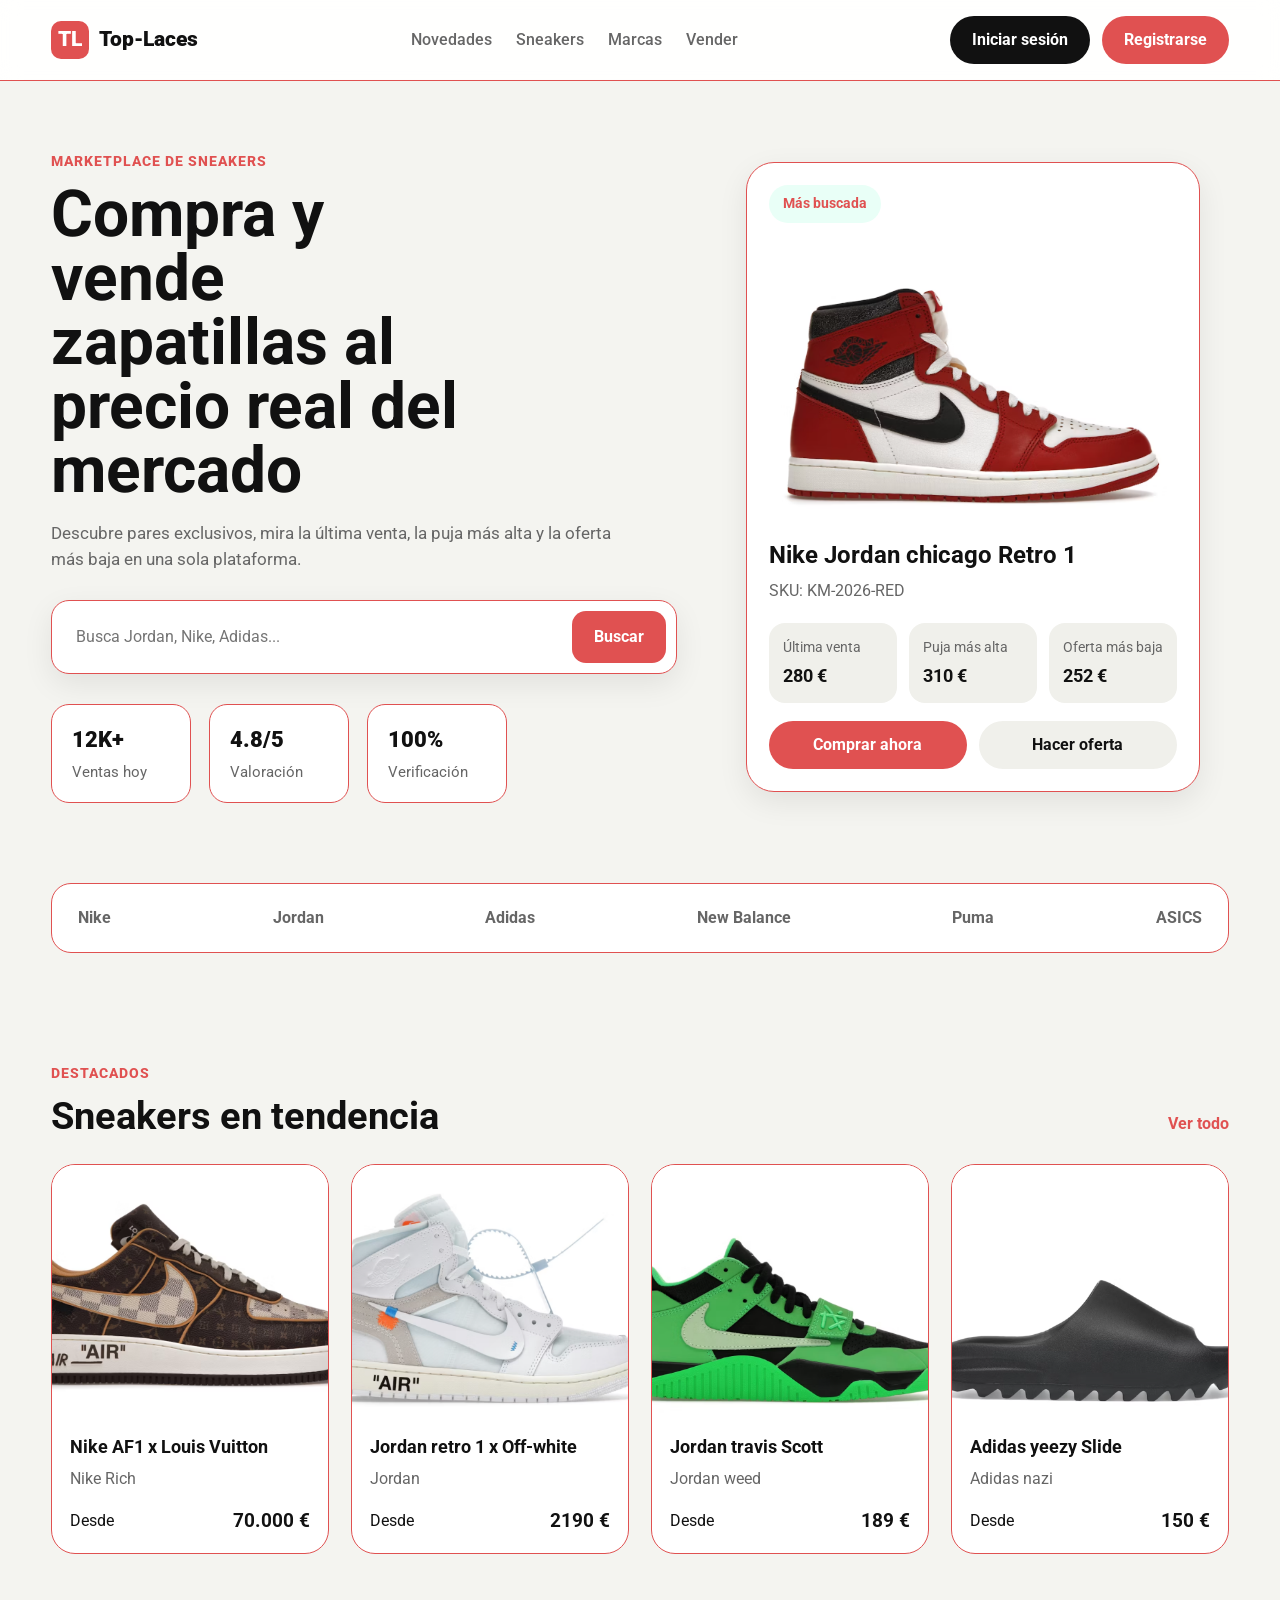
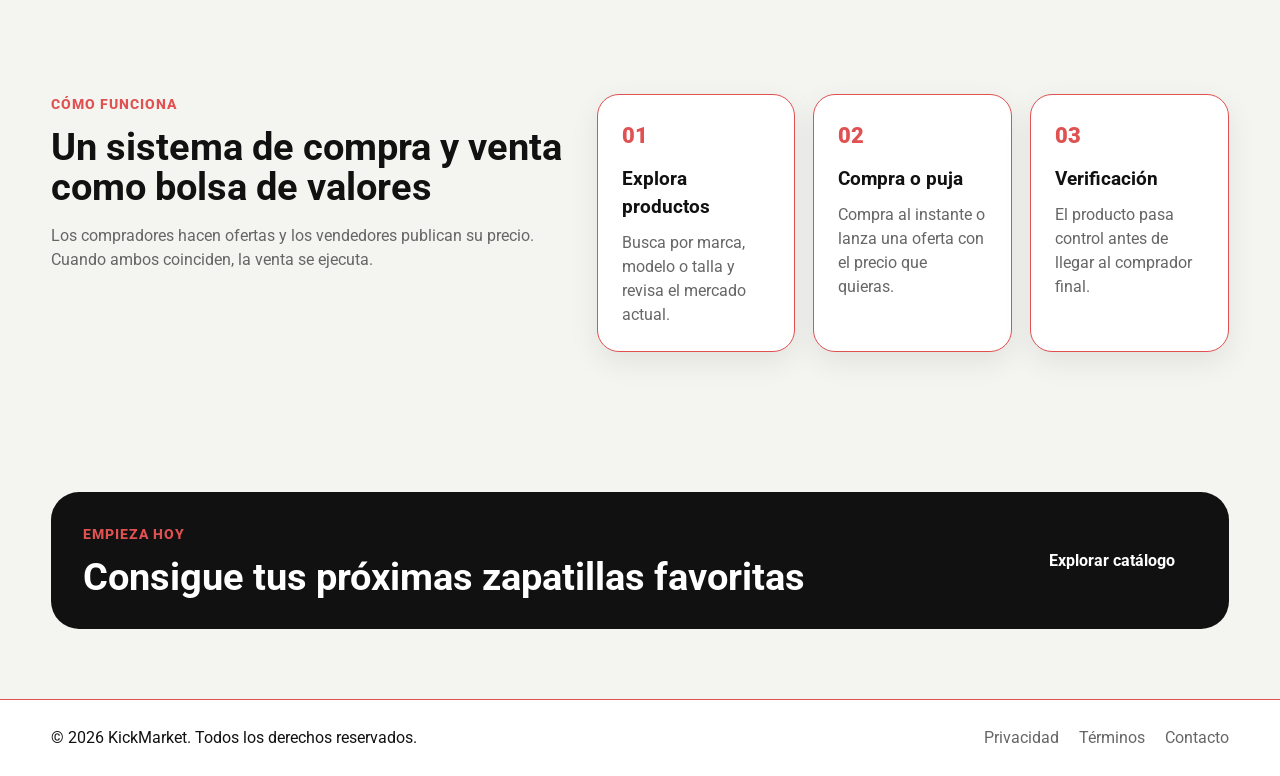
==== index.html @ 8fe0bd02 "Ajustes de página de inicio." ====
<!DOCTYPE html>
<html lang="es">
<head>
  <meta charset="UTF-8" />
  <meta name="viewport" content="width=device-width, initial-scale=1.0" />
  <title>KickMarket | Sneakers Marketplace</title>
  <link rel="preconnect" href="https://fonts.googleapis.com">
  <link rel="preconnect" href="https://fonts.gstatic.com" crossorigin>
  <link href="https://fonts.googleapis.com/css2?family=Roboto:wght@300;400;500;700;900&display=swap" rel="stylesheet">
  <link rel="stylesheet" href="./assets/css/styles.css" />
</head>
<body>

  <header class="topbar">
    <div class="container nav">
      <a href="#" class="logo">
        <span class="logo-box">TL</span>
        <span>Top-Laces</span>
      </a>

      <nav class="menu">
        <a href="#">Novedades</a>
        <a href="#">Sneakers</a>
        <a href="#">Marcas</a>
        <a href="#">Vender</a>
      </nav>

      <div class="nav-actions">
        <button class="btn btn-dark">Iniciar sesión</button>
        <button class="btn btn-green">Registrarse</button>
      </div>
    </div>
  </header>

  <main>
    <section class="hero">
      <div class="container hero-grid">
        <div class="hero-text">
          <p class="eyebrow">MARKETPLACE DE SNEAKERS</p>
          <h1>Compra y vende zapatillas al precio real del mercado</h1>
          <p class="hero-desc">
            Descubre pares exclusivos, mira la última venta, la puja más alta
            y la oferta más baja en una sola plataforma.
          </p>

          <div class="search-box">
            <input type="text" placeholder="Busca Jordan, Nike, Adidas..." />
            <button>Buscar</button>
          </div>

          <div class="hero-stats">
            <div class="stat">
              <span class="stat-number">12K+</span>
              <span class="stat-label">Ventas hoy</span>
            </div>
            <div class="stat">
              <span class="stat-number">4.8/5</span>
              <span class="stat-label">Valoración</span>
            </div>
            <div class="stat">
              <span class="stat-number">100%</span>
              <span class="stat-label">Verificación</span>
            </div>
          </div>
        </div>

        <div class="hero-card">
          <div class="shoe-card">
            <div class="badge">Más buscada</div>
            <img src="./assets/img/jordanChica.png" alt="Zapatilla destacada roja" />
            <h3>Nike Jordan chicago Retro 1</h3>
            <p class="sku">SKU: KM-2026-RED</p>

            <div class="market-grid">
              <div>
                <span>Última venta</span>
                <strong>280 €</strong>
              </div>
              <div>
                <span>Puja más alta</span>
                <strong>310 €</strong>
              </div>
              <div>
                <span>Oferta más baja</span>
                <strong>252 €</strong>
              </div>
            </div>

            <div class="card-actions">
              <button class="btn btn-green full">Comprar ahora</button>
              <button class="btn btn-light full">Hacer oferta</button>
            </div>
          </div>
        </div>
      </div>
    </section>

    <section class="brands">
      <div class="container brands-row">
        <span>Nike</span>
        <span>Jordan</span>
        <span>Adidas</span>
        <span>New Balance</span>
        <span>Puma</span>
        <span>ASICS</span>
      </div>
    </section>

    <section class="featured">
      <div class="container">
        <div class="section-head">
          <div>
            <p class="section-tag">DESTACADOS</p>
            <h2>Sneakers en tendencia</h2>
          </div>
          <a href="#" class="view-all">Ver todo</a>
        </div>

        <div class="product-grid">
          <article class="product-card">
            <img src="./assets/img/af1lv.png" alt="Sneaker blanca y roja" />
            <div class="product-info">
              <h3>Nike AF1 x Louis Vuitton</h3>
              <p>Nike Rich</p>
              <div class="price-row">
                <span>Desde</span>
                <strong>70.000 €</strong>
              </div>
            </div>
          </article>

          <article class="product-card">
            <img src="./assets/img/jordanOff.png" alt="Sneaker deportiva blanca" />
            <div class="product-info">
              <h3>Jordan retro 1 x Off-white</h3>
              <p>Jordan</p>
              <div class="price-row">
                <span>Desde</span>
                <strong>2190 €</strong>
              </div>
            </div>
          </article>

          <article class="product-card">
            <img src="./assets/img/jordantv.png" alt="Sneaker negra y blanca" />
            <div class="product-info">
              <h3>Jordan travis Scott</h3>
              <p>Jordan weed</p>
              <div class="price-row">
                <span>Desde</span>
                <strong>189 €</strong>
              </div>
            </div>
          </article>

          <article class="product-card">
            <img src="./assets/img/slideyeeze.png" alt="Sneaker amarilla llamativa" />
            <div class="product-info">
              <h3>Adidas yeezy Slide</h3>
              <p>Adidas nazi</p>
              <div class="price-row">
                <span>Desde</span>
                <strong>150 €</strong>
              </div>
            </div>
          </article>
        </div>
      </div>
    </section>

    <section class="market-info">
      <div class="container market-layout">
        <div class="info-text">
          <p class="section-tag">CÓMO FUNCIONA</p>
          <h2>Un sistema de compra y venta como bolsa de valores</h2>
          <p>
            Los compradores hacen ofertas y los vendedores publican su precio.
            Cuando ambos coinciden, la venta se ejecuta.
          </p>
        </div>

        <div class="steps">
          <div class="step-card">
            <span class="step-number">01</span>
            <h3>Explora productos</h3>
            <p>Busca por marca, modelo o talla y revisa el mercado actual.</p>
          </div>
          <div class="step-card">
            <span class="step-number">02</span>
            <h3>Compra o puja</h3>
            <p>Compra al instante o lanza una oferta con el precio que quieras.</p>
          </div>
          <div class="step-card">
            <span class="step-number">03</span>
            <h3>Verificación</h3>
            <p>El producto pasa control antes de llegar al comprador final.</p>
          </div>
        </div>
      </div>
    </section>

    <section class="cta">
      <div class="container cta-box">
        <div>
          <p class="section-tag">EMPIEZA HOY</p>
          <h2>Consigue tus próximas zapatillas favoritas</h2>
        </div>
        <button class="btn btn-dark">Explorar catálogo</button>
      </div>
    </section>
  </main>

  <footer class="footer">
    <div class="container footer-row">
      <p>© 2026 KickMarket. Todos los derechos reservados.</p>
      <div class="footer-links">
        <a href="#">Privacidad</a>
        <a href="#">Términos</a>
        <a href="#">Contacto</a>
      </div>
    </div>
  </footer>

</body>
</html>
---- assets/css/styles.css ----
* {
  margin: 0;
  padding: 0;
  box-sizing: border-box;
}

:root {
  --bg: #f4f4f0;
  --surface: #ffffff;
  --surface-2: #f0f0eb;
  --text: #111111;
  --muted: #666666;
  --border: #e05151;
  --green: #e05151;
  --green-dark: #e05151;
  --black: #111111;
  --white: #ffffff;
  --shadow: 0 10px 30px rgba(0, 0, 0, 0.08);
}

body {
  font-family: 'Roboto', sans-serif;
  background-color: var(--bg);
  color: var(--text);
  line-height: 1.5;
}

img {
  width: 100%;
  display: block;
  border-radius: 18px;
}

a {
  text-decoration: none;
  color: inherit;
}

button,
input {
  font: inherit;
}

.container {
  width: min(1200px, 92%);
  margin: 0 auto;
}

.topbar {
  background: rgba(255, 255, 255, 0.92);
  border-bottom: 1px solid var(--border);
  position: sticky;
  top: 0;
  z-index: 1000;
  backdrop-filter: blur(10px);
}

.nav {
  min-height: 80px;
  display: flex;
  align-items: center;
  justify-content: space-between;
  gap: 20px;
}

.logo {
  display: flex;
  align-items: center;
  gap: 10px;
  font-size: 1.3rem;
  font-weight: 900;
}

.logo-box {
  width: 38px;
  height: 38px;
  border-radius: 10px;
  display: grid;
  place-items: center;
  background: var(--green);
  color: var(--white);
  font-weight: 900;
}

.menu {
  display: flex;
  gap: 24px;
  font-weight: 500;
  color: var(--muted);
}

.menu a:hover {
  color: var(--text);
}

.nav-actions {
  display: flex;
  gap: 12px;
}

.btn {
  border: none;
  border-radius: 999px;
  padding: 12px 22px;
  cursor: pointer;
  font-weight: 700;
  transition: 0.25s ease;
}

.btn:hover {
  transform: translateY(-2px);
}

.btn-dark {
  background: var(--black);
  color: var(--white);
}

.btn-green {
  background: var(--green);
  color: var(--white);
}

.btn-green:hover {
  background: var(--green-dark);
}

.btn-light {
  background: var(--surface-2);
  color: var(--text);
}

.full {
  width: 100%;
}

.hero {
  padding: 70px 0;
}

.hero-grid {
  display: grid;
  grid-template-columns: 1.1fr 0.9fr;
  align-items: center;
  gap: 40px;
}

.eyebrow,
.section-tag {
  color: var(--green);
  font-weight: 800;
  letter-spacing: 1px;
  font-size: 0.85rem;
  margin-bottom: 12px;
}

.hero-text h1 {
  font-size: clamp(2.4rem, 5vw, 4.8rem);
  line-height: 1;
  margin-bottom: 18px;
  max-width: 11ch;
}

.hero-desc {
  font-size: 1.05rem;
  color: var(--muted);
  max-width: 58ch;
  margin-bottom: 28px;
}

.search-box {
  background: var(--surface);
  border: 1px solid var(--border);
  border-radius: 18px;
  padding: 10px;
  display: flex;
  gap: 10px;
  box-shadow: var(--shadow);
  margin-bottom: 30px;
}

.search-box input {
  border: none;
  outline: none;
  flex: 1;
  padding: 12px 14px;
  background: transparent;
}

.search-box button {
  border: none;
  background: var(--green);
  color: var(--white);
  padding: 14px 22px;
  border-radius: 14px;
  font-weight: 700;
  cursor: pointer;
}

.hero-stats {
  display: flex;
  gap: 18px;
  flex-wrap: wrap;
}

.stat {
  background: var(--surface);
  border: 1px solid var(--border);
  border-radius: 18px;
  padding: 18px 20px;
  min-width: 140px;
}

.stat-number {
  display: block;
  font-size: 1.4rem;
  font-weight: 900;
  margin-bottom: 4px;
}

.stat-label {
  color: var(--muted);
  font-size: 0.95rem;
}

.hero-card {
  display: flex;
  justify-content: center;
}

.shoe-card {
  background: var(--surface);
  border: 1px solid var(--border);
  border-radius: 28px;
  padding: 22px;
  box-shadow: var(--shadow);
  max-width: 480px;
}

.badge {
  display: inline-block;
  background: #e9fff7;
  color: var(--green-dark);
  font-weight: 700;
  padding: 8px 14px;
  border-radius: 999px;
  margin-bottom: 16px;
  font-size: 0.9rem;
}

.shoe-card img {
  height: 280px;
  object-fit: cover;
  margin-bottom: 18px;
}

.shoe-card h3 {
  font-size: 1.5rem;
  margin-bottom: 6px;
}

.sku {
  color: var(--muted);
  margin-bottom: 20px;
}

.market-grid {
  display: grid;
  grid-template-columns: repeat(3, 1fr);
  gap: 12px;
  margin-bottom: 18px;
}

.market-grid div {
  background: var(--surface-2);
  border-radius: 16px;
  padding: 14px;
}

.market-grid span {
  display: block;
  font-size: 0.85rem;
  color: var(--muted);
  margin-bottom: 6px;
}

.market-grid strong {
  font-size: 1.1rem;
}

.card-actions {
  display: grid;
  grid-template-columns: 1fr 1fr;
  gap: 12px;
}

.brands {
  padding: 10px 0 40px;
}

.brands-row {
  display: flex;
  justify-content: space-between;
  gap: 15px;
  flex-wrap: wrap;
  background: var(--surface);
  border: 1px solid var(--border);
  border-radius: 20px;
  padding: 22px 26px;
  font-weight: 700;
  color: var(--muted);
}

.featured,
.market-info,
.cta {
  padding: 70px 0;
}

.section-head {
  display: flex;
  justify-content: space-between;
  align-items: end;
  gap: 20px;
  margin-bottom: 28px;
}

.section-head h2,
.market-layout h2,
.cta-box h2 {
  font-size: clamp(1.9rem, 3vw, 3rem);
  line-height: 1.05;
}

.view-all {
  font-weight: 700;
  color: var(--green-dark);
}

.product-grid {
  display: grid;
  grid-template-columns: repeat(4, 1fr);
  gap: 22px;
}

.product-card {
  background: var(--surface);
  border: 1px solid var(--border);
  border-radius: 24px;
  overflow: hidden;
  transition: 0.25s ease;
}

.product-card:hover {
  transform: translateY(-6px);
  box-shadow: var(--shadow);
}

.product-card img {
  height: 250px;
  object-fit: cover;
  border-radius: 0;
}

.product-info {
  padding: 18px;
}

.product-info h3 {
  font-size: 1.15rem;
  margin-bottom: 6px;
}

.product-info p {
  color: var(--muted);
  margin-bottom: 16px;
}

.price-row {
  display: flex;
  justify-content: space-between;
  align-items: center;
}

.price-row strong {
  font-size: 1.2rem;
}

.market-layout {
  display: grid;
  grid-template-columns: 0.9fr 1.1fr;
  gap: 28px;
  align-items: start;
}

.info-text p:last-child {
  color: var(--muted);
  margin-top: 16px;
  max-width: 55ch;
}

.steps {
  display: grid;
  grid-template-columns: repeat(3, 1fr);
  gap: 18px;
}

.step-card {
  background: var(--surface);
  border: 1px solid var(--border);
  border-radius: 22px;
  padding: 24px;
  box-shadow: var(--shadow);
}

.step-number {
  display: inline-block;
  margin-bottom: 12px;
  color: var(--green);
  font-weight: 900;
  font-size: 1.4rem;
}

.step-card h3 {
  margin-bottom: 10px;
}

.step-card p {
  color: var(--muted);
}

.cta-box {
  background: var(--black);
  color: var(--white);
  border-radius: 28px;
  padding: 32px;
  display: flex;
  justify-content: space-between;
  align-items: center;
  gap: 20px;
}

.footer {
  background: var(--surface);
  border-top: 1px solid var(--border);
  padding: 26px 0;
}

.footer-row {
  display: flex;
  justify-content: space-between;
  align-items: center;
  gap: 20px;
  flex-wrap: wrap;
}

.footer-links {
  display: flex;
  gap: 20px;
  color: var(--muted);
}

@media (max-width: 1100px) {
  .product-grid {
    grid-template-columns: repeat(2, 1fr);
  }

  .hero-grid,
  .market-layout {
    grid-template-columns: 1fr;
  }

  .steps {
    grid-template-columns: 1fr;
  }
}

@media (max-width: 820px) {
  .menu {
    display: none;
  }

  .nav {
    flex-wrap: wrap;
    padding: 14px 0;
  }

  .nav-actions {
    width: 100%;
  }

  .nav-actions .btn {
    flex: 1;
  }

  .market-grid {
    grid-template-columns: 1fr;
  }

  .card-actions {
    grid-template-columns: 1fr;
  }

  .cta-box {
    flex-direction: column;
    align-items: flex-start;
  }
}

@media (max-width: 640px) {
  .hero {
    padding: 40px 0;
  }

  .search-box {
    flex-direction: column;
  }

  .product-grid {
    grid-template-columns: 1fr;
  }

  .brands-row {
    justify-content: center;
  }

  .hero-text h1 {
    max-width: 100%;
  }

  .section-head {
    flex-direction: column;
    align-items: flex-start;
  }
}
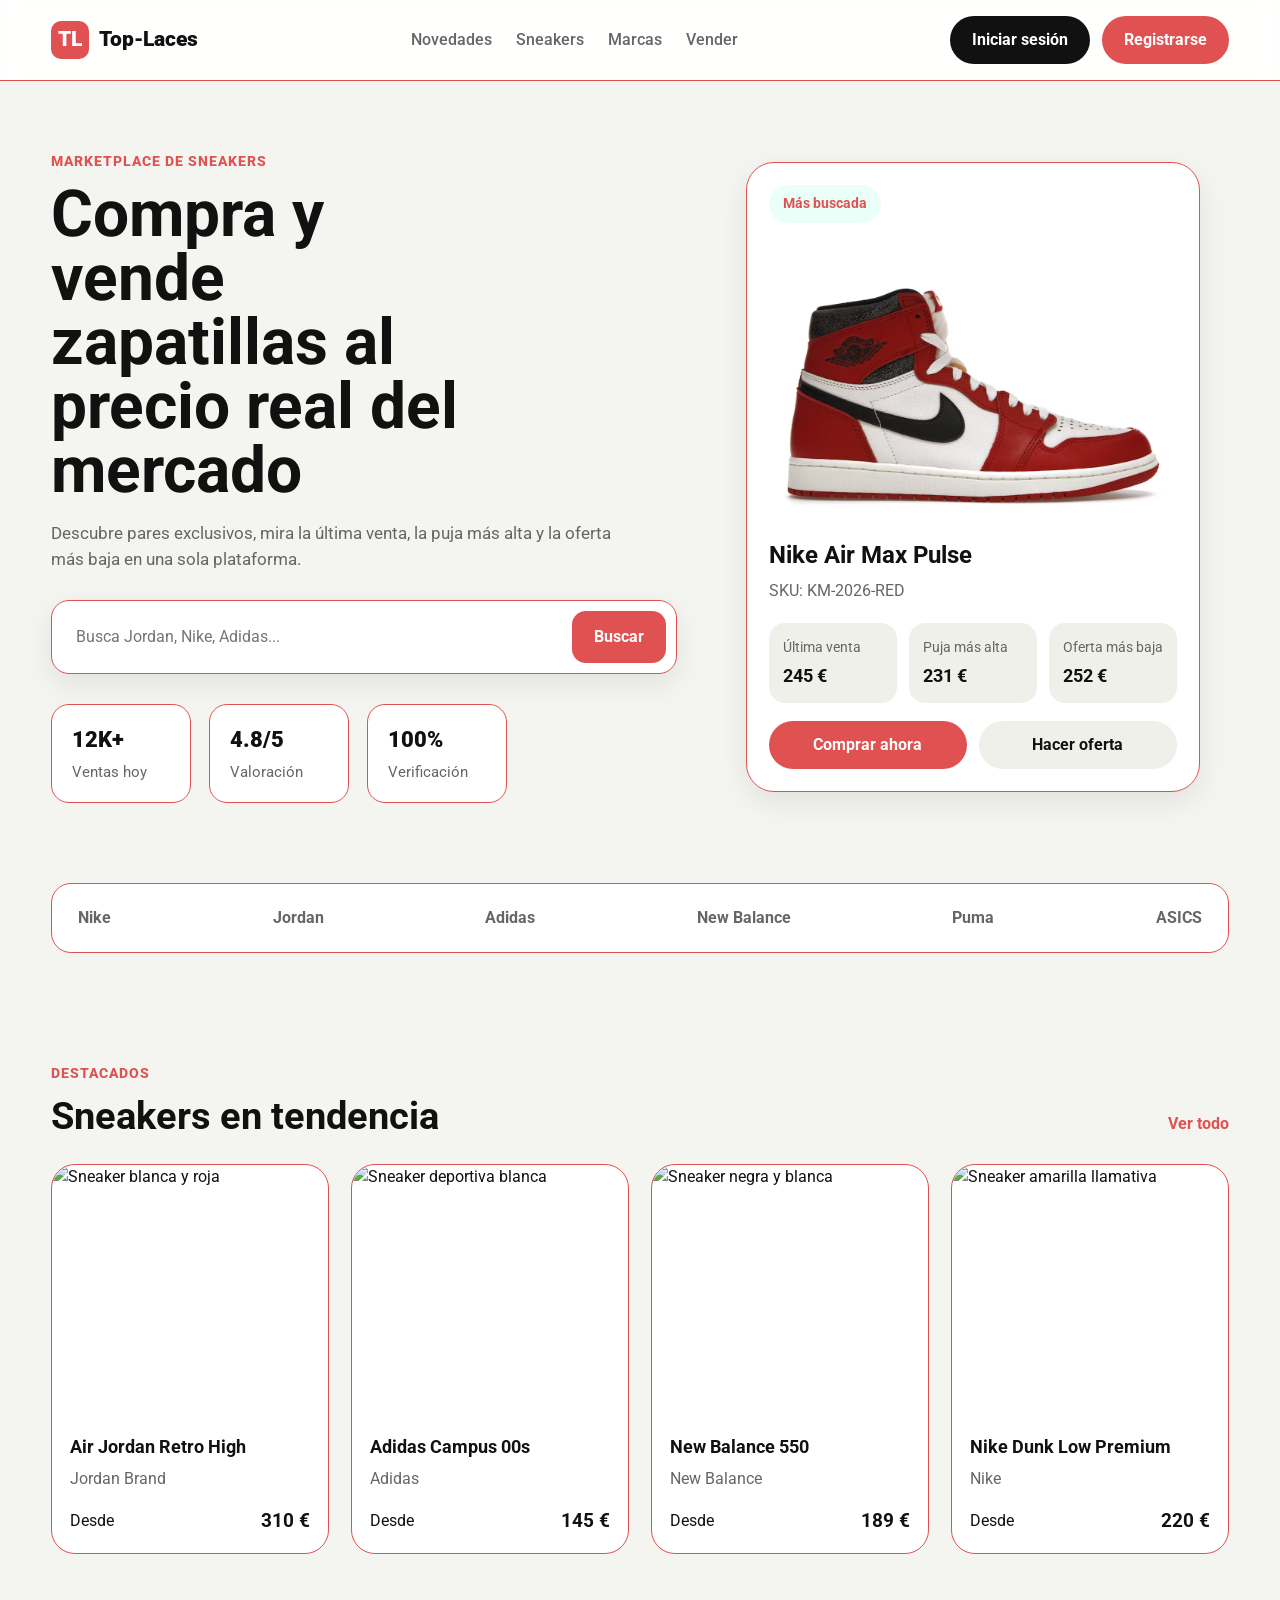
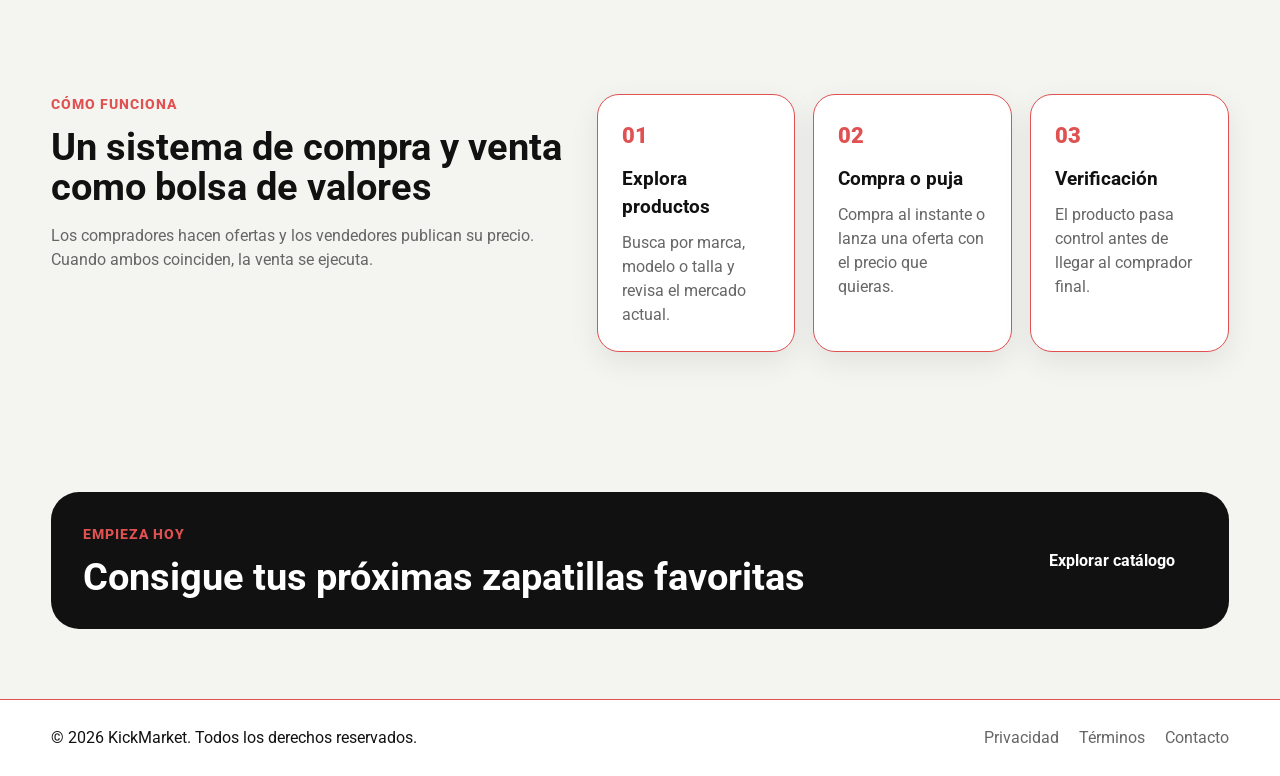
==== commit 52c98fa8: "Merge branch 'main' of https://github.com/JohansemscV2/TopLaces-Evaluativa7-" ====
--- a/index.html
+++ b/index.html
@@ -68,17 +68,17 @@
           <div class="shoe-card">
             <div class="badge">Más buscada</div>
             <img src="./assets/img/jordanChica.png" alt="Zapatilla destacada roja" />
-            <h3>Nike Jordan chicago Retro 1</h3>
+            <h3>Nike Air Max Pulse</h3>
             <p class="sku">SKU: KM-2026-RED</p>
 
             <div class="market-grid">
               <div>
                 <span>Última venta</span>
-                <strong>280 €</strong>
+                <strong>245 €</strong>
               </div>
               <div>
                 <span>Puja más alta</span>
-                <strong>310 €</strong>
+                <strong>231 €</strong>
               </div>
               <div>
                 <span>Oferta más baja</span>
@@ -118,34 +118,34 @@
 
         <div class="product-grid">
           <article class="product-card">
-            <img src="./assets/img/af1lv.png" alt="Sneaker blanca y roja" />
-            <div class="product-info">
-              <h3>Nike AF1 x Louis Vuitton</h3>
-              <p>Nike Rich</p>
-              <div class="price-row">
-                <span>Desde</span>
-                <strong>70.000 €</strong>
-              </div>
-            </div>
-          </article>
-
-          <article class="product-card">
-            <img src="./assets/img/jordanOff.png" alt="Sneaker deportiva blanca" />
-            <div class="product-info">
-              <h3>Jordan retro 1 x Off-white</h3>
-              <p>Jordan</p>
-              <div class="price-row">
-                <span>Desde</span>
-                <strong>2190 €</strong>
-              </div>
-            </div>
-          </article>
-
-          <article class="product-card">
-            <img src="./assets/img/jordantv.png" alt="Sneaker negra y blanca" />
-            <div class="product-info">
-              <h3>Jordan travis Scott</h3>
-              <p>Jordan weed</p>
+            <img src="https://images.unsplash.com/photo-1600185365483-26d7a4cc7519?auto=format&fit=crop&w=800&q=80" alt="Sneaker blanca y roja" />
+            <div class="product-info">
+              <h3>Air Jordan Retro High</h3>
+              <p>Jordan Brand</p>
+              <div class="price-row">
+                <span>Desde</span>
+                <strong>310 €</strong>
+              </div>
+            </div>
+          </article>
+
+          <article class="product-card">
+            <img src="https://images.unsplash.com/photo-1543508282-6319a3e2621f?auto=format&fit=crop&w=800&q=80" alt="Sneaker deportiva blanca" />
+            <div class="product-info">
+              <h3>Adidas Campus 00s</h3>
+              <p>Adidas</p>
+              <div class="price-row">
+                <span>Desde</span>
+                <strong>145 €</strong>
+              </div>
+            </div>
+          </article>
+
+          <article class="product-card">
+            <img src="https://images.unsplash.com/photo-1514989940723-e8e51635b782?auto=format&fit=crop&w=800&q=80" alt="Sneaker negra y blanca" />
+            <div class="product-info">
+              <h3>New Balance 550</h3>
+              <p>New Balance</p>
               <div class="price-row">
                 <span>Desde</span>
                 <strong>189 €</strong>
@@ -154,13 +154,13 @@
           </article>
 
           <article class="product-card">
-            <img src="./assets/img/slideyeeze.png" alt="Sneaker amarilla llamativa" />
-            <div class="product-info">
-              <h3>Adidas yeezy Slide</h3>
-              <p>Adidas nazi</p>
-              <div class="price-row">
-                <span>Desde</span>
-                <strong>150 €</strong>
+            <img src="https://images.unsplash.com/photo-1460353581641-37baddab0fa2?auto=format&fit=crop&w=800&q=80" alt="Sneaker amarilla llamativa" />
+            <div class="product-info">
+              <h3>Nike Dunk Low Premium</h3>
+              <p>Nike</p>
+              <div class="price-row">
+                <span>Desde</span>
+                <strong>220 €</strong>
               </div>
             </div>
           </article>
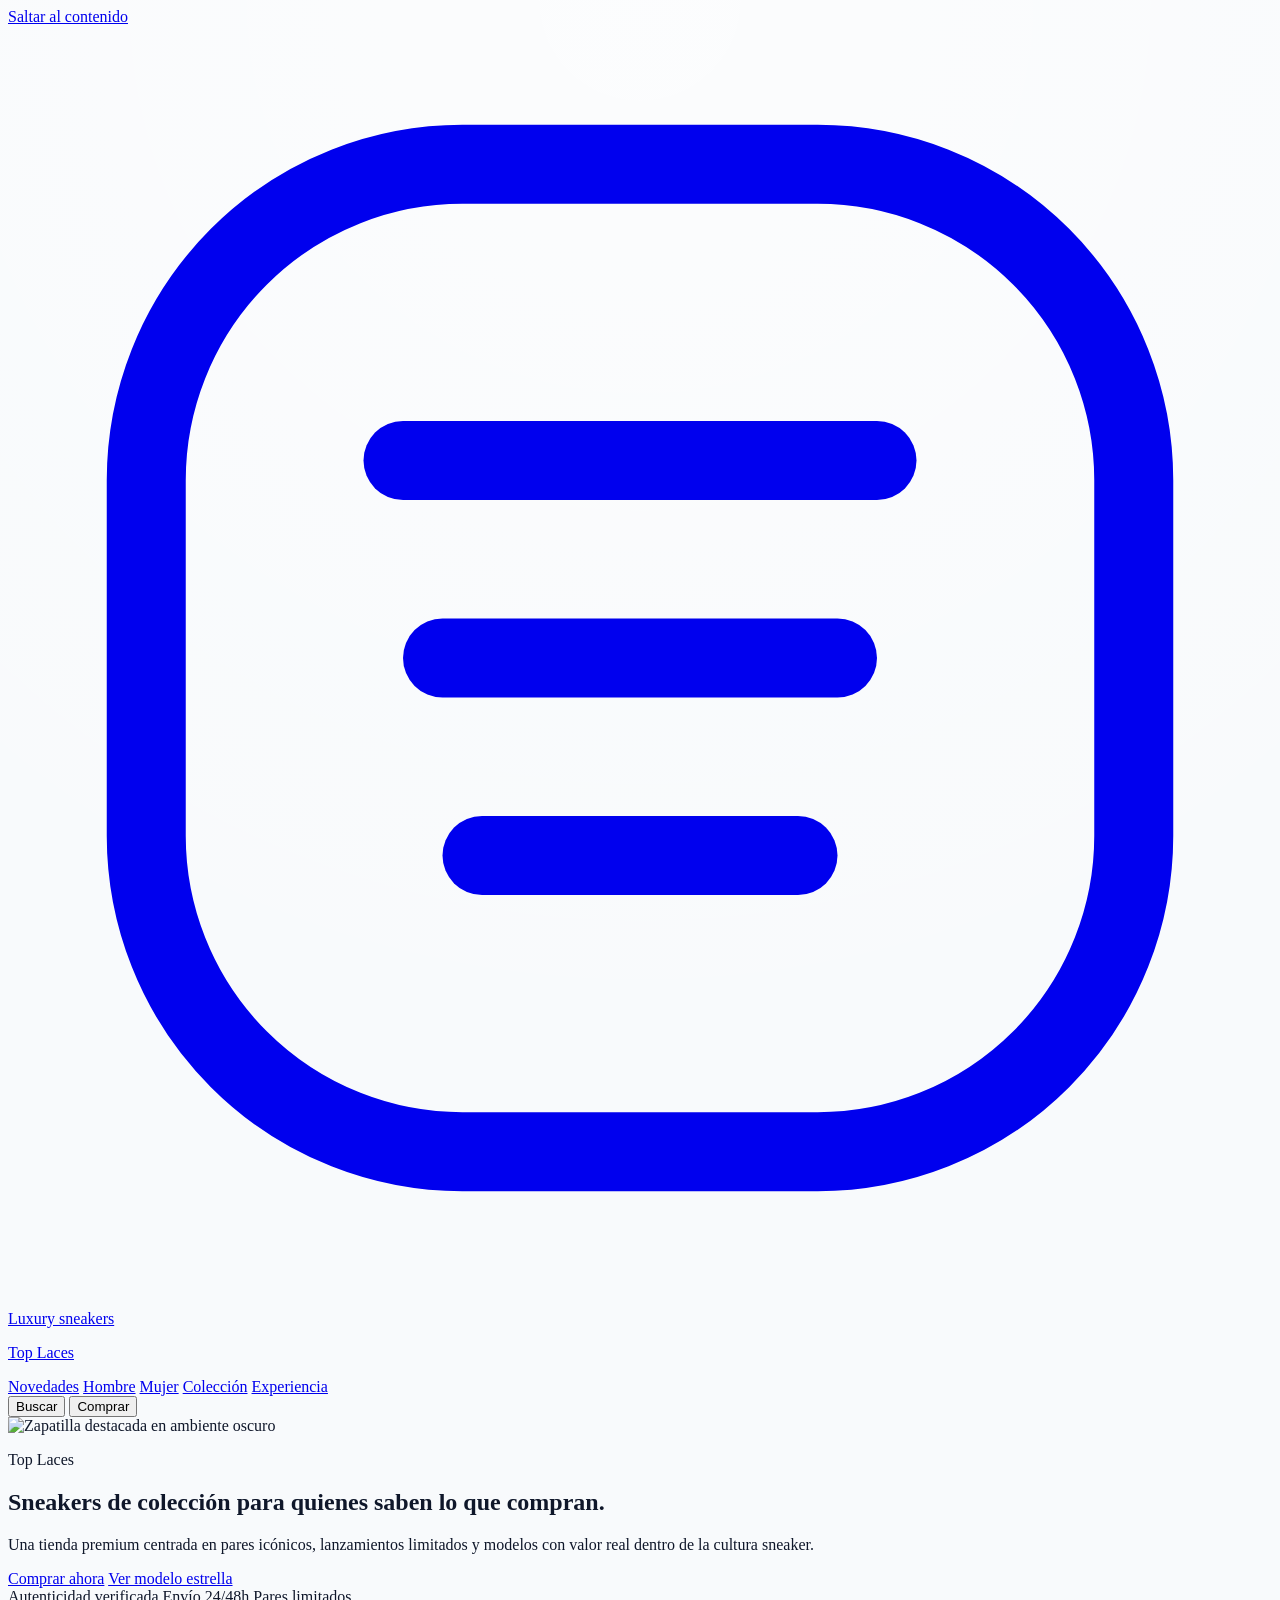
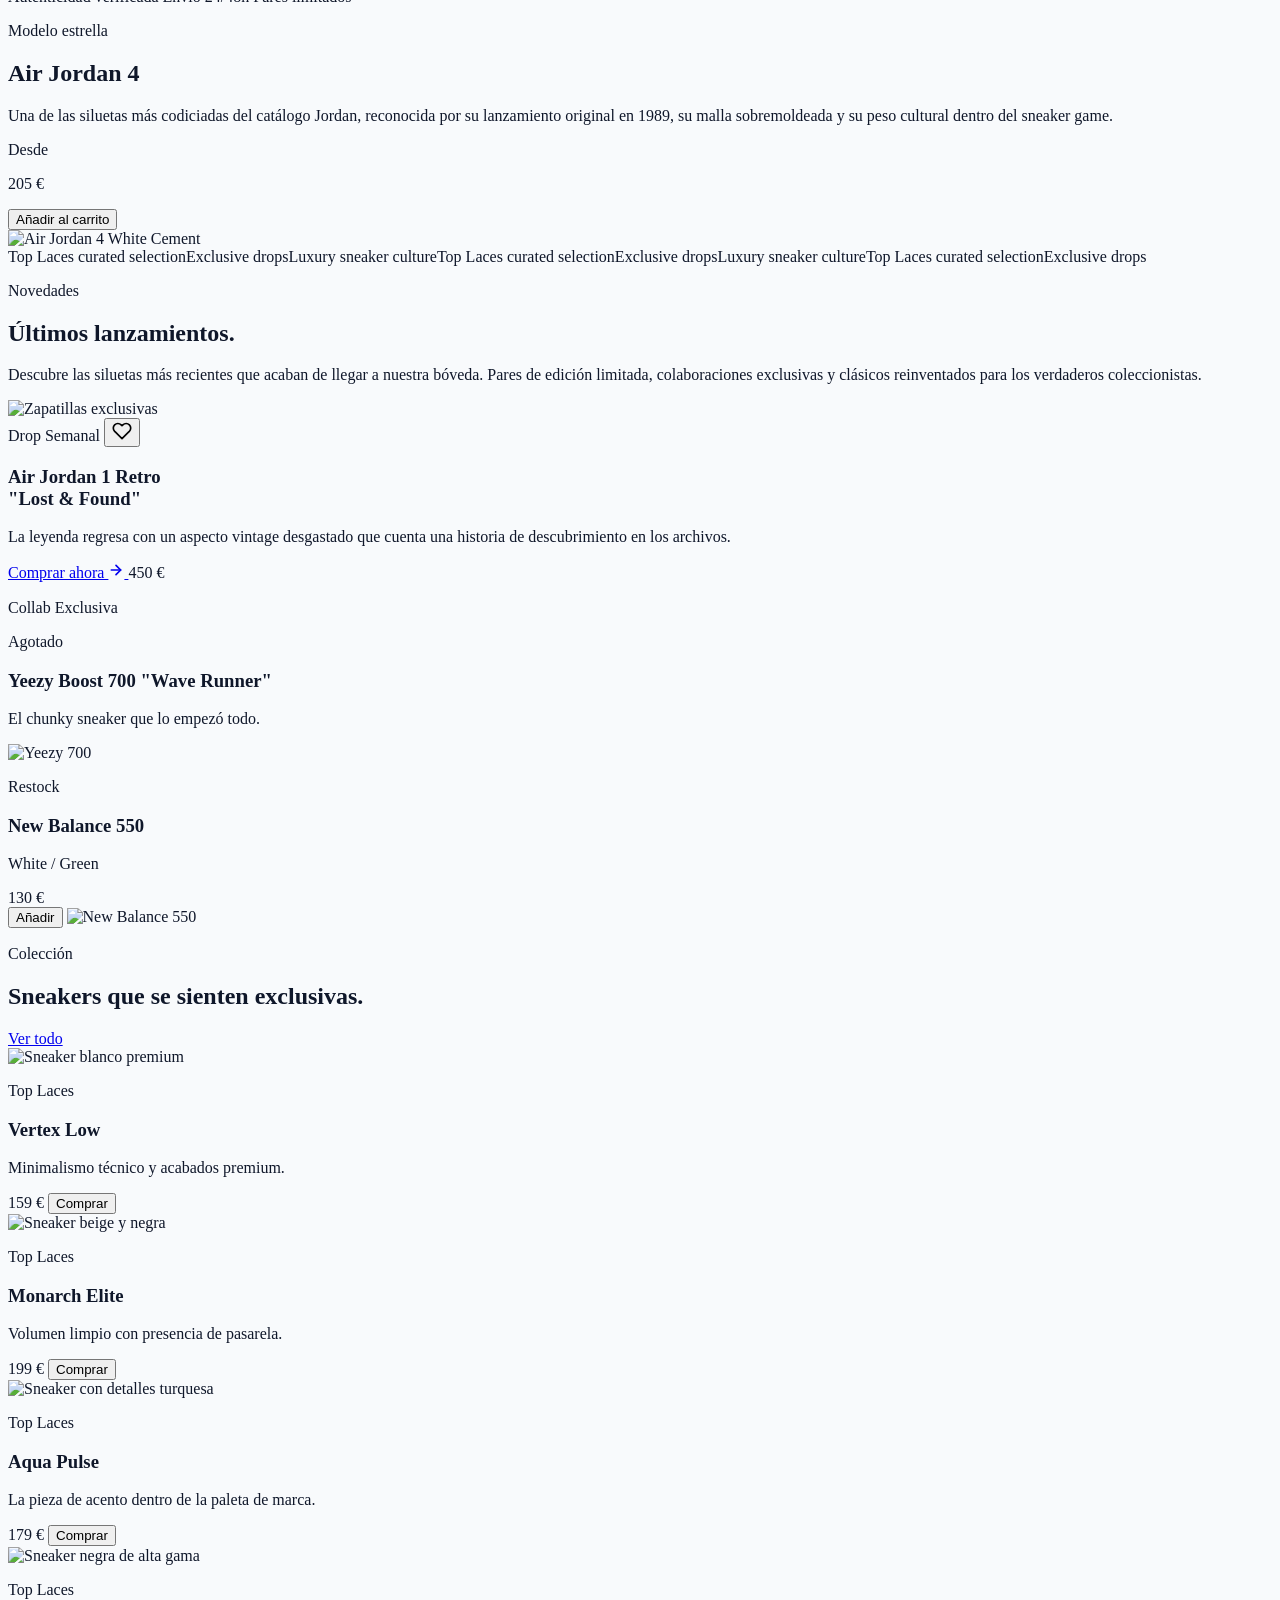
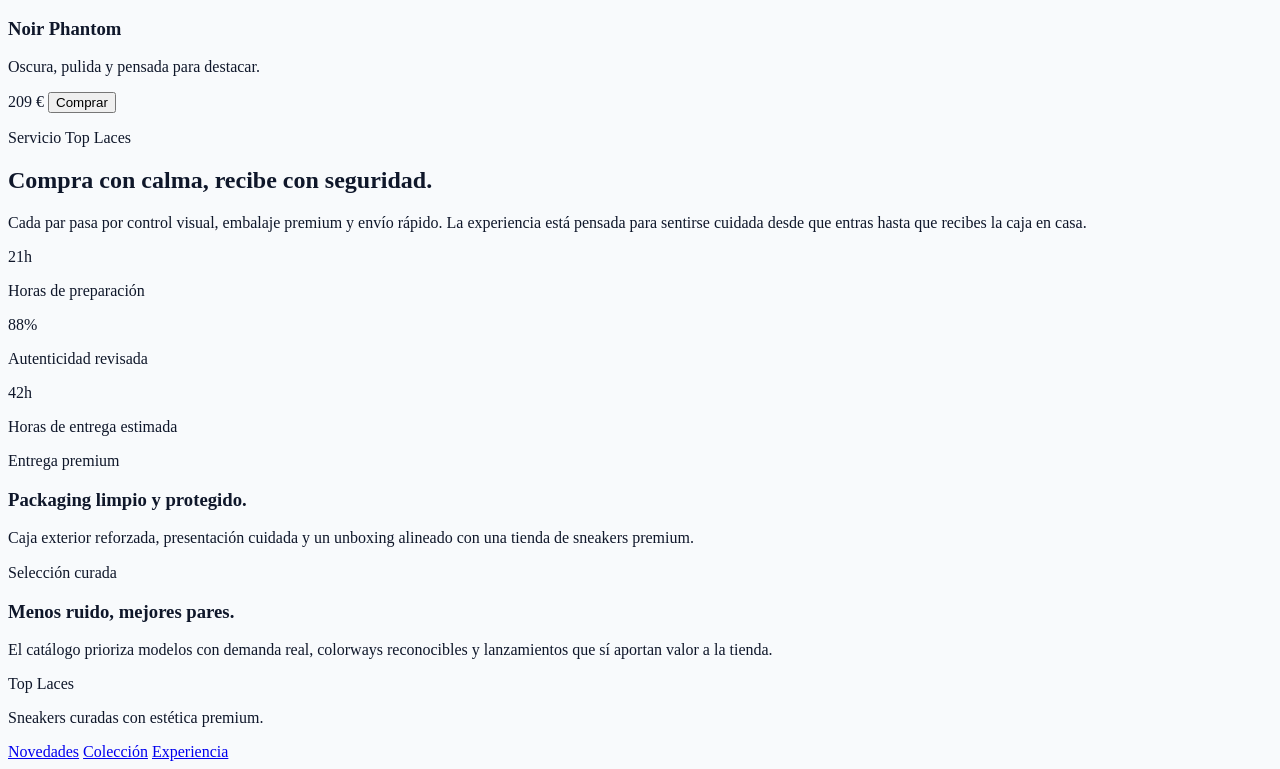
==== commit d0523b3d: "refactor: modernize index.html layout and styling with Tailwind CSS and custom design system" ====
--- a/index.html
+++ b/index.html
@@ -1,225 +1,583 @@
 <!DOCTYPE html>
-<html lang="es">
+<html lang="es" data-theme="light">
+
 <head>
   <meta charset="UTF-8" />
   <meta name="viewport" content="width=device-width, initial-scale=1.0" />
-  <title>KickMarket | Sneakers Marketplace</title>
+  <title>Top Laces - Sneakers de lujo</title>
+  <script src="https://cdn.tailwindcss.com"></script>
   <link rel="preconnect" href="https://fonts.googleapis.com">
   <link rel="preconnect" href="https://fonts.gstatic.com" crossorigin>
-  <link href="https://fonts.googleapis.com/css2?family=Roboto:wght@300;400;500;700;900&display=swap" rel="stylesheet">
-  <link rel="stylesheet" href="./assets/css/styles.css" />
+  <link
+    href="https://fonts.googleapis.com/css2?family=Manrope:wght@400;500;600;700;800&family=Cormorant+Garamond:wght@600;700&display=swap"
+    rel="stylesheet">
+  <script>
+    tailwind.config = {
+      theme: {
+        extend: {
+          colors: {
+            dark: '#0F172A',
+            accent: '#3B82F6',
+            muted: '#E2E8F0',
+            surface: '#F8FAFC',
+            paper: '#FFFFFF'
+          },
+          fontFamily: {
+            sans: ['Manrope', 'sans-serif'],
+            display: ['Cormorant Garamond', 'serif']
+          },
+          boxShadow: {
+            soft: '0 20px 60px rgba(15, 23, 42,0.12)',
+            luxe: '0 30px 90px rgba(15, 23, 42,0.18)'
+          },
+          letterSpacing: {
+            luxe: '0.18em'
+          }
+        }
+      }
+    }
+  </script>
+  <style>
+    :root {
+      --dark: #0F172A;
+      --accent: #3B82F6;
+      --muted: #E2E8F0;
+      --surface: #F8FAFC;
+      --paper: #FFFFFF;
+      --radius-soft: 2rem;
+      --radius-xl: 2.75rem;
+      --shadow-custom: 0 16px 40px rgba(15, 23, 42, 0.08);
+      --shadow-hover: 0 24px 60px rgba(15, 23, 42, 0.14);
+      --ease: cubic-bezier(0.22, 1, 0.36, 1);
+    }
+
+    html {
+      scroll-behavior: smooth;
+    }
+
+    body {
+      background: radial-gradient(circle at top, rgba(255, 255, 255, 0.55), transparent 28%), var(--surface);
+      color: var(--dark);
+    }
+
+    .glass {
+      backdrop-filter: blur(18px);
+      background: rgba(255, 255, 255, 0.7);
+    }
+
+    .soft-card {
+      border-radius: var(--radius-soft);
+      transition: transform 700ms var(--ease), box-shadow 700ms var(--ease), border-color 400ms ease, background-color 400ms ease;
+      will-change: transform;
+    }
+
+    .soft-card:hover {
+      transform: translateY(-8px);
+      box-shadow: var(--shadow-hover);
+    }
+
+    .marquee-track {
+      animation: marquee 24s linear infinite;
+    }
+
+    .fade-up {
+      opacity: 0;
+      transform: translateY(26px);
+      transition: opacity 800ms var(--ease), transform 800ms var(--ease);
+    }
+
+    .fade-up.in-view {
+      opacity: 1;
+      transform: translateY(0);
+    }
+
+    .tilt-card {
+      transform-style: preserve-3d;
+      transition: transform 220ms ease-out, box-shadow 500ms var(--ease);
+    }
+
+    .magnetic {
+      transition: transform 280ms var(--ease), background-color 280ms ease, color 280ms ease;
+    }
+
+    .nav-scrolled {
+      background: rgba(245, 241, 227, 0.78);
+      box-shadow: 0 10px 30px rgba(15, 23, 42, 0.06);
+      border-color: rgba(15, 23, 42, 0.08);
+    }
+
+    @keyframes marquee {
+      from {
+        transform: translateX(0);
+      }
+
+      to {
+        transform: translateX(-50%);
+      }
+    }
+
+    @media (prefers-reduced-motion: reduce) {
+
+      .marquee-track,
+      .fade-up,
+      .soft-card,
+      .tilt-card,
+      .magnetic {
+        animation: none !important;
+        transition: none !important;
+        transform: none !important;
+      }
+    }
+  </style>
 </head>
-<body>
-
-  <header class="topbar">
-    <div class="container nav">
-      <a href="#" class="logo">
-        <span class="logo-box">TL</span>
-        <span>Top-Laces</span>
-      </a>
-
-      <nav class="menu">
-        <a href="#">Novedades</a>
-        <a href="#">Sneakers</a>
-        <a href="#">Marcas</a>
-        <a href="#">Vender</a>
-      </nav>
-
-      <div class="nav-actions">
-        <button class="btn btn-dark">Iniciar sesión</button>
-        <button class="btn btn-green">Registrarse</button>
+
+<body class="font-sans antialiased">
+  <a href="#contenido"
+    class="sr-only focus:not-sr-only focus:fixed focus:left-4 focus:top-4 focus:z-50 focus:rounded-full focus:bg-dark focus:px-4 focus:py-2 focus:text-paper">Saltar
+    al contenido</a>
+
+  <header id="site-header"
+    class="sticky top-0 z-40 border-b border-dark/10 bg-surface/82 backdrop-blur-xl transition-all duration-500">
+    <div class="mx-auto flex max-w-7xl items-center justify-between px-4 py-3 md:px-8">
+      <div class="flex items-center gap-10">
+        <a href="#" class="flex items-center gap-3" aria-label="Top Laces inicio">
+          <svg viewBox="0 0 64 64" class="h-10 w-10 text-dark" fill="none" xmlns="http://www.w3.org/2000/svg"
+            aria-hidden="true">
+            <rect x="7" y="7" width="50" height="50" rx="16" stroke="currentColor" stroke-width="4" />
+            <path d="M20 22H44" stroke="currentColor" stroke-width="4" stroke-linecap="round" />
+            <path d="M22 32H42" stroke="currentColor" stroke-width="4" stroke-linecap="round" />
+            <path d="M24 42H40" stroke="currentColor" stroke-width="4" stroke-linecap="round" />
+          </svg>
+          <div>
+            <p class="text-[11px] font-semibold uppercase tracking-luxe text-accent">Luxury sneakers</p>
+            <p class="text-xl font-extrabold tracking-tight">Top Laces</p>
+          </div>
+        </a>
+        <nav class="hidden items-center gap-7 text-sm font-semibold lg:flex">
+          <a href="#novedades" class="transition hover:text-accent">Novedades</a>
+          <a href="#hombre" class="transition hover:text-accent">Hombre</a>
+          <a href="#mujer" class="transition hover:text-accent">Mujer</a>
+          <a href="#coleccion" class="transition hover:text-accent">Colección</a>
+          <a href="#experiencia" class="transition hover:text-accent">Experiencia</a>
+        </nav>
+      </div>
+      <div class="flex items-center gap-3">
+        <button
+          class="hidden rounded-full border border-dark/10 bg-paper px-4 py-2 text-sm font-semibold md:inline-flex">Buscar</button>
+        <button
+          class="magnetic rounded-full bg-dark px-5 py-2.5 text-sm font-semibold text-paper transition hover:bg-accent">Comprar</button>
       </div>
     </div>
   </header>
 
-  <main>
-    <section class="hero">
-      <div class="container hero-grid">
-        <div class="hero-text">
-          <p class="eyebrow">MARKETPLACE DE SNEAKERS</p>
-          <h1>Compra y vende zapatillas al precio real del mercado</h1>
-          <p class="hero-desc">
-            Descubre pares exclusivos, mira la última venta, la puja más alta
-            y la oferta más baja en una sola plataforma.
-          </p>
-
-          <div class="search-box">
-            <input type="text" placeholder="Busca Jordan, Nike, Adidas..." />
-            <button>Buscar</button>
+  <main id="contenido">
+    <section class="relative overflow-hidden bg-[#0F172A] text-paper">
+      <div class="absolute inset-0">
+        <img
+          src="https://static.nike.com/a/images/f_auto/dpr_3.0,cs_srgb/h_617,c_limit/0d2c887d-787f-4db3-800e-d3e953b7a80a/nike-just-do-it.jpg"
+          alt="Zapatilla destacada en ambiente oscuro" width="828" height="1240" loading="lazy"
+          class="h-full w-full object-cover opacity-25">
+      </div>
+      <div
+        class="absolute inset-0 bg-[linear-gradient(90deg,rgba(15, 23, 42,0.94)_0%,rgba(15, 23, 42,0.82)_46%,rgba(15, 23, 42,0.48)_100%)]">
+      </div>
+      <div class="absolute inset-0 bg-[radial-gradient(circle_at_right,rgba(59, 130, 246,0.18),transparent_26%)]">
+      </div>
+      <div
+        class="relative mx-auto grid min-h-[88vh] max-w-7xl items-center gap-10 px-4 py-16 md:px-8 lg:grid-cols-[0.9fr_1.1fr] lg:py-24">
+        <div class="max-w-xl">
+          <p class="mb-4 text-xs font-semibold uppercase tracking-[0.32em] text-muted/80">Top Laces</p>
+          <h1 class="text-4xl font-semibold leading-tight text-paper md:text-6xl">Sneakers de colección para
+            quienes saben lo que compran.</h1>
+          <p class="mt-5 text-base leading-7 text-paper/72 md:text-lg">Una tienda premium centrada en pares
+            icónicos, lanzamientos limitados y modelos con valor real dentro de la cultura sneaker.</p>
+          <div class="mt-8 flex flex-col gap-3 sm:flex-row">
+            <a href="#coleccion"
+              class="magnetic rounded-full bg-paper px-7 py-3 text-center text-sm font-semibold text-dark transition hover:bg-muted">Comprar
+              ahora</a>
+            <a href="#modelo-estrella"
+              class="magnetic rounded-full border border-paper/20 px-7 py-3 text-center text-sm font-semibold text-paper transition hover:bg-paper/10">Ver
+              modelo estrella</a>
           </div>
-
-          <div class="hero-stats">
-            <div class="stat">
-              <span class="stat-number">12K+</span>
-              <span class="stat-label">Ventas hoy</span>
-            </div>
-            <div class="stat">
-              <span class="stat-number">4.8/5</span>
-              <span class="stat-label">Valoración</span>
-            </div>
-            <div class="stat">
-              <span class="stat-number">100%</span>
-              <span class="stat-label">Verificación</span>
-            </div>
+          <div class="mt-10 flex flex-wrap gap-6 border-t border-paper/10 pt-6 text-sm text-paper/70">
+            <span>Autenticidad verificada</span>
+            <span>Envío 24/48h</span>
+            <span>Pares limitados</span>
           </div>
         </div>
 
-        <div class="hero-card">
-          <div class="shoe-card">
-            <div class="badge">Más buscada</div>
-            <img src="./assets/img/jordanChica.png" alt="Zapatilla destacada roja" />
-            <h3>Nike Air Max Pulse</h3>
-            <p class="sku">SKU: KM-2026-RED</p>
-
-            <div class="market-grid">
+        <div id="modelo-estrella" class="relative lg:pl-8">
+          <article
+            class="soft-card tilt-card overflow-hidden rounded-[2.75rem] border border-white/10 bg-white/5 shadow-luxe backdrop-blur-sm fade-up">
+            <div class="grid lg:grid-cols-[1.05fr_0.95fr]">
+              <div class="flex flex-col justify-between p-6 md:p-8">
+                <div>
+                  <p class="text-xs font-semibold uppercase tracking-[0.28em] text-accent">Modelo
+                    estrella</p>
+                  <h2 class="mt-4 text-3xl font-semibold text-paper md:text-4xl">Air Jordan 4</h2>
+                  <p class="mt-4 max-w-md text-sm leading-7 text-paper/68">Una de las siluetas más
+                    codiciadas del catálogo Jordan, reconocida por su lanzamiento original en 1989,
+                    su malla sobremoldeada y su peso cultural dentro del sneaker game.</p>
+                </div>
+                <div class="mt-8 flex items-end justify-between gap-4 border-t border-white/10 pt-5">
+                  <div>
+                    <p class="text-xs uppercase tracking-[0.22em] text-paper/45">Desde</p>
+                    <p class="mt-1 text-3xl font-bold text-paper">205 €</p>
+                  </div>
+                  <button
+                    class="magnetic rounded-full bg-accent px-5 py-3 text-sm font-semibold text-paper transition hover:bg-paper hover:text-dark">Añadir
+                    al carrito</button>
+                </div>
+              </div>
+              <div
+                class="flex items-center justify-center bg-[linear-gradient(180deg,rgba(255,255,255,0.04)_0%,rgba(221,216,203,0.09)_100%)] p-6 md:p-8">
+                <img
+                  src="https://images.stockx.com/images/Air-Jordan-4-Retro-White-Cement-2025.jpg?fit=fill&bg=FFFFFF&w=1200&h=857&fm=webp&auto=compress&q=90&dpr=2&trim=color&updated_at=1737726370"
+                  alt="Air Jordan 4 White Cement" width="1200" height="857" loading="lazy"
+                  class="w-full max-w-2xl drop-shadow-[0_30px_50px_rgba(0,0,0,0.55)]">
+              </div>
+            </div>
+          </article>
+        </div>
+      </div>
+    </section>
+
+    <section class="border-y border-dark/10 bg-paper py-4">
+      <div class="overflow-hidden">
+        <div
+          class="marquee-track flex min-w-max gap-16 px-4 text-xs font-extrabold uppercase tracking-[0.35em] text-dark/55">
+          <span>Top Laces curated selection</span><span>Exclusive drops</span><span>Luxury sneaker
+            culture</span><span>Top Laces curated selection</span><span>Exclusive drops</span><span>Luxury
+            sneaker culture</span><span>Top Laces curated selection</span><span>Exclusive drops</span>
+        </div>
+      </div>
+    </section>
+
+    <section id="novedades" class="mx-auto max-w-7xl px-4 py-16 md:px-8 md:py-24 fade-up">
+      <div class="flex flex-col gap-4 md:flex-row md:items-end md:justify-between">
+        <div>
+          <p class="text-xs font-bold uppercase tracking-[0.3em] text-accent">Novedades</p>
+          <h2 class="mt-3 text-3xl font-extrabold tracking-tight md:text-5xl">Últimos lanzamientos.</h2>
+        </div>
+        <p class="max-w-2xl text-dark/65 text-lg">Descubre las siluetas más recientes que acaban de llegar a nuestra
+          bóveda. Pares de edición limitada, colaboraciones exclusivas y clásicos reinventados para los verdaderos
+          coleccionistas.</p>
+      </div>
+
+      <div class="mt-10 grid gap-6 lg:grid-cols-[1.25fr_0.75fr]">
+        <article
+          class="group soft-card tilt-card relative overflow-hidden rounded-[2.75rem] bg-dark text-paper shadow-luxe">
+          <img src="https://images.unsplash.com/photo-1552346154-21d32810baa3?auto=format&fit=crop&w=1200&q=80"
+            alt="Zapatillas exclusivas" width="1200" height="900" loading="lazy"
+            class="absolute inset-0 h-full w-full object-cover opacity-60 transition-transform duration-[1.5s] ease-out group-hover:scale-105 group-hover:opacity-40">
+          <div
+            class="relative z-10 flex h-full min-h-[440px] flex-col justify-between bg-gradient-to-t from-dark via-dark/40 to-transparent p-8 md:p-10">
+            <div class="flex items-start justify-between">
+              <span
+                class="rounded-full bg-accent/90 px-4 py-1.5 text-xs font-bold uppercase tracking-widest text-paper shadow-lg backdrop-blur-md">Drop
+                Semanal</span>
+              <button
+                class="magnetic flex h-12 w-12 items-center justify-center rounded-full bg-paper/10 text-paper backdrop-blur-md transition hover:bg-paper hover:text-dark">
+                <svg xmlns="http://www.w3.org/2000/svg" width="20" height="20" viewBox="0 0 24 24" fill="none"
+                  stroke="currentColor" stroke-width="2" stroke-linecap="round" stroke-linejoin="round">
+                  <path
+                    d="M20.84 4.61a5.5 5.5 0 0 0-7.78 0L12 5.67l-1.06-1.06a5.5 5.5 0 0 0-7.78 7.78l1.06 1.06L12 21.23l7.78-7.78 1.06-1.06a5.5 5.5 0 0 0 0-7.78z">
+                  </path>
+                </svg>
+              </button>
+            </div>
+            <div class="mt-auto transform transition-all duration-500 group-hover:-translate-y-2">
+              <h3 class="font-display text-4xl font-bold leading-tight md:text-5xl">Air Jordan 1 Retro<br><span
+                  class="text-accent">"Lost & Found"</span></h3>
+              <p class="mt-4 max-w-md text-paper/80">La leyenda regresa con un aspecto vintage desgastado que cuenta una
+                historia de descubrimiento en los archivos.</p>
+              <div class="mt-8 flex items-center gap-6">
+                <a href="#comprar"
+                  class="inline-flex items-center gap-2 rounded-full bg-paper px-7 py-3.5 text-sm font-bold text-dark transition hover:bg-muted">
+                  Comprar ahora
+                  <svg xmlns="http://www.w3.org/2000/svg" width="16" height="16" viewBox="0 0 24 24" fill="none"
+                    stroke="currentColor" stroke-width="2.5" stroke-linecap="round" stroke-linejoin="round">
+                    <line x1="5" y1="12" x2="19" y2="12"></line>
+                    <polyline points="12 5 19 12 12 19"></polyline>
+                  </svg>
+                </a>
+                <span class="text-2xl font-extrabold tracking-tight">450 €</span>
+              </div>
+            </div>
+          </div>
+        </article>
+
+        <div class="grid gap-6">
+          <article
+            class="group soft-card relative overflow-hidden rounded-[2.5rem] bg-muted p-8 text-dark shadow-[0_18px_45px_rgba(15, 23, 42,0.08)]">
+            <div
+              class="absolute -right-12 -top-12 h-48 w-48 rounded-full bg-accent/15 blur-3xl transition-all duration-700 group-hover:bg-accent/30">
+            </div>
+            <div class="relative z-10 flex h-full flex-col justify-between">
               <div>
-                <span>Última venta</span>
-                <strong>245 €</strong>
-              </div>
-              <div>
-                <span>Puja más alta</span>
-                <strong>231 €</strong>
-              </div>
-              <div>
-                <span>Oferta más baja</span>
-                <strong>252 €</strong>
-              </div>
-            </div>
-
-            <div class="card-actions">
-              <button class="btn btn-green full">Comprar ahora</button>
-              <button class="btn btn-light full">Hacer oferta</button>
-            </div>
+                <div class="flex items-start justify-between">
+                  <p class="text-xs font-bold uppercase tracking-[0.3em] text-accent">Collab Exclusiva</p>
+                  <span class="rounded-full bg-dark px-3 py-1 text-xs font-bold text-paper">Agotado</span>
+                </div>
+                <h3 class="mt-4 text-2xl font-extrabold leading-tight">Yeezy Boost 700 "Wave Runner"</h3>
+                <p class="mt-2 text-sm text-dark/70">El chunky sneaker que lo empezó todo.</p>
+              </div>
+              <div
+                class="mt-6 flex items-center justify-center rounded-2xl bg-[radial-gradient(circle_at_center,rgba(255,255,255,0.7)_0%,transparent_80%)] p-4 transition-transform duration-500 group-hover:scale-105">
+                <img src="https://images.unsplash.com/photo-1514989940723-e8e51635b782?auto=format&fit=crop&w=600&q=80"
+                  alt="Yeezy 700" class="h-32 w-auto object-contain mix-blend-multiply drop-shadow-2xl" loading="lazy">
+              </div>
+            </div>
+          </article>
+
+          <article
+            class="group soft-card relative overflow-hidden rounded-[2.5rem] border border-dark/10 bg-paper p-8 shadow-[0_18px_45px_rgba(15, 23, 42,0.08)]">
+            <div
+              class="absolute -bottom-12 -left-12 h-48 w-48 rounded-full bg-dark/5 blur-3xl transition-all duration-700 group-hover:bg-dark/10">
+            </div>
+            <div class="relative z-10 flex h-full flex-col justify-between">
+              <div class="flex items-start justify-between">
+                <div>
+                  <p class="text-xs font-bold uppercase tracking-[0.3em] text-dark/40">Restock</p>
+                  <h3 class="mt-3 text-2xl font-extrabold leading-tight">New Balance 550</h3>
+                  <p class="mt-1 text-sm text-dark/65">White / Green</p>
+                </div>
+                <span class="text-xl font-extrabold">130 €</span>
+              </div>
+              <div class="mt-6 flex items-end justify-between">
+                <button
+                  class="magnetic rounded-full border border-dark/10 bg-paper px-5 py-2.5 text-sm font-bold transition hover:border-accent hover:text-accent">Añadir</button>
+                <img src="https://images.unsplash.com/photo-1606107557195-0e29a4b5b4aa?auto=format&fit=crop&w=400&q=80"
+                  alt="New Balance 550"
+                  class="h-28 w-auto origin-bottom-right object-contain drop-shadow-xl transition-transform duration-500 group-hover:-rotate-3 group-hover:scale-110"
+                  loading="lazy">
+              </div>
+            </div>
+          </article>
+        </div>
+      </div>
+    </section>
+
+    <section id="coleccion" class="bg-paper py-16 md:py-24 fade-up">
+      <div class="mx-auto max-w-7xl px-4 md:px-8">
+        <div class="mb-10 flex flex-col gap-4 md:flex-row md:items-end md:justify-between">
+          <div>
+            <p class="text-xs font-bold uppercase tracking-[0.3em] text-accent">Colección</p>
+            <h2 class="mt-3 text-3xl font-extrabold tracking-tight md:text-5xl">Sneakers que se sienten
+              exclusivas.</h2>
           </div>
+          <a href="#"
+            class="text-sm font-bold text-dark underline decoration-accent decoration-2 underline-offset-4">Ver
+            todo</a>
+        </div>
+
+        <div class="grid gap-6 md:grid-cols-2 xl:grid-cols-4">
+          <article
+            class="soft-card overflow-hidden rounded-[2.2rem] border border-dark/10 bg-surface shadow-[0_18px_45px_rgba(15, 23, 42,0.08)] fade-up">
+            <div class="bg-[linear-gradient(180deg,#ffffff_0%,#F8FAFC_100%)] p-6">
+              <img src="https://images.unsplash.com/photo-1600185365483-26d7a4cc7519?auto=format&fit=crop&w=900&q=80"
+                alt="Sneaker blanco premium" width="900" height="700" loading="lazy" class="h-52 w-full object-contain">
+            </div>
+            <div class="p-6">
+              <p class="text-xs font-bold uppercase tracking-[0.28em] text-accent">Top Laces</p>
+              <h3 class="mt-2 text-xl font-extrabold">Vertex Low</h3>
+              <p class="mt-2 text-sm text-dark/65">Minimalismo técnico y acabados premium.</p>
+              <div class="mt-5 flex items-center justify-between">
+                <span class="text-lg font-extrabold">159 €</span>
+                <button
+                  class="rounded-full border border-dark/10 bg-paper px-4 py-2 text-sm font-bold transition hover:border-accent hover:text-accent">Comprar</button>
+              </div>
+            </div>
+          </article>
+
+          <article
+            class="soft-card overflow-hidden rounded-[2.2rem] border border-dark/10 bg-surface shadow-[0_18px_45px_rgba(15, 23, 42,0.08)] fade-up">
+            <div class="bg-[linear-gradient(180deg,#E2E8F0_0%,#F8FAFC_100%)] p-6">
+              <img src="https://images.unsplash.com/photo-1608231387042-66d1773070a5?auto=format&fit=crop&w=900&q=80"
+                alt="Sneaker beige y negra" width="900" height="700" loading="lazy" class="h-52 w-full object-contain">
+            </div>
+            <div class="p-6">
+              <p class="text-xs font-bold uppercase tracking-[0.28em] text-accent">Top Laces</p>
+              <h3 class="mt-2 text-xl font-extrabold">Monarch Elite</h3>
+              <p class="mt-2 text-sm text-dark/65">Volumen limpio con presencia de pasarela.</p>
+              <div class="mt-5 flex items-center justify-between">
+                <span class="text-lg font-extrabold">199 €</span>
+                <button
+                  class="rounded-full border border-dark/10 bg-paper px-4 py-2 text-sm font-bold transition hover:border-accent hover:text-accent">Comprar</button>
+              </div>
+            </div>
+          </article>
+
+          <article
+            class="soft-card overflow-hidden rounded-[2.2rem] border border-dark/10 bg-surface shadow-[0_18px_45px_rgba(15, 23, 42,0.08)] fade-up">
+            <div class="bg-[linear-gradient(180deg,#3B82F6_0%,#bce4e9_100%)] p-6">
+              <img src="https://images.unsplash.com/photo-1543508282-6319a3e2621f?auto=format&fit=crop&w=900&q=80"
+                alt="Sneaker con detalles turquesa" width="900" height="700" loading="lazy"
+                class="h-52 w-full object-contain">
+            </div>
+            <div class="p-6">
+              <p class="text-xs font-bold uppercase tracking-[0.28em] text-accent">Top Laces</p>
+              <h3 class="mt-2 text-xl font-extrabold">Aqua Pulse</h3>
+              <p class="mt-2 text-sm text-dark/65">La pieza de acento dentro de la paleta de marca.</p>
+              <div class="mt-5 flex items-center justify-between">
+                <span class="text-lg font-extrabold">179 €</span>
+                <button
+                  class="rounded-full border border-dark/10 bg-paper px-4 py-2 text-sm font-bold transition hover:border-accent hover:text-accent">Comprar</button>
+              </div>
+            </div>
+          </article>
+
+          <article
+            class="soft-card overflow-hidden rounded-[2.2rem] border border-dark/10 bg-surface shadow-[0_18px_45px_rgba(15, 23, 42,0.08)] fade-up">
+            <div class="bg-[linear-gradient(180deg,#0F172A_0%,#5b5b5b_100%)] p-6">
+              <img src="https://images.unsplash.com/photo-1600269452121-4f2416e55c28?auto=format&fit=crop&w=900&q=80"
+                alt="Sneaker negra de alta gama" width="900" height="700" loading="lazy"
+                class="h-52 w-full object-contain">
+            </div>
+            <div class="p-6">
+              <p class="text-xs font-bold uppercase tracking-[0.28em] text-accent">Top Laces</p>
+              <h3 class="mt-2 text-xl font-extrabold">Noir Phantom</h3>
+              <p class="mt-2 text-sm text-dark/65">Oscura, pulida y pensada para destacar.</p>
+              <div class="mt-5 flex items-center justify-between">
+                <span class="text-lg font-extrabold">209 €</span>
+                <button
+                  class="rounded-full border border-dark/10 bg-paper px-4 py-2 text-sm font-bold transition hover:border-accent hover:text-accent">Comprar</button>
+              </div>
+            </div>
+          </article>
         </div>
       </div>
     </section>
 
-    <section class="brands">
-      <div class="container brands-row">
-        <span>Nike</span>
-        <span>Jordan</span>
-        <span>Adidas</span>
-        <span>New Balance</span>
-        <span>Puma</span>
-        <span>ASICS</span>
-      </div>
-    </section>
-
-    <section class="featured">
-      <div class="container">
-        <div class="section-head">
-          <div>
-            <p class="section-tag">DESTACADOS</p>
-            <h2>Sneakers en tendencia</h2>
+    <section id="experiencia" class="mx-auto max-w-7xl px-4 py-16 md:px-8 md:py-24 fade-up">
+      <div class="grid gap-6 lg:grid-cols-[1.1fr_0.9fr]">
+        <article
+          class="soft-card rounded-[2.75rem] bg-[linear-gradient(145deg,#111111_0%,#1a1a1a_55%,#101314_100%)] p-8 text-paper shadow-luxe md:p-10">
+          <p class="text-xs font-semibold uppercase tracking-[0.3em] text-muted/75">Servicio Top Laces</p>
+          <h2 class="mt-4 text-3xl font-semibold text-paper md:text-5xl">Compra con calma, recibe con
+            seguridad.</h2>
+          <p class="mt-5 max-w-xl text-base leading-8 text-paper/70">Cada par pasa por control visual,
+            embalaje premium y envío rápido. La experiencia está pensada para sentirse cuidada desde que
+            entras hasta que recibes la caja en casa.</p>
+          <div class="mt-8 grid gap-4 sm:grid-cols-3">
+            <div class="rounded-[1.75rem] border border-white/10 bg-white/5 p-5">
+              <p class="text-2xl font-semibold" data-count="24">0</p>
+              <p class="mt-2 text-sm text-paper/62">Horas de preparación</p>
+            </div>
+            <div class="rounded-[1.75rem] border border-white/10 bg-white/5 p-5">
+              <p class="text-2xl font-semibold" data-count="100">0</p>
+              <p class="mt-2 text-sm text-paper/62">Autenticidad revisada</p>
+            </div>
+            <div class="rounded-[1.75rem] border border-white/10 bg-white/5 p-5">
+              <p class="text-2xl font-semibold" data-count="48">0</p>
+              <p class="mt-2 text-sm text-paper/62">Horas de entrega estimada</p>
+            </div>
           </div>
-          <a href="#" class="view-all">Ver todo</a>
-        </div>
-
-        <div class="product-grid">
-          <article class="product-card">
-            <img src="https://images.unsplash.com/photo-1600185365483-26d7a4cc7519?auto=format&fit=crop&w=800&q=80" alt="Sneaker blanca y roja" />
-            <div class="product-info">
-              <h3>Air Jordan Retro High</h3>
-              <p>Jordan Brand</p>
-              <div class="price-row">
-                <span>Desde</span>
-                <strong>310 €</strong>
-              </div>
-            </div>
-          </article>
-
-          <article class="product-card">
-            <img src="https://images.unsplash.com/photo-1543508282-6319a3e2621f?auto=format&fit=crop&w=800&q=80" alt="Sneaker deportiva blanca" />
-            <div class="product-info">
-              <h3>Adidas Campus 00s</h3>
-              <p>Adidas</p>
-              <div class="price-row">
-                <span>Desde</span>
-                <strong>145 €</strong>
-              </div>
-            </div>
-          </article>
-
-          <article class="product-card">
-            <img src="https://images.unsplash.com/photo-1514989940723-e8e51635b782?auto=format&fit=crop&w=800&q=80" alt="Sneaker negra y blanca" />
-            <div class="product-info">
-              <h3>New Balance 550</h3>
-              <p>New Balance</p>
-              <div class="price-row">
-                <span>Desde</span>
-                <strong>189 €</strong>
-              </div>
-            </div>
-          </article>
-
-          <article class="product-card">
-            <img src="https://images.unsplash.com/photo-1460353581641-37baddab0fa2?auto=format&fit=crop&w=800&q=80" alt="Sneaker amarilla llamativa" />
-            <div class="product-info">
-              <h3>Nike Dunk Low Premium</h3>
-              <p>Nike</p>
-              <div class="price-row">
-                <span>Desde</span>
-                <strong>220 €</strong>
-              </div>
-            </div>
-          </article>
-        </div>
-      </div>
-    </section>
-
-    <section class="market-info">
-      <div class="container market-layout">
-        <div class="info-text">
-          <p class="section-tag">CÓMO FUNCIONA</p>
-          <h2>Un sistema de compra y venta como bolsa de valores</h2>
-          <p>
-            Los compradores hacen ofertas y los vendedores publican su precio.
-            Cuando ambos coinciden, la venta se ejecuta.
-          </p>
-        </div>
-
-        <div class="steps">
-          <div class="step-card">
-            <span class="step-number">01</span>
-            <h3>Explora productos</h3>
-            <p>Busca por marca, modelo o talla y revisa el mercado actual.</p>
-          </div>
-          <div class="step-card">
-            <span class="step-number">02</span>
-            <h3>Compra o puja</h3>
-            <p>Compra al instante o lanza una oferta con el precio que quieras.</p>
-          </div>
-          <div class="step-card">
-            <span class="step-number">03</span>
-            <h3>Verificación</h3>
-            <p>El producto pasa control antes de llegar al comprador final.</p>
-          </div>
-        </div>
-      </div>
-    </section>
-
-    <section class="cta">
-      <div class="container cta-box">
-        <div>
-          <p class="section-tag">EMPIEZA HOY</p>
-          <h2>Consigue tus próximas zapatillas favoritas</h2>
-        </div>
-        <button class="btn btn-dark">Explorar catálogo</button>
+        </article>
+
+        <div class="grid gap-6">
+          <article
+            class="soft-card rounded-[2.5rem] border border-dark/10 bg-paper p-8 shadow-[0_18px_45px_rgba(15, 23, 42,0.08)]">
+            <p class="text-xs font-semibold uppercase tracking-[0.28em] text-accent">Entrega premium</p>
+            <h3 class="mt-3 text-2xl font-semibold">Packaging limpio y protegido.</h3>
+            <p class="mt-3 text-dark/65">Caja exterior reforzada, presentación cuidada y un unboxing alineado
+              con una tienda de sneakers premium.</p>
+          </article>
+          <article
+            class="soft-card rounded-[2.5rem] border border-dark/10 bg-paper p-8 shadow-[0_18px_45px_rgba(15, 23, 42,0.08)]">
+            <p class="text-xs font-semibold uppercase tracking-[0.28em] text-accent">Selección curada</p>
+            <h3 class="mt-3 text-2xl font-semibold">Menos ruido, mejores pares.</h3>
+            <p class="mt-3 text-dark/65">El catálogo prioriza modelos con demanda real, colorways
+              reconocibles y lanzamientos que sí aportan valor a la tienda.</p>
+          </article>
+        </div>
       </div>
     </section>
   </main>
 
-  <footer class="footer">
-    <div class="container footer-row">
-      <p>© 2026 KickMarket. Todos los derechos reservados.</p>
-      <div class="footer-links">
-        <a href="#">Privacidad</a>
-        <a href="#">Términos</a>
-        <a href="#">Contacto</a>
-      </div>
+  <footer class="border-t border-dark/10 bg-paper">
+    <div
+      class="mx-auto flex max-w-7xl flex-col gap-6 px-4 py-10 md:flex-row md:items-center md:justify-between md:px-8">
+      <div>
+        <p class="text-xs font-bold uppercase tracking-[0.3em] text-accent">Top Laces</p>
+        <p class="mt-2 text-sm text-dark/65">Sneakers curadas con estética premium.</p>
+      </div>
+      <nav class="flex flex-wrap gap-5 text-sm font-semibold text-dark/75">
+        <a href="#novedades" class="hover:text-accent">Novedades</a>
+        <a href="#coleccion" class="hover:text-accent">Colección</a>
+        <a href="#experiencia" class="hover:text-accent">Experiencia</a>
+      </nav>
     </div>
   </footer>
 
+  <script>
+    const header = document.getElementById('site-header');
+    const onScroll = () => {
+      if (window.scrollY > 20) header.classList.add('nav-scrolled');
+      else header.classList.remove('nav-scrolled');
+    };
+    onScroll();
+    window.addEventListener('scroll', onScroll, { passive: true });
+
+    const observer = new IntersectionObserver((entries) => {
+      entries.forEach((entry) => {
+        if (entry.isIntersecting) entry.target.classList.add('in-view');
+      });
+    }, { threshold: 0.16 });
+    document.querySelectorAll('.fade-up').forEach((el) => observer.observe(el));
+
+    document.querySelectorAll('[data-count]').forEach((el) => {
+      let done = false;
+      const target = Number(el.dataset.count);
+      const run = () => {
+        if (done) return;
+        done = true;
+        let start = 0;
+        const duration = 1200;
+        const startTime = performance.now();
+        const animate = (now) => {
+          const progress = Math.min((now - startTime) / duration, 1);
+          const eased = 1 - Math.pow(1 - progress, 3);
+          el.textContent = Math.floor(start + (target - start) * eased) + (target === 100 ? '%' : 'h');
+          if (progress < 1) requestAnimationFrame(animate);
+        };
+        requestAnimationFrame(animate);
+      };
+      const countObserver = new IntersectionObserver((entries) => {
+        entries.forEach((entry) => {
+          if (entry.isIntersecting) run();
+        });
+      }, { threshold: 0.5 });
+      countObserver.observe(el);
+    });
+
+    document.querySelectorAll('.tilt-card').forEach((card) => {
+      card.addEventListener('mousemove', (e) => {
+        if (window.innerWidth < 1024) return;
+        const rect = card.getBoundingClientRect();
+        const x = e.clientX - rect.left;
+        const y = e.clientY - rect.top;
+        const rotateY = ((x / rect.width) - 0.5) * 6;
+        const rotateX = ((y / rect.height) - 0.5) * -6;
+        card.style.transform = `perspective(1200px) rotateX(${rotateX}deg) rotateY(${rotateY}deg) translateY(-4px)`;
+      });
+      card.addEventListener('mouseleave', () => {
+        card.style.transform = 'perspective(1200px) rotateX(0deg) rotateY(0deg) translateY(0px)';
+      });
+    });
+
+    document.querySelectorAll('.magnetic').forEach((button) => {
+      button.addEventListener('mousemove', (e) => {
+        const rect = button.getBoundingClientRect();
+        const x = e.clientX - rect.left - rect.width / 2;
+        const y = e.clientY - rect.top - rect.height / 2;
+        button.style.transform = `translate(${x * 0.08}px, ${y * 0.08}px)`;
+      });
+      button.addEventListener('mouseleave', () => {
+        button.style.transform = 'translate(0,0)';
+      });
+    });
+  </script>
 </body>
-</html>
+
+</html>
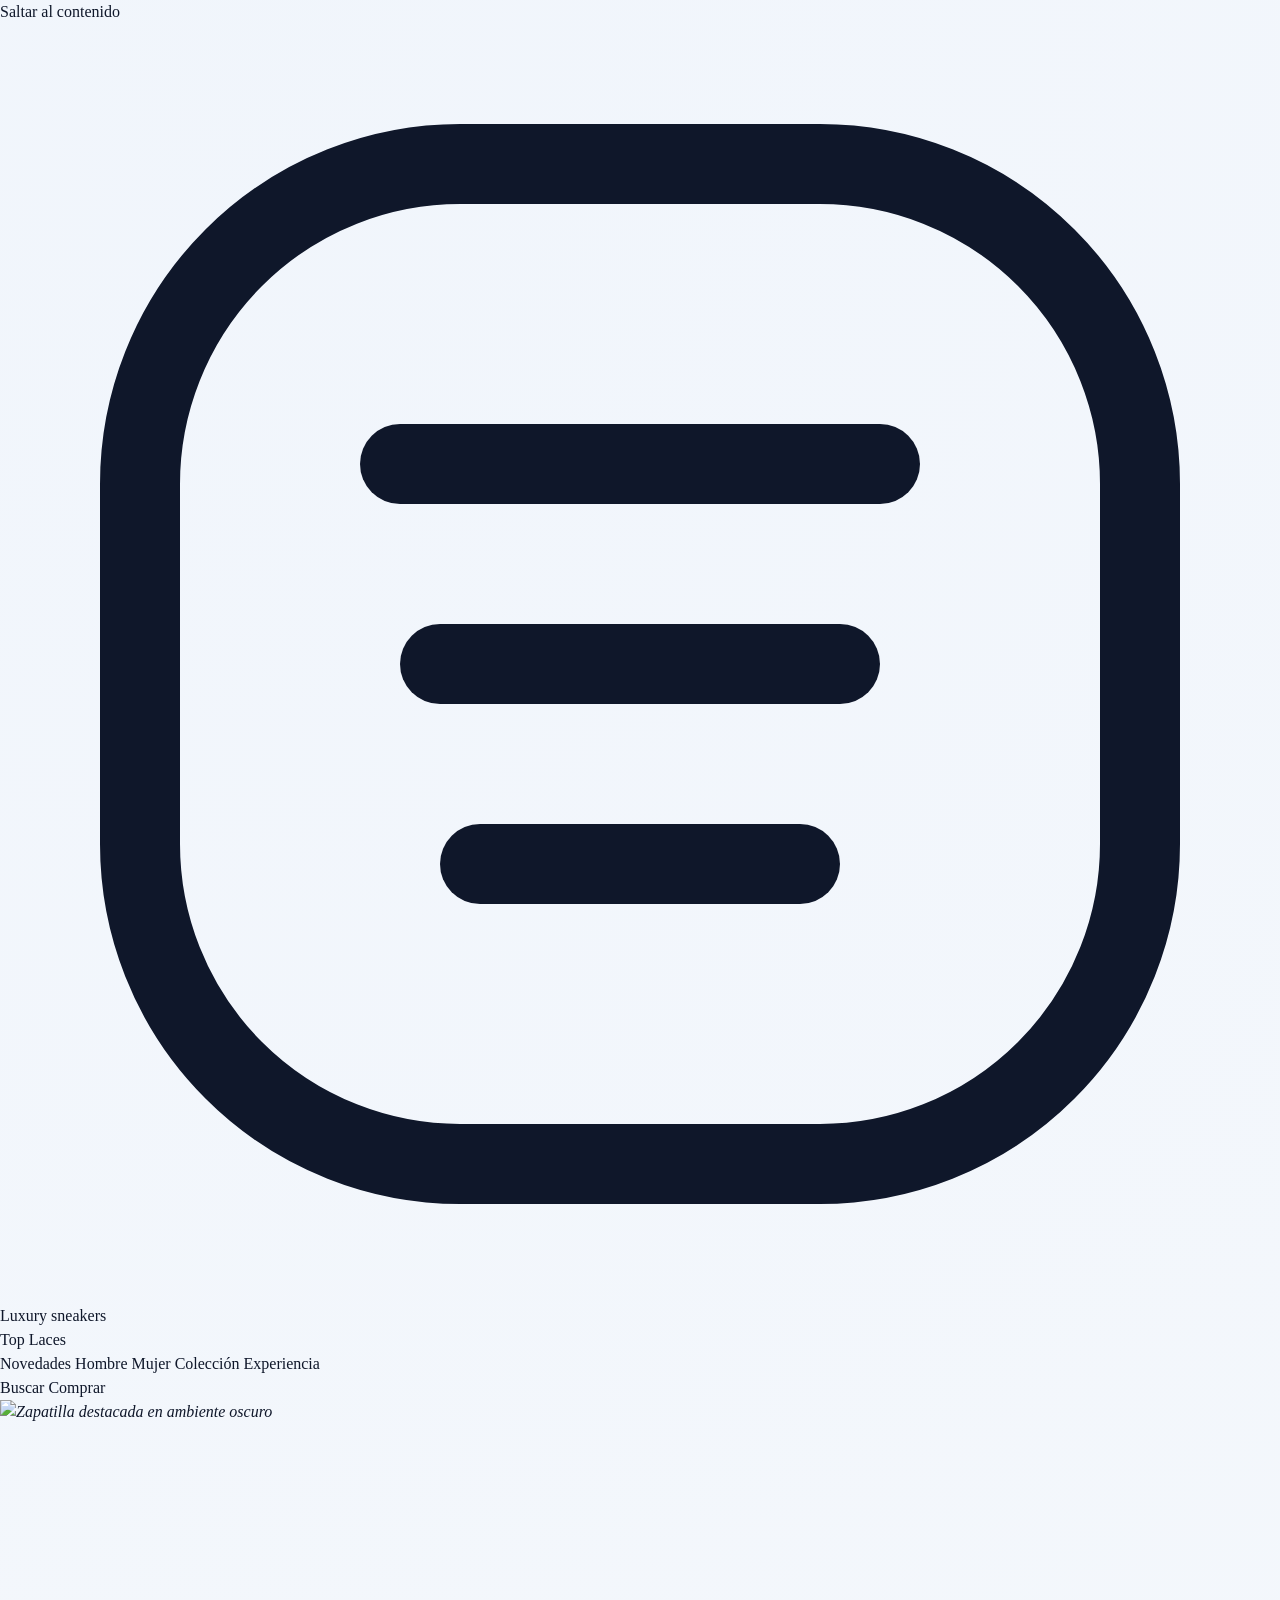
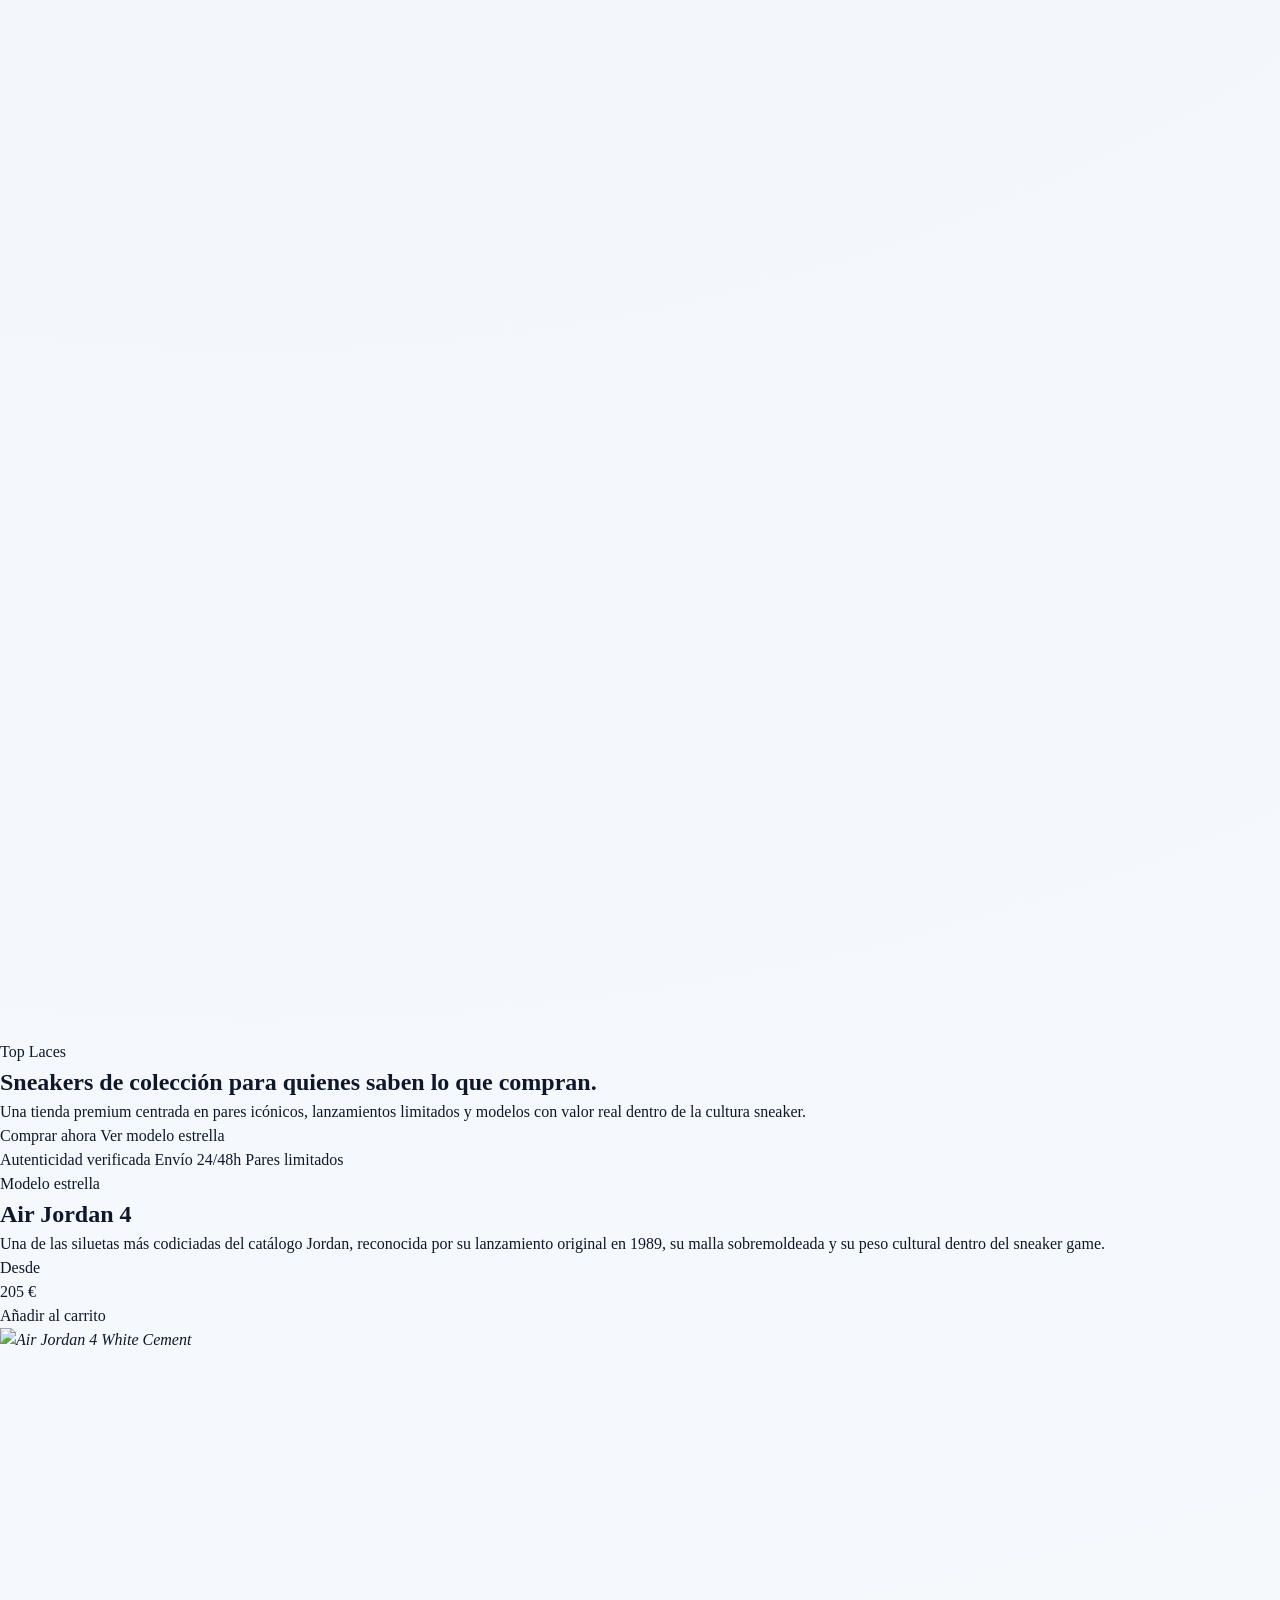
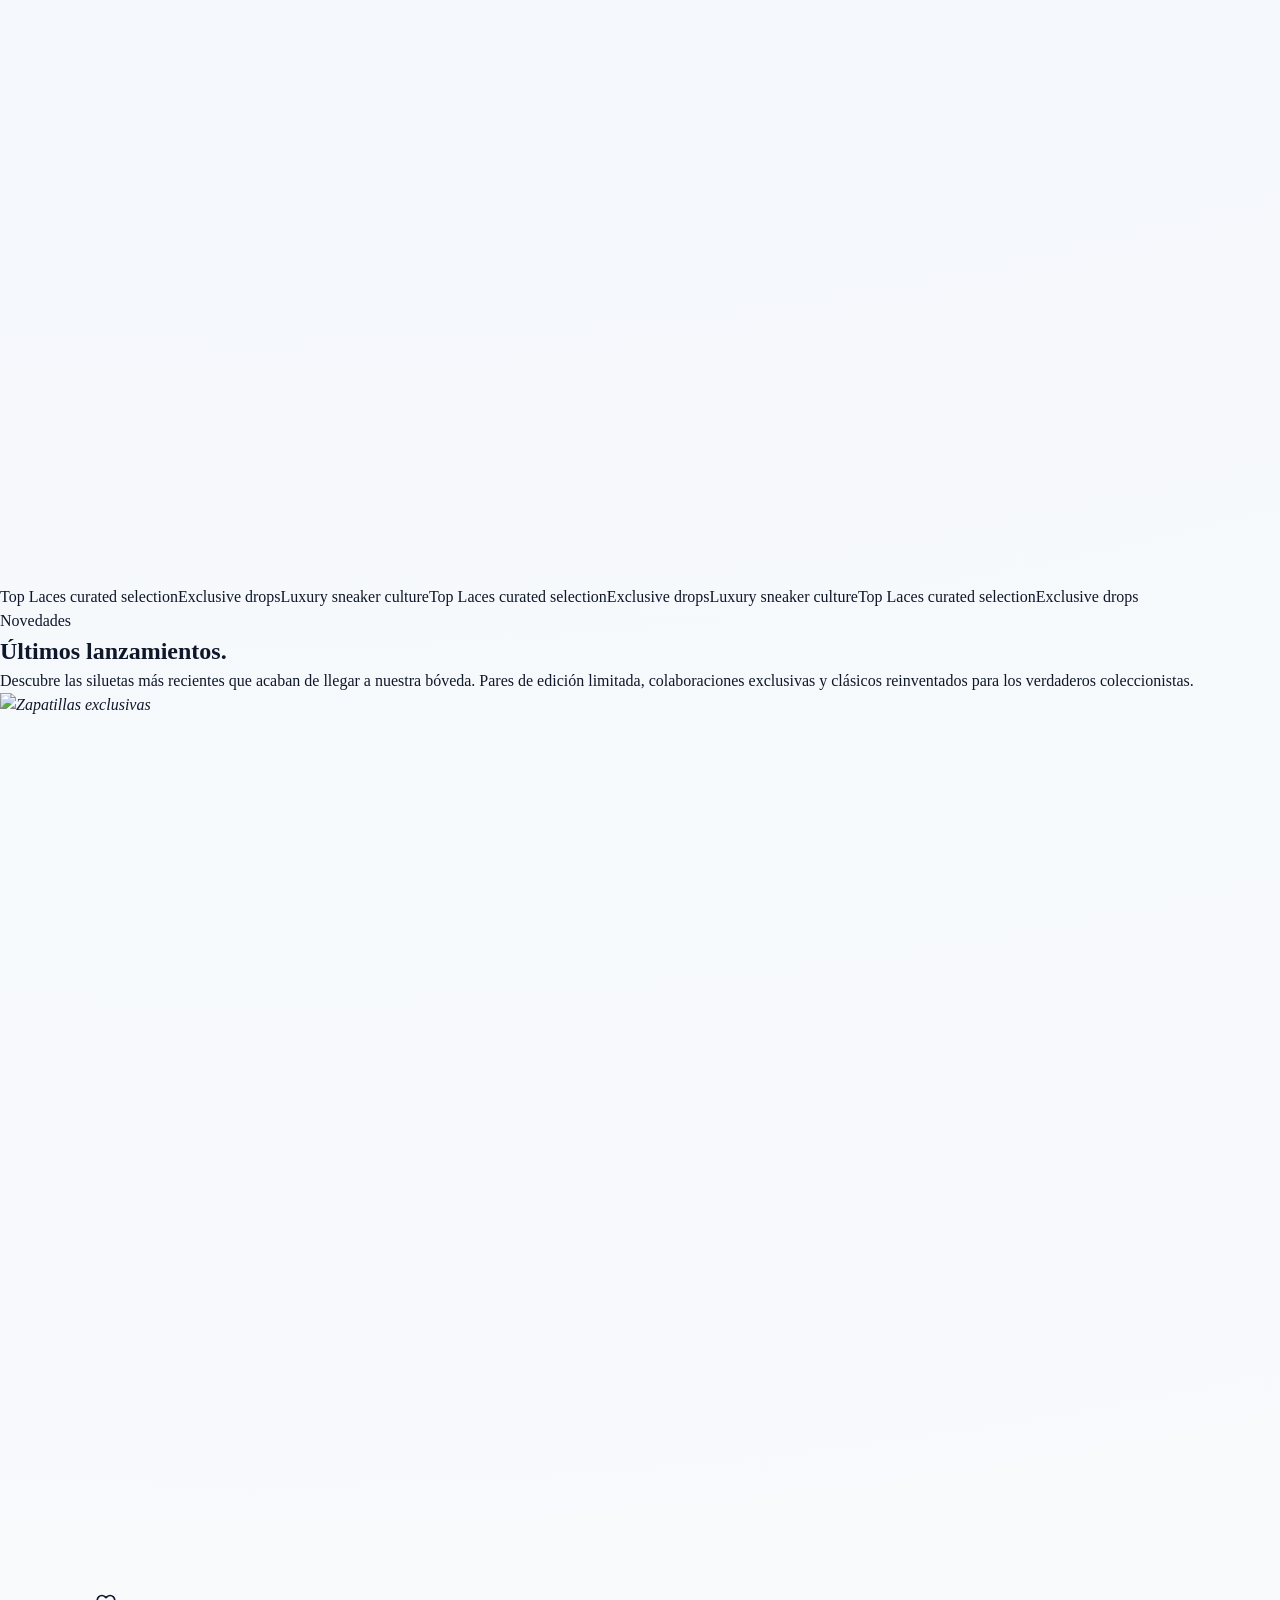
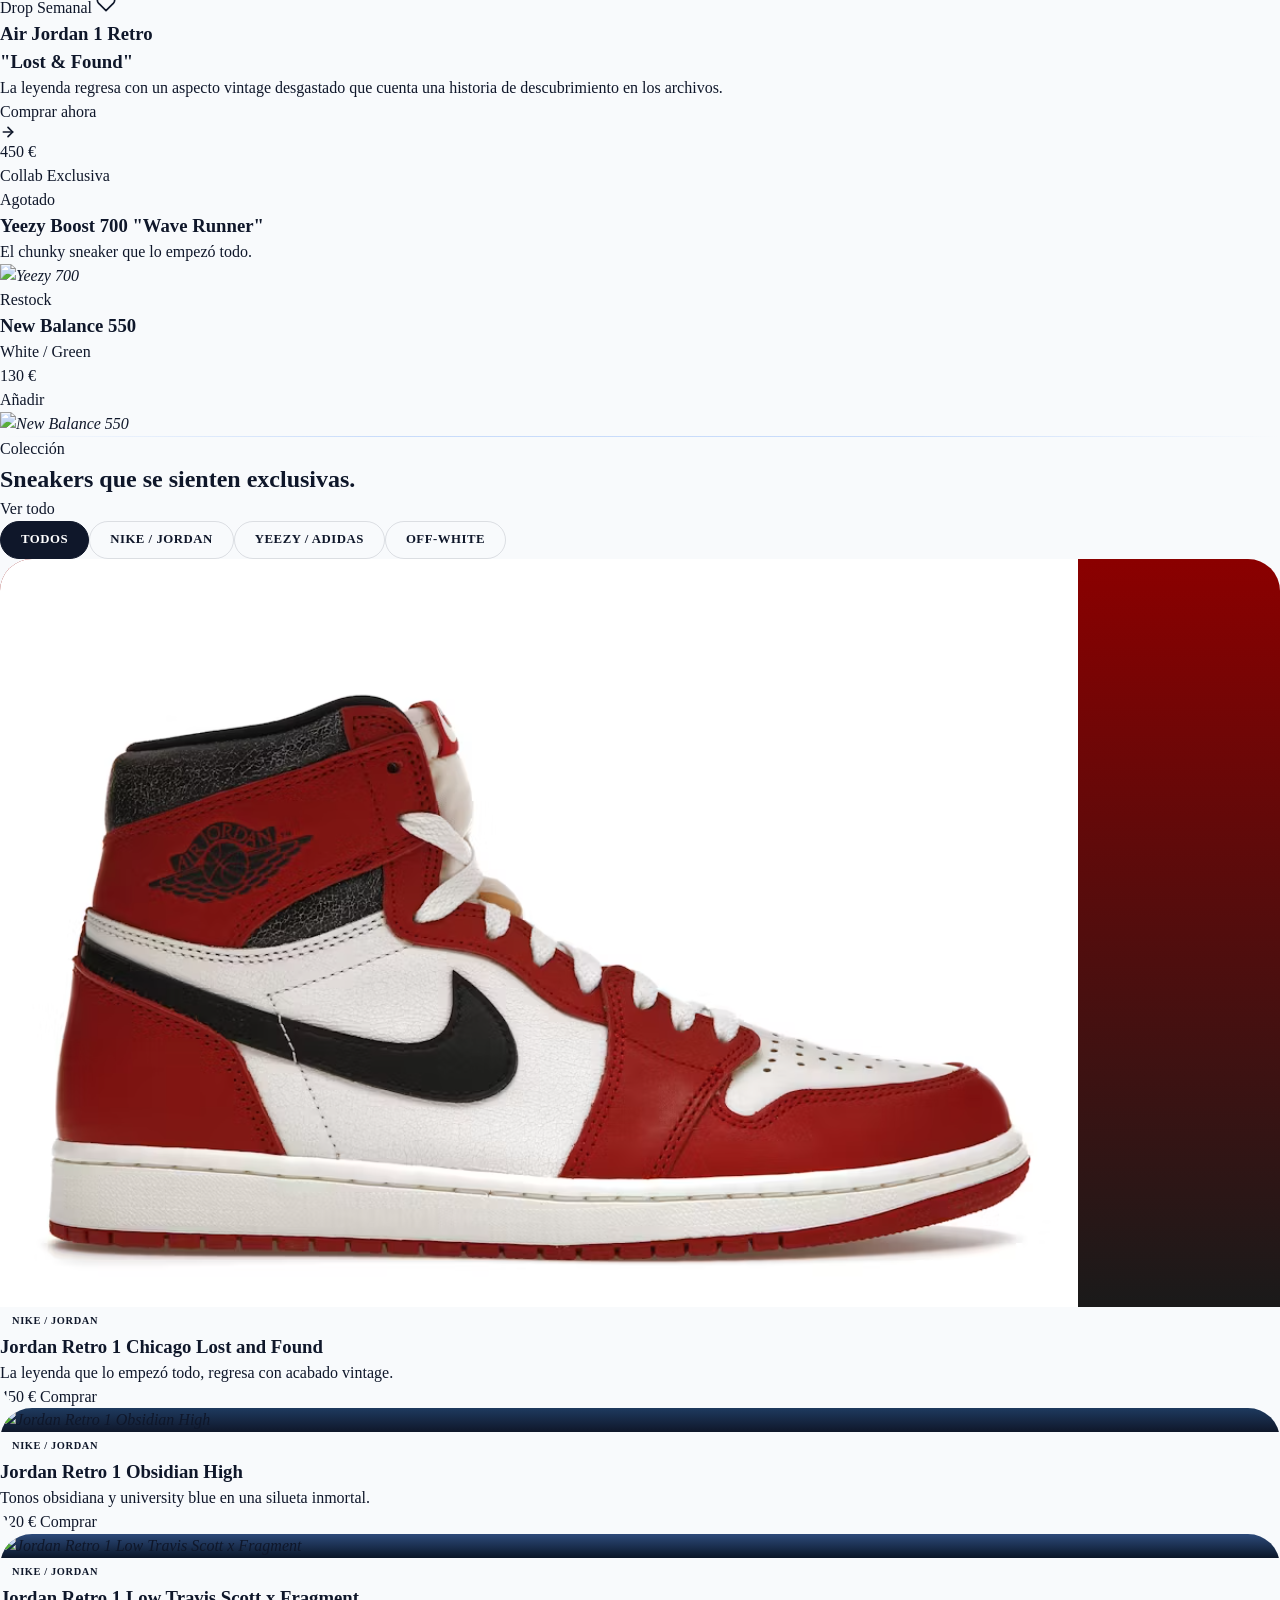
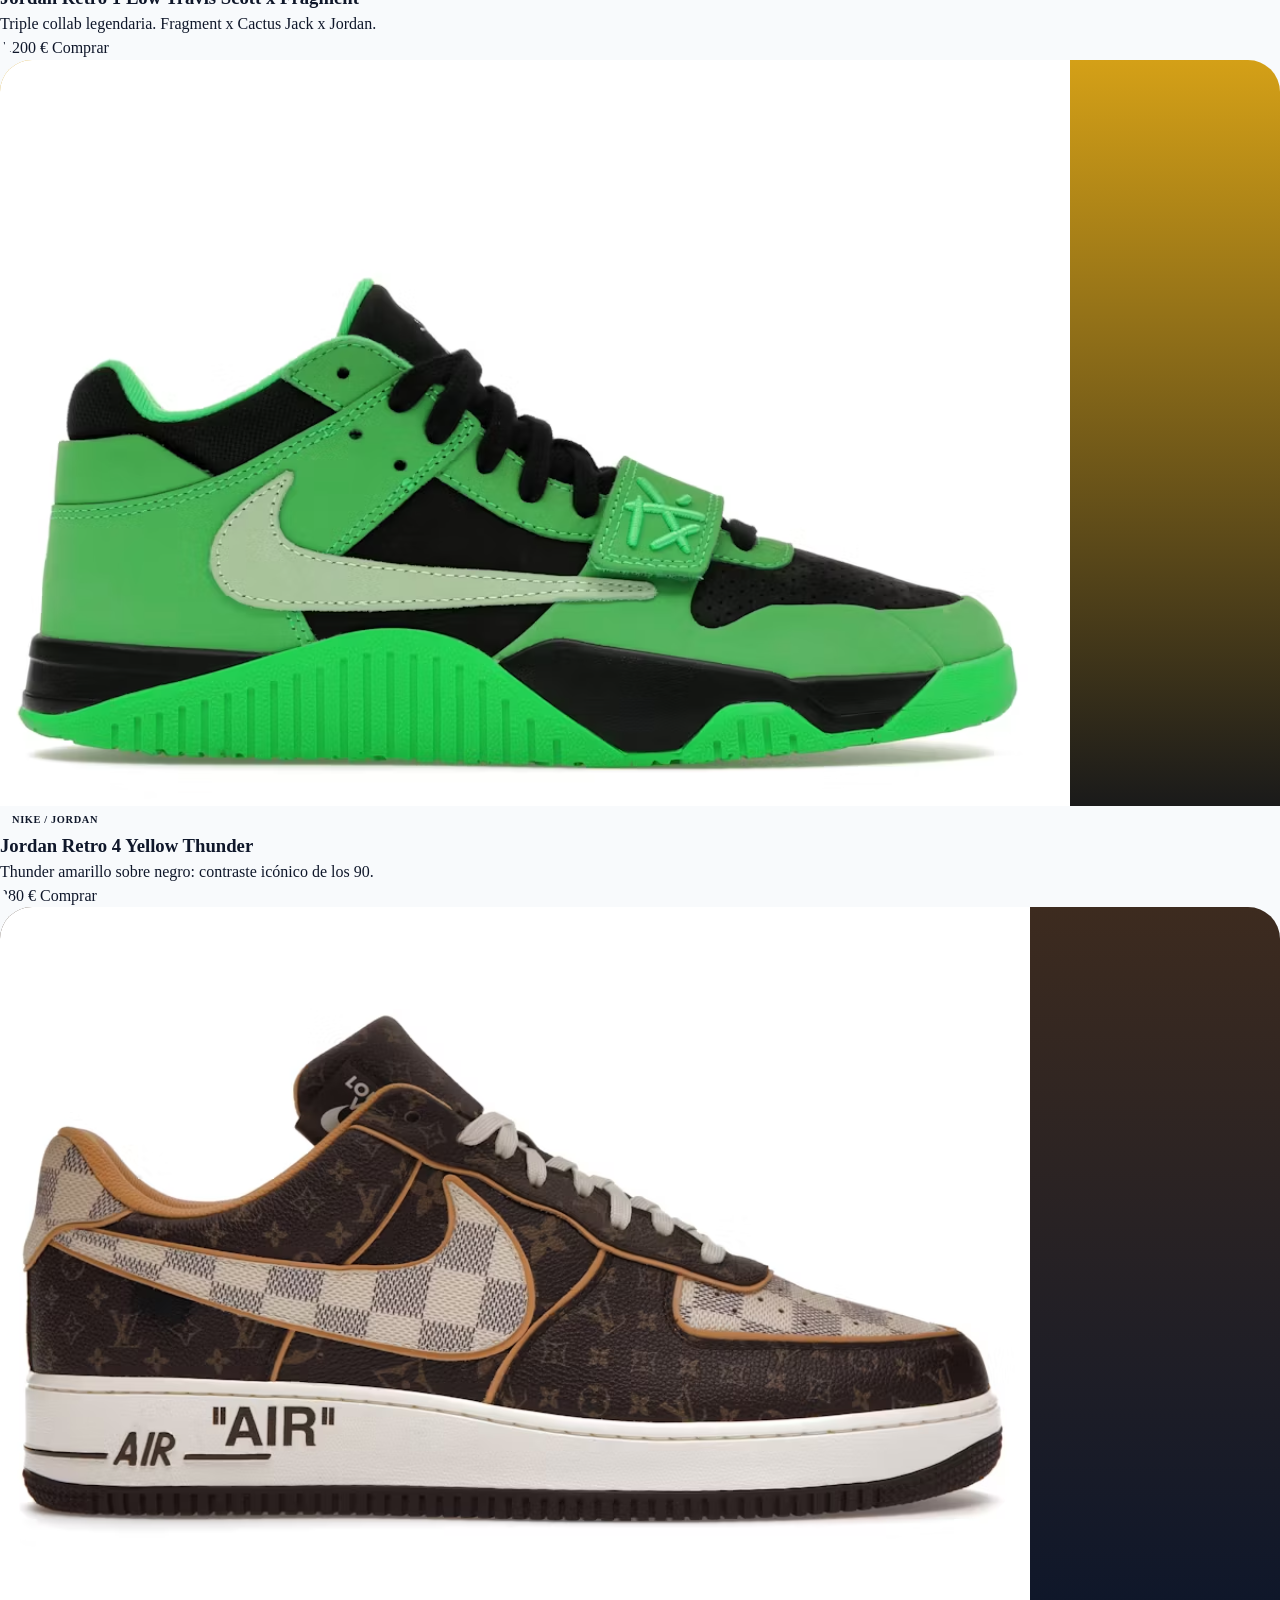
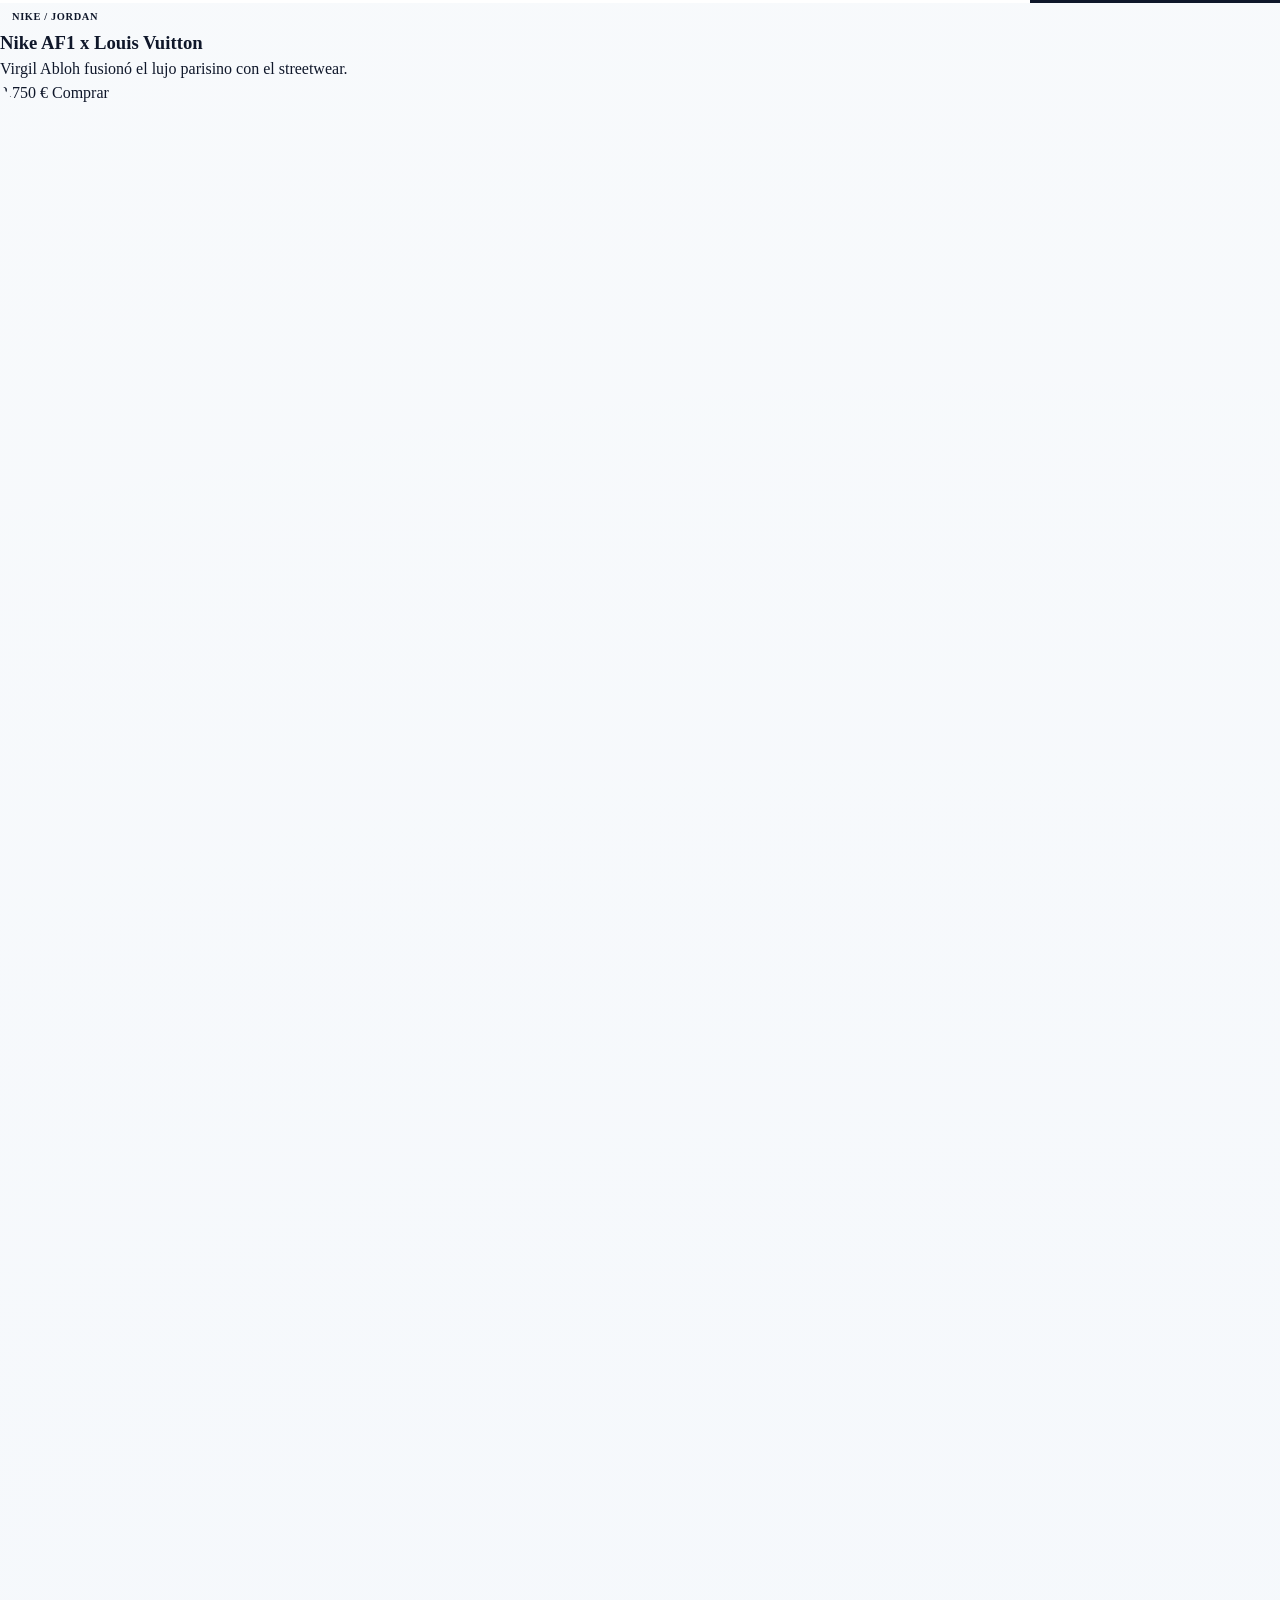
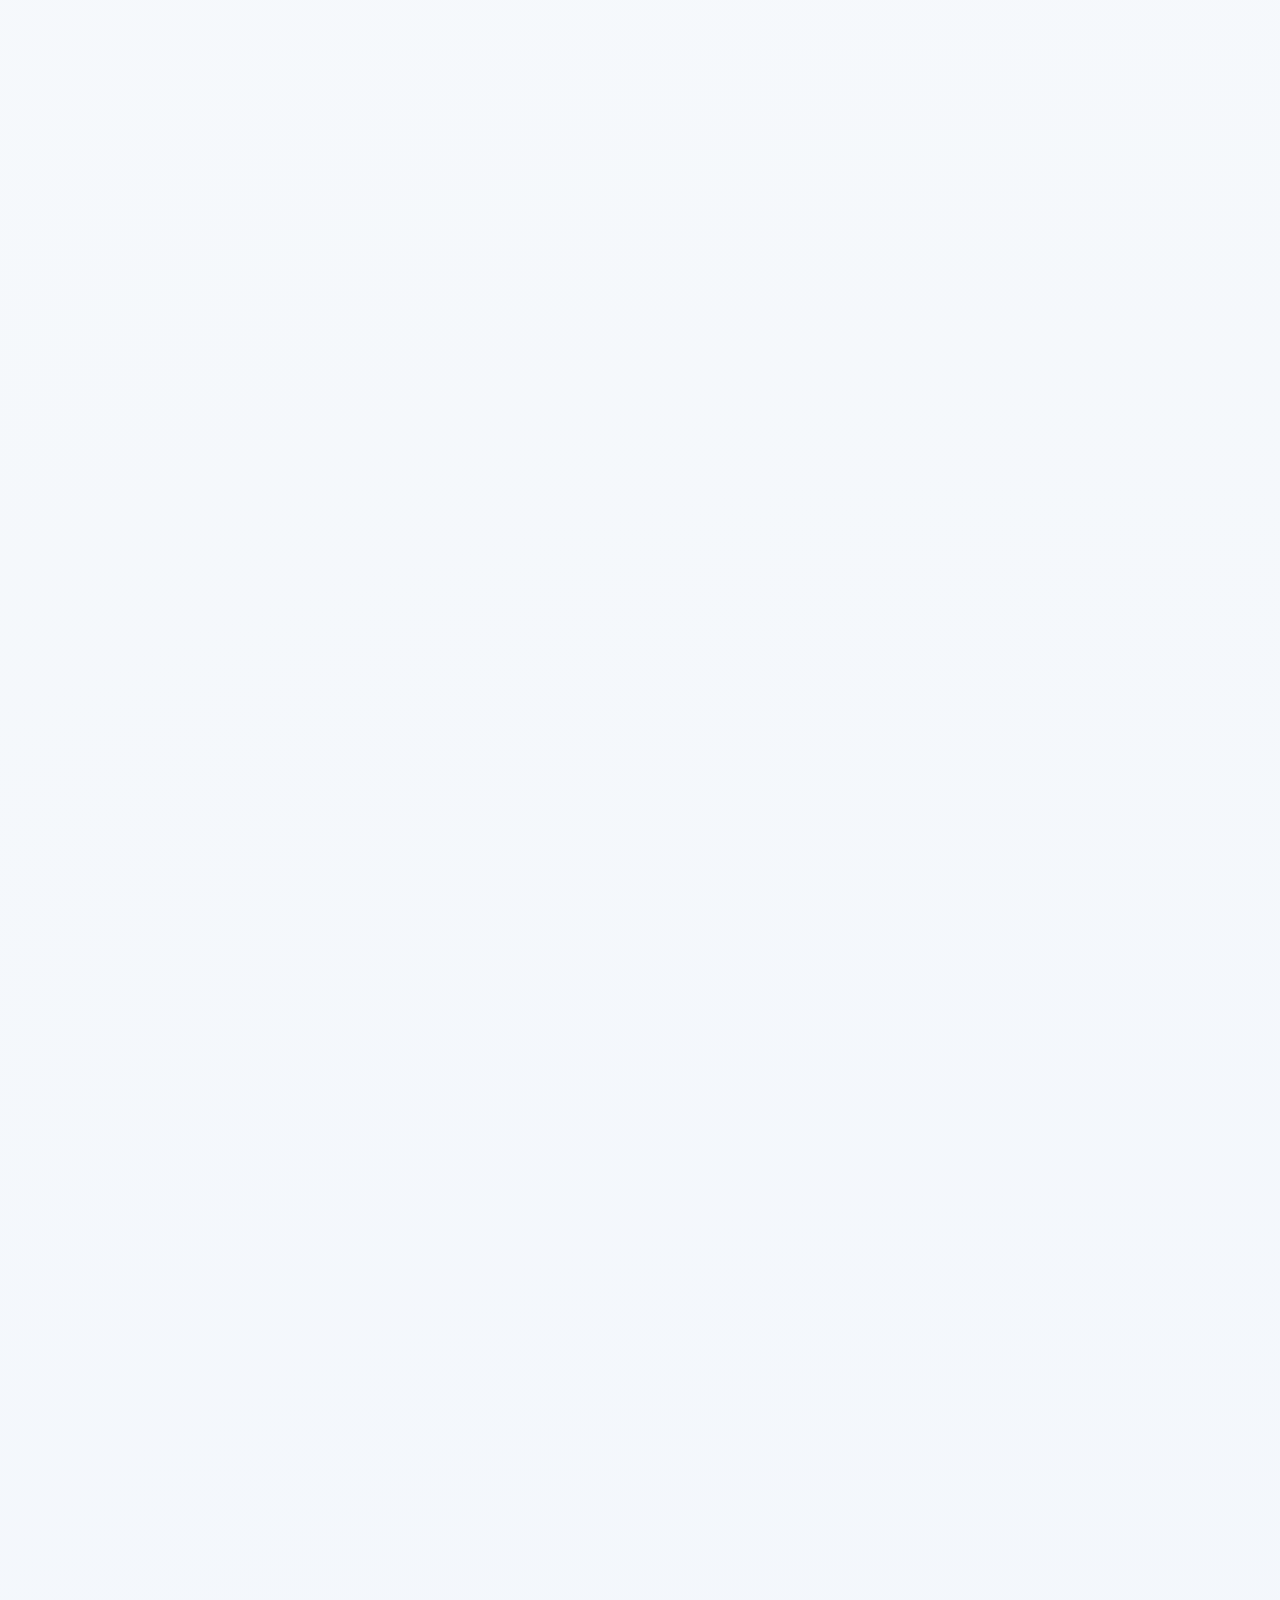
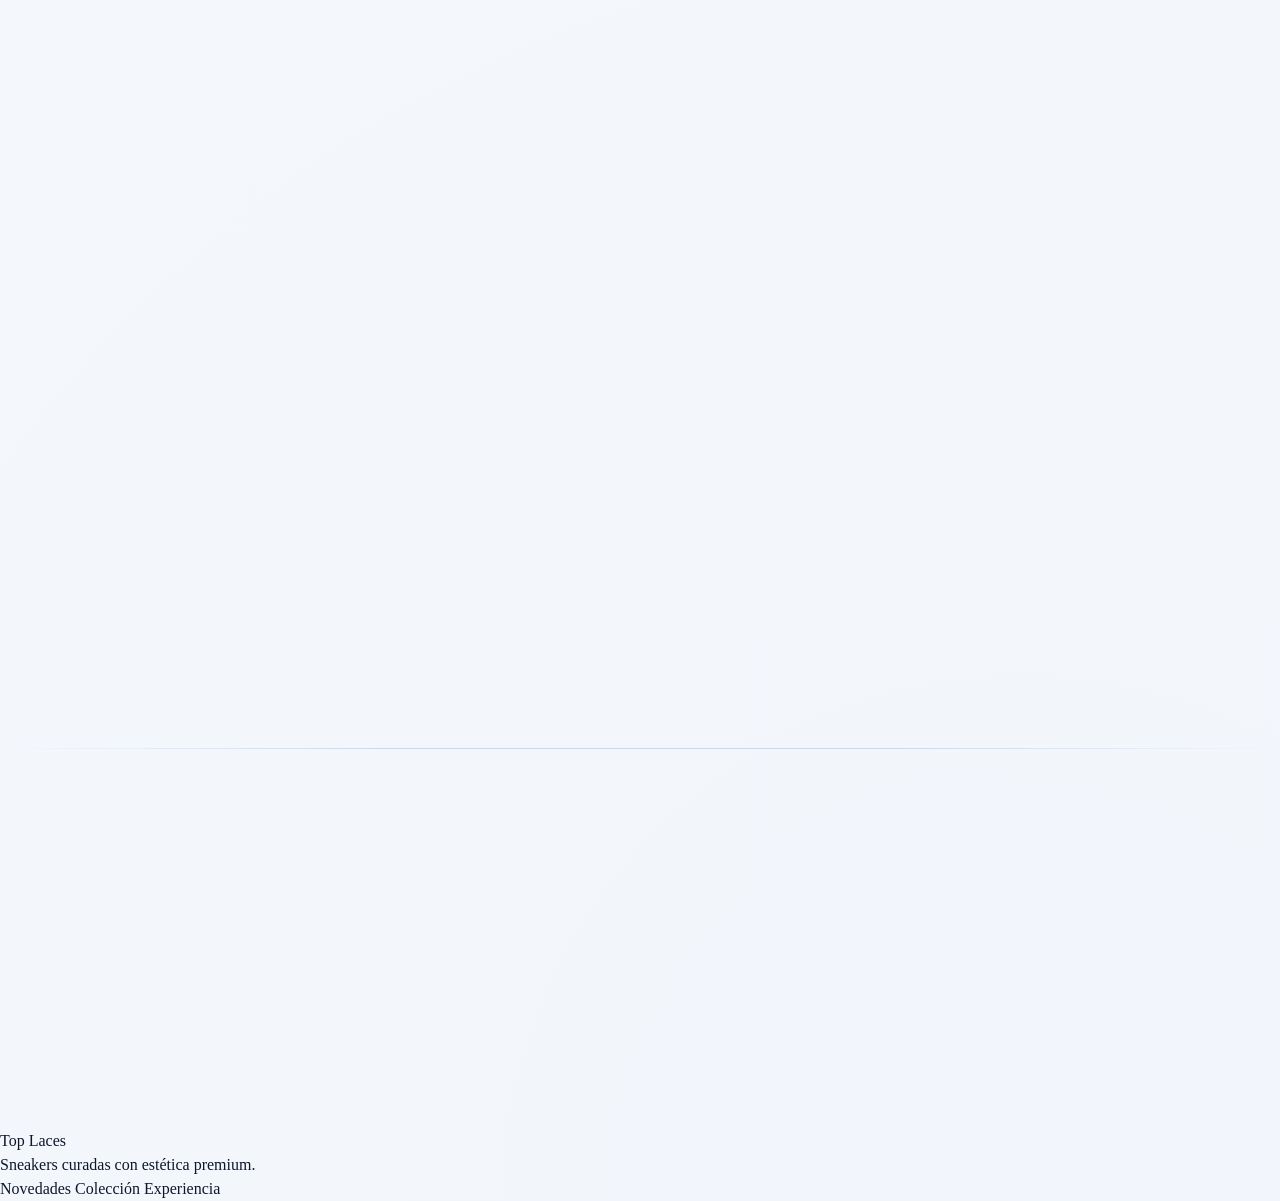
==== commit 9d1eac04: "refactor: modularize CSS structure by replacing styles.css with animations, reset, global, and compo" ====
--- a/index.html
+++ b/index.html
@@ -11,6 +11,11 @@
   <link
     href="https://fonts.googleapis.com/css2?family=Manrope:wght@400;500;600;700;800&family=Cormorant+Garamond:wght@600;700&display=swap"
     rel="stylesheet">
+  <!-- CSS Modular -->
+  <link rel="stylesheet" href="assets/styles/reset.css">
+  <link rel="stylesheet" href="assets/styles/global.css">
+  <link rel="stylesheet" href="assets/styles/components.css">
+  <link rel="stylesheet" href="assets/styles/animations.css">
   <script>
     tailwind.config = {
       theme: {
@@ -37,98 +42,6 @@
       }
     }
   </script>
-  <style>
-    :root {
-      --dark: #0F172A;
-      --accent: #3B82F6;
-      --muted: #E2E8F0;
-      --surface: #F8FAFC;
-      --paper: #FFFFFF;
-      --radius-soft: 2rem;
-      --radius-xl: 2.75rem;
-      --shadow-custom: 0 16px 40px rgba(15, 23, 42, 0.08);
-      --shadow-hover: 0 24px 60px rgba(15, 23, 42, 0.14);
-      --ease: cubic-bezier(0.22, 1, 0.36, 1);
-    }
-
-    html {
-      scroll-behavior: smooth;
-    }
-
-    body {
-      background: radial-gradient(circle at top, rgba(255, 255, 255, 0.55), transparent 28%), var(--surface);
-      color: var(--dark);
-    }
-
-    .glass {
-      backdrop-filter: blur(18px);
-      background: rgba(255, 255, 255, 0.7);
-    }
-
-    .soft-card {
-      border-radius: var(--radius-soft);
-      transition: transform 700ms var(--ease), box-shadow 700ms var(--ease), border-color 400ms ease, background-color 400ms ease;
-      will-change: transform;
-    }
-
-    .soft-card:hover {
-      transform: translateY(-8px);
-      box-shadow: var(--shadow-hover);
-    }
-
-    .marquee-track {
-      animation: marquee 24s linear infinite;
-    }
-
-    .fade-up {
-      opacity: 0;
-      transform: translateY(26px);
-      transition: opacity 800ms var(--ease), transform 800ms var(--ease);
-    }
-
-    .fade-up.in-view {
-      opacity: 1;
-      transform: translateY(0);
-    }
-
-    .tilt-card {
-      transform-style: preserve-3d;
-      transition: transform 220ms ease-out, box-shadow 500ms var(--ease);
-    }
-
-    .magnetic {
-      transition: transform 280ms var(--ease), background-color 280ms ease, color 280ms ease;
-    }
-
-    .nav-scrolled {
-      background: rgba(245, 241, 227, 0.78);
-      box-shadow: 0 10px 30px rgba(15, 23, 42, 0.06);
-      border-color: rgba(15, 23, 42, 0.08);
-    }
-
-    @keyframes marquee {
-      from {
-        transform: translateX(0);
-      }
-
-      to {
-        transform: translateX(-50%);
-      }
-    }
-
-    @media (prefers-reduced-motion: reduce) {
-
-      .marquee-track,
-      .fade-up,
-      .soft-card,
-      .tilt-card,
-      .magnetic {
-        animation: none !important;
-        transition: none !important;
-        transform: none !important;
-      }
-    }
-  </style>
 </head>
 
 <body class="font-sans antialiased">
@@ -358,96 +271,23 @@
       </div>
     </section>
 
+    <hr class="section-divider">
+
     <section id="coleccion" class="bg-paper py-16 md:py-24 fade-up">
       <div class="mx-auto max-w-7xl px-4 md:px-8">
-        <div class="mb-10 flex flex-col gap-4 md:flex-row md:items-end md:justify-between">
+        <div class="mb-8 flex flex-col gap-4 md:flex-row md:items-end md:justify-between">
           <div>
             <p class="text-xs font-bold uppercase tracking-[0.3em] text-accent">Colección</p>
-            <h2 class="mt-3 text-3xl font-extrabold tracking-tight md:text-5xl">Sneakers que se sienten
-              exclusivas.</h2>
-          </div>
-          <a href="#"
-            class="text-sm font-bold text-dark underline decoration-accent decoration-2 underline-offset-4">Ver
-            todo</a>
-        </div>
-
-        <div class="grid gap-6 md:grid-cols-2 xl:grid-cols-4">
-          <article
-            class="soft-card overflow-hidden rounded-[2.2rem] border border-dark/10 bg-surface shadow-[0_18px_45px_rgba(15, 23, 42,0.08)] fade-up">
-            <div class="bg-[linear-gradient(180deg,#ffffff_0%,#F8FAFC_100%)] p-6">
-              <img src="https://images.unsplash.com/photo-1600185365483-26d7a4cc7519?auto=format&fit=crop&w=900&q=80"
-                alt="Sneaker blanco premium" width="900" height="700" loading="lazy" class="h-52 w-full object-contain">
-            </div>
-            <div class="p-6">
-              <p class="text-xs font-bold uppercase tracking-[0.28em] text-accent">Top Laces</p>
-              <h3 class="mt-2 text-xl font-extrabold">Vertex Low</h3>
-              <p class="mt-2 text-sm text-dark/65">Minimalismo técnico y acabados premium.</p>
-              <div class="mt-5 flex items-center justify-between">
-                <span class="text-lg font-extrabold">159 €</span>
-                <button
-                  class="rounded-full border border-dark/10 bg-paper px-4 py-2 text-sm font-bold transition hover:border-accent hover:text-accent">Comprar</button>
-              </div>
-            </div>
-          </article>
-
-          <article
-            class="soft-card overflow-hidden rounded-[2.2rem] border border-dark/10 bg-surface shadow-[0_18px_45px_rgba(15, 23, 42,0.08)] fade-up">
-            <div class="bg-[linear-gradient(180deg,#E2E8F0_0%,#F8FAFC_100%)] p-6">
-              <img src="https://images.unsplash.com/photo-1608231387042-66d1773070a5?auto=format&fit=crop&w=900&q=80"
-                alt="Sneaker beige y negra" width="900" height="700" loading="lazy" class="h-52 w-full object-contain">
-            </div>
-            <div class="p-6">
-              <p class="text-xs font-bold uppercase tracking-[0.28em] text-accent">Top Laces</p>
-              <h3 class="mt-2 text-xl font-extrabold">Monarch Elite</h3>
-              <p class="mt-2 text-sm text-dark/65">Volumen limpio con presencia de pasarela.</p>
-              <div class="mt-5 flex items-center justify-between">
-                <span class="text-lg font-extrabold">199 €</span>
-                <button
-                  class="rounded-full border border-dark/10 bg-paper px-4 py-2 text-sm font-bold transition hover:border-accent hover:text-accent">Comprar</button>
-              </div>
-            </div>
-          </article>
-
-          <article
-            class="soft-card overflow-hidden rounded-[2.2rem] border border-dark/10 bg-surface shadow-[0_18px_45px_rgba(15, 23, 42,0.08)] fade-up">
-            <div class="bg-[linear-gradient(180deg,#3B82F6_0%,#bce4e9_100%)] p-6">
-              <img src="https://images.unsplash.com/photo-1543508282-6319a3e2621f?auto=format&fit=crop&w=900&q=80"
-                alt="Sneaker con detalles turquesa" width="900" height="700" loading="lazy"
-                class="h-52 w-full object-contain">
-            </div>
-            <div class="p-6">
-              <p class="text-xs font-bold uppercase tracking-[0.28em] text-accent">Top Laces</p>
-              <h3 class="mt-2 text-xl font-extrabold">Aqua Pulse</h3>
-              <p class="mt-2 text-sm text-dark/65">La pieza de acento dentro de la paleta de marca.</p>
-              <div class="mt-5 flex items-center justify-between">
-                <span class="text-lg font-extrabold">179 €</span>
-                <button
-                  class="rounded-full border border-dark/10 bg-paper px-4 py-2 text-sm font-bold transition hover:border-accent hover:text-accent">Comprar</button>
-              </div>
-            </div>
-          </article>
-
-          <article
-            class="soft-card overflow-hidden rounded-[2.2rem] border border-dark/10 bg-surface shadow-[0_18px_45px_rgba(15, 23, 42,0.08)] fade-up">
-            <div class="bg-[linear-gradient(180deg,#0F172A_0%,#5b5b5b_100%)] p-6">
-              <img src="https://images.unsplash.com/photo-1600269452121-4f2416e55c28?auto=format&fit=crop&w=900&q=80"
-                alt="Sneaker negra de alta gama" width="900" height="700" loading="lazy"
-                class="h-52 w-full object-contain">
-            </div>
-            <div class="p-6">
-              <p class="text-xs font-bold uppercase tracking-[0.28em] text-accent">Top Laces</p>
-              <h3 class="mt-2 text-xl font-extrabold">Noir Phantom</h3>
-              <p class="mt-2 text-sm text-dark/65">Oscura, pulida y pensada para destacar.</p>
-              <div class="mt-5 flex items-center justify-between">
-                <span class="text-lg font-extrabold">209 €</span>
-                <button
-                  class="rounded-full border border-dark/10 bg-paper px-4 py-2 text-sm font-bold transition hover:border-accent hover:text-accent">Comprar</button>
-              </div>
-            </div>
-          </article>
-        </div>
+            <h2 class="mt-3 text-3xl font-extrabold tracking-tight md:text-5xl">Sneakers que se sienten exclusivas.</h2>
+          </div>
+          <a href="#" class="text-sm font-bold text-dark underline decoration-accent decoration-2 underline-offset-4">Ver todo</a>
+        </div>
+        <div id="collection-tabs" class="mb-10 flex flex-wrap gap-2"></div>
+        <div id="collection-grid" class="grid gap-6 md:grid-cols-2 xl:grid-cols-4"></div>
       </div>
     </section>
+
+    <hr class="section-divider">
 
     <section id="experiencia" class="mx-auto max-w-7xl px-4 py-16 md:px-8 md:py-24 fade-up">
       <div class="grid gap-6 lg:grid-cols-[1.1fr_0.9fr]">
@@ -577,6 +417,93 @@
         button.style.transform = 'translate(0,0)';
       });
     });
+
+    /* ---- Collection: Dynamic cards from nombres.txt ---- */
+    const sneakers = [
+      { name:'Jordan Retro 1 Chicago Lost and Found', brand:'Nike / Jordan', cat:'nike', price:'450 €', img:'assets/img/jordanChica.png', gradient:'#8B0000,#1a1a1a', desc:'La leyenda que lo empezó todo, regresa con acabado vintage.' },
+      { name:'Jordan Retro 1 Obsidian High', brand:'Nike / Jordan', cat:'nike', price:'320 €', img:'https://images.stockx.com/images/Air-Jordan-1-Retro-High-Obsidian-UNC.jpg?fit=fill&bg=FFFFFF&w=700&h=500&fm=webp&auto=compress&q=90', gradient:'#1e3a5f,#0F172A', desc:'Tonos obsidiana y university blue en una silueta inmortal.' },
+      { name:'Jordan Retro 1 Low Travis Scott x Fragment', brand:'Nike / Jordan', cat:'nike', price:'1.200 €', img:'https://images.stockx.com/images/Air-Jordan-1-Retro-Low-OG-SP-Fragment-x-Travis-Scott.jpg?fit=fill&bg=FFFFFF&w=700&h=500&fm=webp&auto=compress&q=90', gradient:'#2d4a7a,#0a1628', desc:'Triple collab legendaria. Fragment x Cactus Jack x Jordan.' },
+      { name:'Jordan Retro 4 Yellow Thunder', brand:'Nike / Jordan', cat:'nike', price:'380 €', img:'assets/img/jordantv.png', gradient:'#d4a017,#1a1a1a', desc:'Thunder amarillo sobre negro: contraste icónico de los 90.' },
+      { name:'Nike AF1 x Louis Vuitton', brand:'Nike / Jordan', cat:'nike', price:'2.750 €', img:'assets/img/af1lv.png', gradient:'#3d2b1f,#0F172A', desc:'Virgil Abloh fusionó el lujo parisino con el streetwear.' },
+      { name:'Yeezy 350 Zebra', brand:'Yeezy / Adidas', cat:'yeezy', price:'280 €', img:'assets/img/yeezy350.png', gradient:'#e0e0e0,#1a1a1a', desc:'El patrón zebra que definió una era del sneaker game.' },
+      { name:'Adidas Forum Bad Bunny Rosas', brand:'Yeezy / Adidas', cat:'yeezy', price:'350 €', img:'https://images.stockx.com/images/adidas-Forum-Low-Bad-Bunny-Pink-Easter-Egg.jpg?fit=fill&bg=FFFFFF&w=700&h=500&fm=webp&auto=compress&q=90', gradient:'#e8a0bf,#f5d5e0', desc:'Bad Bunny x Adidas: rosa pastel con actitud latina.' },
+      { name:'Adidas x Pharrell Williams', brand:'Yeezy / Adidas', cat:'yeezy', price:'220 €', img:'https://images.stockx.com/images/adidas-NMD-HU-Pharrell-Human-Race-Yellow.jpg?fit=fill&bg=FFFFFF&w=700&h=500&fm=webp&auto=compress&q=90', gradient:'#f5c518,#ff8c00', desc:'Human Race: color vibrante y mensaje positivo.' },
+      { name:'Yeezy Slide Bone', brand:'Yeezy / Adidas', cat:'yeezy', price:'160 €', img:'assets/img/slideyeeze.png', gradient:'#d4c9a8,#f0ead6', desc:'Minimalismo total. La slide que conquistó el streetwear.' },
+      { name:'Yeezy Foam Runner Onyx', brand:'Yeezy / Adidas', cat:'yeezy', price:'190 €', img:'https://images.stockx.com/images/adidas-Yeezy-Foam-RNNR-Onyx.jpg?fit=fill&bg=FFFFFF&w=700&h=500&fm=webp&auto=compress&q=90', gradient:'#1a1a1a,#333333', desc:'Forma alienígena, comodidad terrestre. Foam futurista.' },
+      { name:'Air Jordan 1 x Off-White', brand:'Off-White', cat:'offwhite', price:'5.500 €', img:'assets/img/jordanOff.png', gradient:'#e8e8e8,#b0b0b0', desc:'La deconstrucción que cambió la industria para siempre.' },
+      { name:'Air Max 90 x Off-White', brand:'Off-White', cat:'offwhite', price:'1.800 €', img:'https://images.stockx.com/images/Nike-Air-Max-90-Off-White.jpg?fit=fill&bg=FFFFFF&w=700&h=500&fm=webp&auto=compress&q=90', gradient:'#f5f0e1,#d4c9a8', desc:'Virgil reimaginó el clásico runner con su visión única.' },
+      { name:'Air Presto x Off-White', brand:'Off-White', cat:'offwhite', price:'2.200 €', img:'https://images.stockx.com/images/Nike-Air-Presto-Off-White.jpg?fit=fill&bg=FFFFFF&w=700&h=500&fm=webp&auto=compress&q=90', gradient:'#1a1a1a,#444', desc:'Presto deconstruido: transparencia y etiquetas icónicas.' },
+      { name:'Air Vapormax x Off-White', brand:'Off-White', cat:'offwhite', price:'1.600 €', img:'https://images.stockx.com/images/Nike-Air-VaporMax-Off-White.jpg?fit=fill&bg=FFFFFF&w=700&h=500&fm=webp&auto=compress&q=90', gradient:'#c8d6e5,#dfe6ed', desc:'Cámara de aire expuesta, diseño transparente radical.' },
+      { name:'Blazer Mid x Off-White', brand:'Off-White', cat:'offwhite', price:'1.400 €', img:'https://images.stockx.com/images/Nike-Blazer-Mid-Off-White.jpg?fit=fill&bg=FFFFFF&w=700&h=500&fm=webp&auto=compress&q=90', gradient:'#f5f5f5,#e0e0e0', desc:'El Blazer vintage llevado al arte contemporáneo.' },
+      { name:'Converse Chuck Taylor x Off-White', brand:'Off-White', cat:'offwhite', price:'1.100 €', img:'https://images.stockx.com/images/Converse-Chuck-Taylor-All-Star-Vulcanized-Hi-Off-White.jpg?fit=fill&bg=FFFFFF&w=700&h=500&fm=webp&auto=compress&q=90', gradient:'#f8f4e3,#e8dcc8', desc:'Chuck Taylor deconstruido: lona cruda y costuras vistas.' },
+      { name:'Zoom Fly SP x Off-White', brand:'Off-White', cat:'offwhite', price:'900 €', img:'https://images.stockx.com/images/Nike-Zoom-Fly-Off-White-Pink.jpg?fit=fill&bg=FFFFFF&w=700&h=500&fm=webp&auto=compress&q=90', gradient:'#f8c8d4,#f0a0b8', desc:'Rendimiento running con estética de pasarela.' },
+      { name:'Air Force 1 Low x Off-White', brand:'Off-White', cat:'offwhite', price:'2.000 €', img:'https://images.stockx.com/images/Nike-Air-Force-1-Low-Off-White.jpg?fit=fill&bg=FFFFFF&w=700&h=500&fm=webp&auto=compress&q=90', gradient:'#f0ead6,#d4c9a8', desc:'El AF1 reimaginado con la marca registrada de Virgil.' },
+      { name:'React Hyperdunk x Off-White', brand:'Off-White', cat:'offwhite', price:'750 €', img:'https://images.stockx.com/images/Nike-React-Hyperdunk-2017-Flyknit-Off-White.jpg?fit=fill&bg=FFFFFF&w=700&h=500&fm=webp&auto=compress&q=90', gradient:'#1a1a1a,#2d2d2d', desc:'Performance basketball con el ADN de Off-White.' },
+      { name:'Air Max 97 x Off-White', brand:'Off-White', cat:'offwhite', price:'1.500 €', img:'https://images.stockx.com/images/Nike-Air-Max-97-Off-White.jpg?fit=fill&bg=FFFFFF&w=700&h=500&fm=webp&auto=compress&q=90', gradient:'#c0c0c0,#e8e8e8', desc:'Silver bullet deconstruida con suela traslúcida.' }
+    ];
+
+    const categories = [
+      { id:'all', label:'Todos' },
+      { id:'nike', label:'Nike / Jordan' },
+      { id:'yeezy', label:'Yeezy / Adidas' },
+      { id:'offwhite', label:'Off-White' }
+    ];
+
+    const tabsEl = document.getElementById('collection-tabs');
+    const gridEl = document.getElementById('collection-grid');
+
+    categories.forEach((c, i) => {
+      const btn = document.createElement('button');
+      btn.className = 'tab-btn' + (i === 0 ? ' active' : '');
+      btn.textContent = c.label;
+      btn.dataset.cat = c.id;
+      btn.addEventListener('click', () => filterCollection(c.id, btn));
+      tabsEl.appendChild(btn);
+    });
+
+    function renderCards(list) {
+      gridEl.innerHTML = '';
+      list.forEach((s, i) => {
+        const [g1, g2] = s.gradient.split(',');
+        const isDark = isColorDark(g1);
+        const card = document.createElement('article');
+        card.className = `soft-card shimmer-card overflow-hidden rounded-[2.2rem] border border-dark/10 bg-surface shadow-[0_18px_45px_rgba(15,23,42,0.08)] fade-up fade-up-d${Math.min(i + 1, 10)}`;
+        card.innerHTML = `
+          <div class="relative overflow-hidden p-6" style="background:linear-gradient(180deg,${g1} 0%,${g2} 100%)">
+            <img src="${s.img}" alt="${s.name}" loading="lazy" class="product-card-img h-52 w-full object-contain drop-shadow-xl">
+          </div>
+          <div class="p-6">
+            <div class="flex items-center justify-between">
+              <span class="brand-pill bg-accent/10 text-accent">${s.brand}</span>
+            </div>
+            <h3 class="mt-3 text-lg font-extrabold leading-tight">${s.name}</h3>
+            <p class="mt-2 text-sm text-dark/60 leading-relaxed">${s.desc}</p>
+            <div class="mt-5 flex items-center justify-between border-t border-dark/5 pt-4">
+              <span class="text-lg font-extrabold">${s.price}</span>
+              <button class="magnetic rounded-full border border-dark/10 bg-paper px-4 py-2 text-sm font-bold transition hover:border-accent hover:text-accent">Comprar</button>
+            </div>
+          </div>`;
+        gridEl.appendChild(card);
+      });
+      document.querySelectorAll('#collection-grid .fade-up').forEach(el => observer.observe(el));
+    }
+
+    function filterCollection(cat, activeBtn) {
+      tabsEl.querySelectorAll('.tab-btn').forEach(b => b.classList.remove('active'));
+      activeBtn.classList.add('active');
+      const filtered = cat === 'all' ? sneakers : sneakers.filter(s => s.cat === cat);
+      renderCards(filtered);
+    }
+
+    function isColorDark(hex) {
+      const c = hex.replace('#','');
+      const r = parseInt(c.substring(0,2),16);
+      const g = parseInt(c.substring(2,4),16);
+      const b = parseInt(c.substring(4,6),16);
+      return (r * 299 + g * 587 + b * 114) / 1000 < 128;
+    }
+
+    renderCards(sneakers);
   </script>
 </body>
 
--- a/assets/styles/global.css
+++ b/assets/styles/global.css
@@ -0,0 +1,96 @@
+/* ============================================
+   GLOBAL.CSS — Variables, tipografía y base
+   Top Laces · 2026
+   ============================================ */
+
+/* ---------- Design Tokens ---------- */
+:root {
+  /* Colores principales */
+  --dark: #0F172A;
+  --accent: #3B82F6;
+  --accent-hover: #2563EB;
+  --muted: #E2E8F0;
+  --surface: #F8FAFC;
+  --paper: #FFFFFF;
+
+  /* Colores de soporte */
+  --text-secondary: rgba(15, 23, 42, 0.65);
+  --border-light: rgba(15, 23, 42, 0.08);
+  --border-medium: rgba(15, 23, 42, 0.12);
+
+  /* Radii */
+  --radius-sm: 0.75rem;
+  --radius-md: 1.25rem;
+  --radius-lg: 1.75rem;
+  --radius-soft: 2rem;
+  --radius-xl: 2.2rem;
+  --radius-2xl: 2.5rem;
+  --radius-3xl: 2.75rem;
+  --radius-full: 999px;
+
+  /* Sombras */
+  --shadow-subtle: 0 4px 16px rgba(15, 23, 42, 0.04);
+  --shadow-soft: 0 16px 40px rgba(15, 23, 42, 0.08);
+  --shadow-hover: 0 24px 60px rgba(15, 23, 42, 0.14);
+  --shadow-luxe: 0 30px 90px rgba(15, 23, 42, 0.18);
+
+  /* Easing */
+  --ease: cubic-bezier(0.22, 1, 0.36, 1);
+  --ease-out: cubic-bezier(0.16, 1, 0.3, 1);
+
+  /* Spacing (extra, para CSS custom) */
+  --section-gap: clamp(4rem, 8vw, 7rem);
+}
+
+/* ---------- Base ---------- */
+body {
+  background:
+    radial-gradient(circle at 20% 0%, rgba(59, 130, 246, 0.04), transparent 40%),
+    radial-gradient(circle at 80% 100%, rgba(59, 130, 246, 0.03), transparent 40%),
+    var(--surface);
+  color: var(--dark);
+}
+
+/* ---------- Utilidades ---------- */
+.container {
+  width: min(1200px, 92%);
+  margin: 0 auto;
+}
+
+/* Separador decorativo entre secciones */
+.section-divider {
+  height: 1px;
+  background: linear-gradient(
+    90deg,
+    transparent,
+    rgba(59, 130, 246, 0.25) 30%,
+    rgba(59, 130, 246, 0.25) 70%,
+    transparent
+  );
+  border: none;
+  margin: 0;
+}
+
+/* ---------- Selection ---------- */
+::selection {
+  background: rgba(59, 130, 246, 0.18);
+  color: var(--dark);
+}
+
+/* ---------- Scrollbar (WebKit) ---------- */
+::-webkit-scrollbar {
+  width: 8px;
+}
+
+::-webkit-scrollbar-track {
+  background: var(--surface);
+}
+
+::-webkit-scrollbar-thumb {
+  background: var(--muted);
+  border-radius: var(--radius-full);
+}
+
+::-webkit-scrollbar-thumb:hover {
+  background: #cbd5e1;
+}
--- a/assets/styles/components.css
+++ b/assets/styles/components.css
@@ -0,0 +1,127 @@
+/* ============================================
+   COMPONENTS.CSS — Tarjetas, nav, botones custom
+   Top Laces · 2026
+   ============================================ */
+
+/* ---------- Glass ---------- */
+.glass {
+  backdrop-filter: blur(18px);
+  -webkit-backdrop-filter: blur(18px);
+  background: rgba(255, 255, 255, 0.7);
+}
+
+/* ---------- Nav scroll state ---------- */
+.nav-scrolled {
+  background: rgba(248, 250, 252, 0.82) !important;
+  box-shadow: 0 10px 30px rgba(15, 23, 42, 0.06);
+  border-color: rgba(15, 23, 42, 0.08);
+}
+
+/* ---------- Soft Card ---------- */
+.soft-card {
+  border-radius: var(--radius-soft);
+  transition:
+    transform 700ms var(--ease),
+    box-shadow 700ms var(--ease),
+    border-color 400ms ease,
+    background-color 400ms ease;
+  will-change: transform;
+}
+
+.soft-card:hover {
+  transform: translateY(-8px);
+  box-shadow: var(--shadow-hover);
+}
+
+/* ---------- Tilt Card (3D) ---------- */
+.tilt-card {
+  transform-style: preserve-3d;
+  transition:
+    transform 220ms ease-out,
+    box-shadow 500ms var(--ease);
+}
+
+/* ---------- Magnetic Button ---------- */
+.magnetic {
+  transition:
+    transform 280ms var(--ease),
+    background-color 280ms ease,
+    color 280ms ease;
+}
+
+/* ---------- Shimmer Glow (hover overlay) ---------- */
+.shimmer-card {
+  position: relative;
+  overflow: hidden;
+}
+
+.shimmer-card::after {
+  content: '';
+  position: absolute;
+  inset: 0;
+  background: linear-gradient(
+    105deg,
+    transparent 40%,
+    rgba(255, 255, 255, 0.12) 45%,
+    rgba(255, 255, 255, 0.25) 50%,
+    rgba(255, 255, 255, 0.12) 55%,
+    transparent 60%
+  );
+  transform: translateX(-100%);
+  transition: transform 800ms var(--ease);
+  pointer-events: none;
+  z-index: 5;
+  border-radius: inherit;
+}
+
+.shimmer-card:hover::after {
+  transform: translateX(100%);
+}
+
+/* ---------- Tab Filters ---------- */
+.tab-btn {
+  padding: 0.5rem 1.25rem;
+  border-radius: var(--radius-full);
+  font-weight: 700;
+  font-size: 0.8rem;
+  letter-spacing: 0.04em;
+  text-transform: uppercase;
+  border: 1.5px solid var(--border-medium);
+  background: transparent;
+  color: var(--dark);
+  transition: all 300ms var(--ease);
+  cursor: pointer;
+}
+
+.tab-btn:hover {
+  border-color: var(--accent);
+  color: var(--accent);
+}
+
+.tab-btn.active {
+  background: var(--dark);
+  color: var(--paper);
+  border-color: var(--dark);
+}
+
+/* ---------- Product Card (colección) ---------- */
+.product-card-img {
+  transition: transform 600ms var(--ease);
+}
+
+.soft-card:hover .product-card-img {
+  transform: scale(1.05) rotate(-2deg);
+}
+
+/* ---------- Brand pill ---------- */
+.brand-pill {
+  display: inline-flex;
+  align-items: center;
+  gap: 0.375rem;
+  padding: 0.25rem 0.75rem;
+  border-radius: var(--radius-full);
+  font-size: 0.65rem;
+  font-weight: 700;
+  text-transform: uppercase;
+  letter-spacing: 0.06em;
+}
--- a/assets/styles/animations.css
+++ b/assets/styles/animations.css
@@ -0,0 +1,95 @@
+/* ============================================
+   ANIMATIONS.CSS — Keyframes y clases animadas
+   Top Laces · 2026
+   ============================================ */
+
+/* ---------- Fade-up on scroll ---------- */
+.fade-up {
+  opacity: 0;
+  transform: translateY(26px);
+  transition: opacity 800ms var(--ease), transform 800ms var(--ease);
+}
+
+.fade-up.in-view {
+  opacity: 1;
+  transform: translateY(0);
+}
+
+/* Stagger delay helpers */
+.fade-up-d1 { transition-delay: 80ms; }
+.fade-up-d2 { transition-delay: 160ms; }
+.fade-up-d3 { transition-delay: 240ms; }
+.fade-up-d4 { transition-delay: 320ms; }
+.fade-up-d5 { transition-delay: 400ms; }
+.fade-up-d6 { transition-delay: 480ms; }
+.fade-up-d7 { transition-delay: 560ms; }
+.fade-up-d8 { transition-delay: 640ms; }
+.fade-up-d9 { transition-delay: 720ms; }
+.fade-up-d10 { transition-delay: 800ms; }
+
+/* ---------- Marquee ---------- */
+.marquee-track {
+  animation: marquee 24s linear infinite;
+}
+
+@keyframes marquee {
+  from { transform: translateX(0); }
+  to   { transform: translateX(-50%); }
+}
+
+/* ---------- Parallax hero subtle float ---------- */
+@keyframes heroFloat {
+  0%, 100% { transform: translateY(0); }
+  50%      { transform: translateY(-12px); }
+}
+
+.hero-float {
+  animation: heroFloat 6s var(--ease) infinite;
+}
+
+/* ---------- Pulse glow ---------- */
+@keyframes pulseGlow {
+  0%, 100% { box-shadow: 0 0 0 0 rgba(59, 130, 246, 0.3); }
+  50%      { box-shadow: 0 0 24px 8px rgba(59, 130, 246, 0.12); }
+}
+
+.pulse-glow {
+  animation: pulseGlow 3s ease-in-out infinite;
+}
+
+/* ---------- Slide in from left ---------- */
+@keyframes slideInLeft {
+  from {
+    opacity: 0;
+    transform: translateX(-40px);
+  }
+  to {
+    opacity: 1;
+    transform: translateX(0);
+  }
+}
+
+.slide-in-left {
+  animation: slideInLeft 600ms var(--ease) both;
+}
+
+/* ---------- Reduced Motion ---------- */
+@media (prefers-reduced-motion: reduce) {
+  .marquee-track,
+  .fade-up,
+  .soft-card,
+  .tilt-card,
+  .magnetic,
+  .hero-float,
+  .pulse-glow,
+  .shimmer-card::after,
+  .slide-in-left {
+    animation: none !important;
+    transition: none !important;
+    transform: none !important;
+  }
+
+  .fade-up {
+    opacity: 1 !important;
+  }
+}
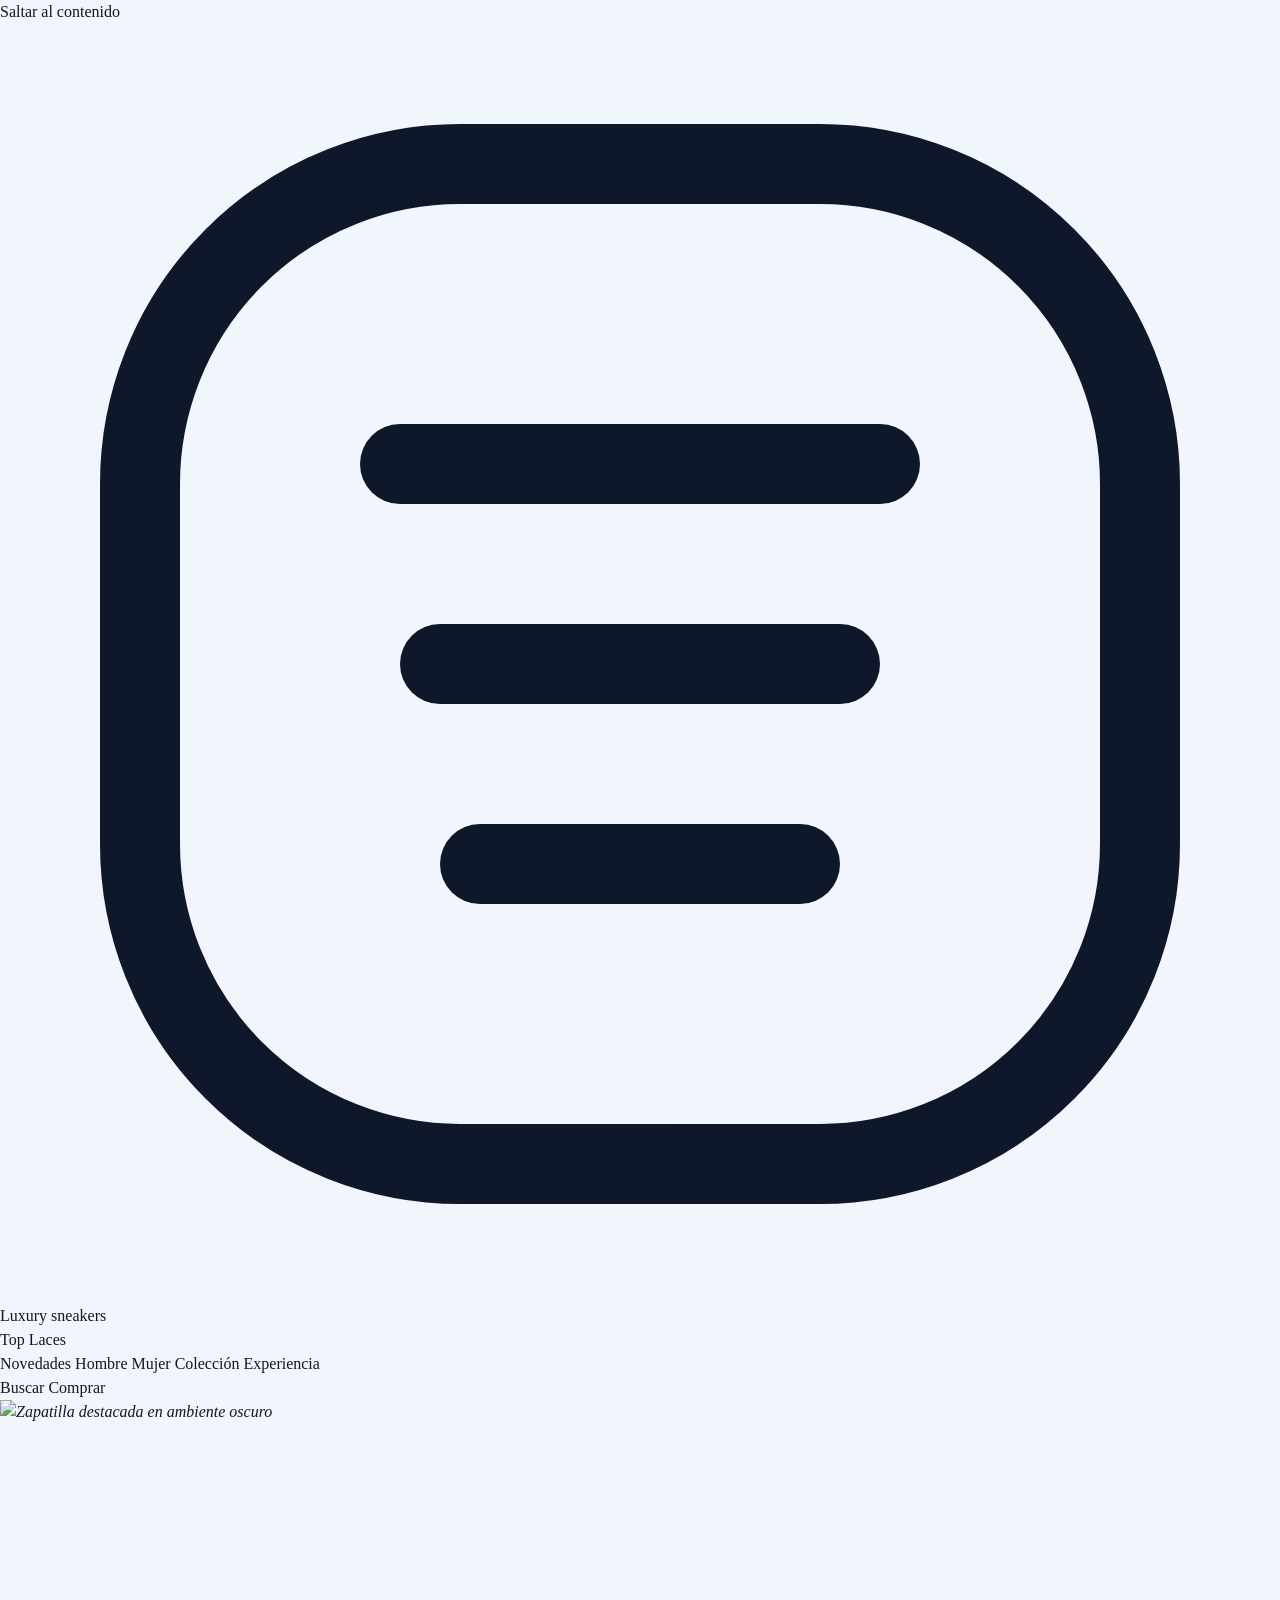
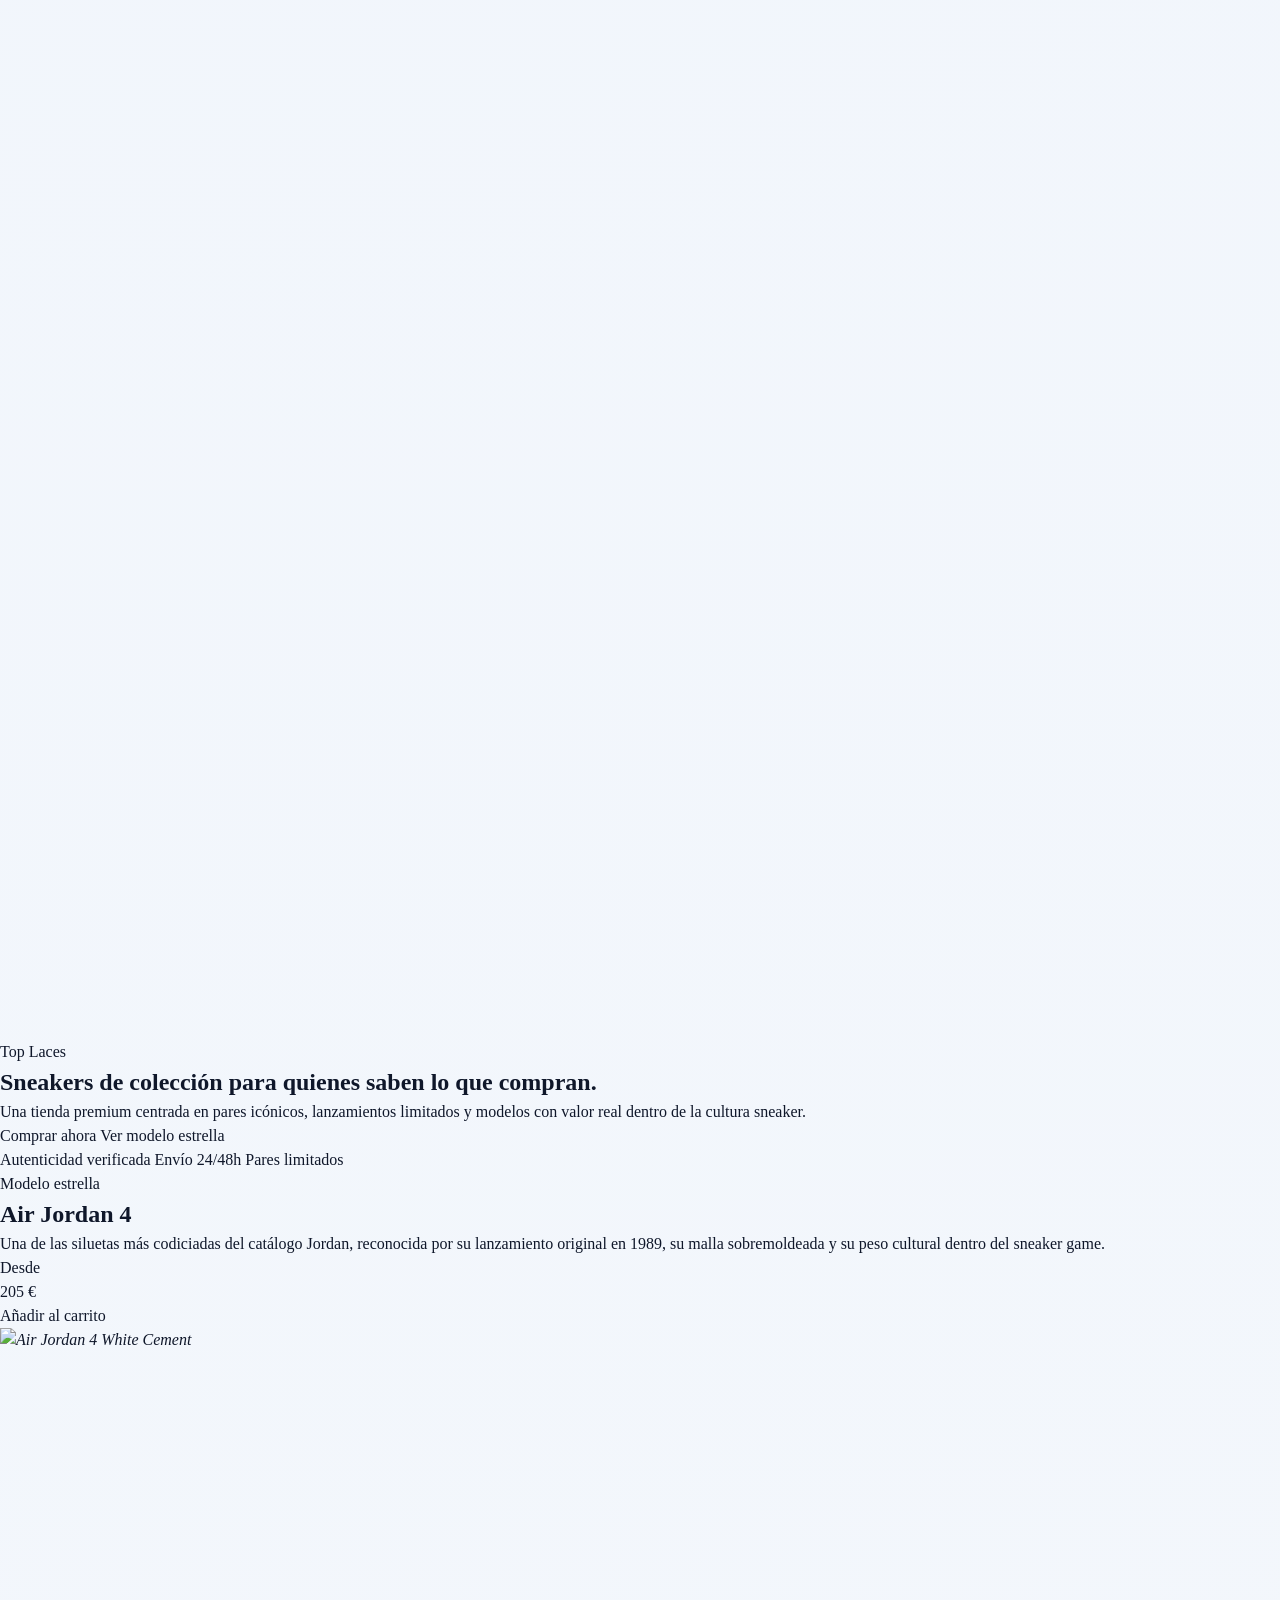
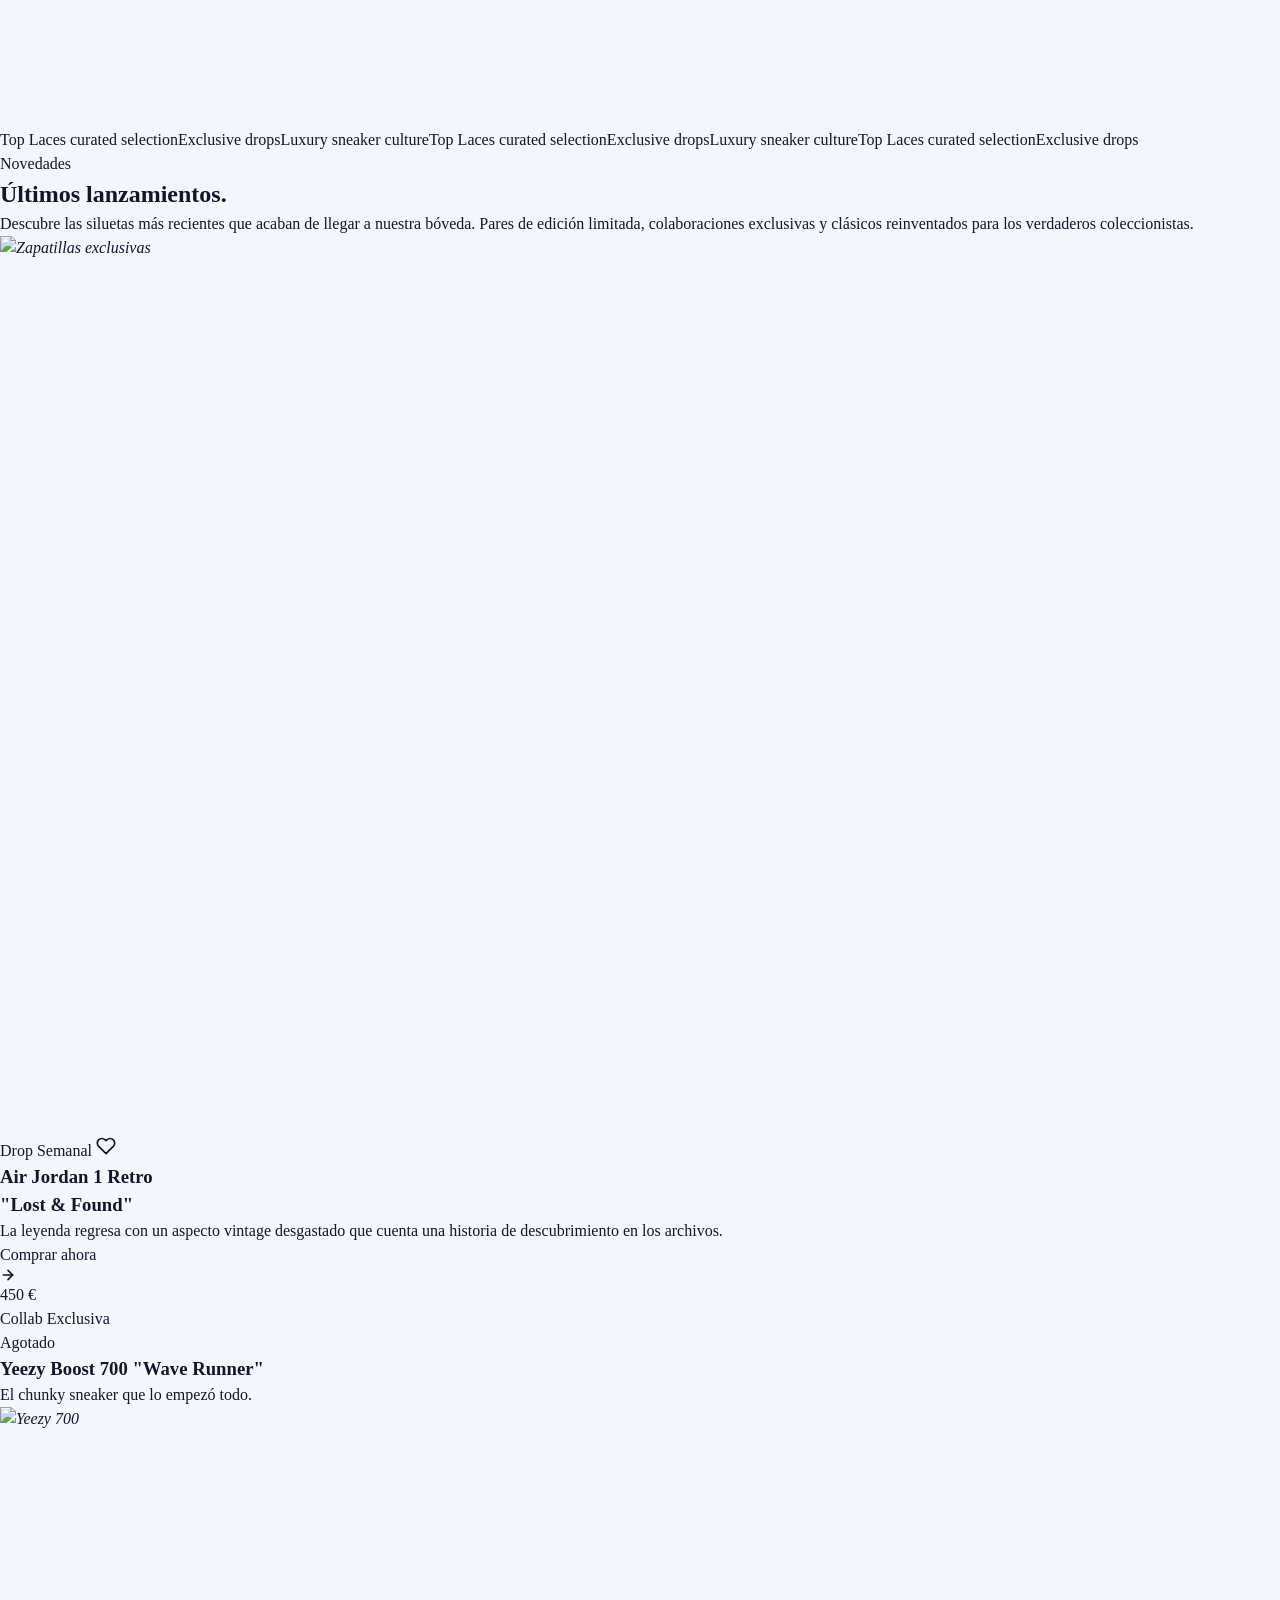
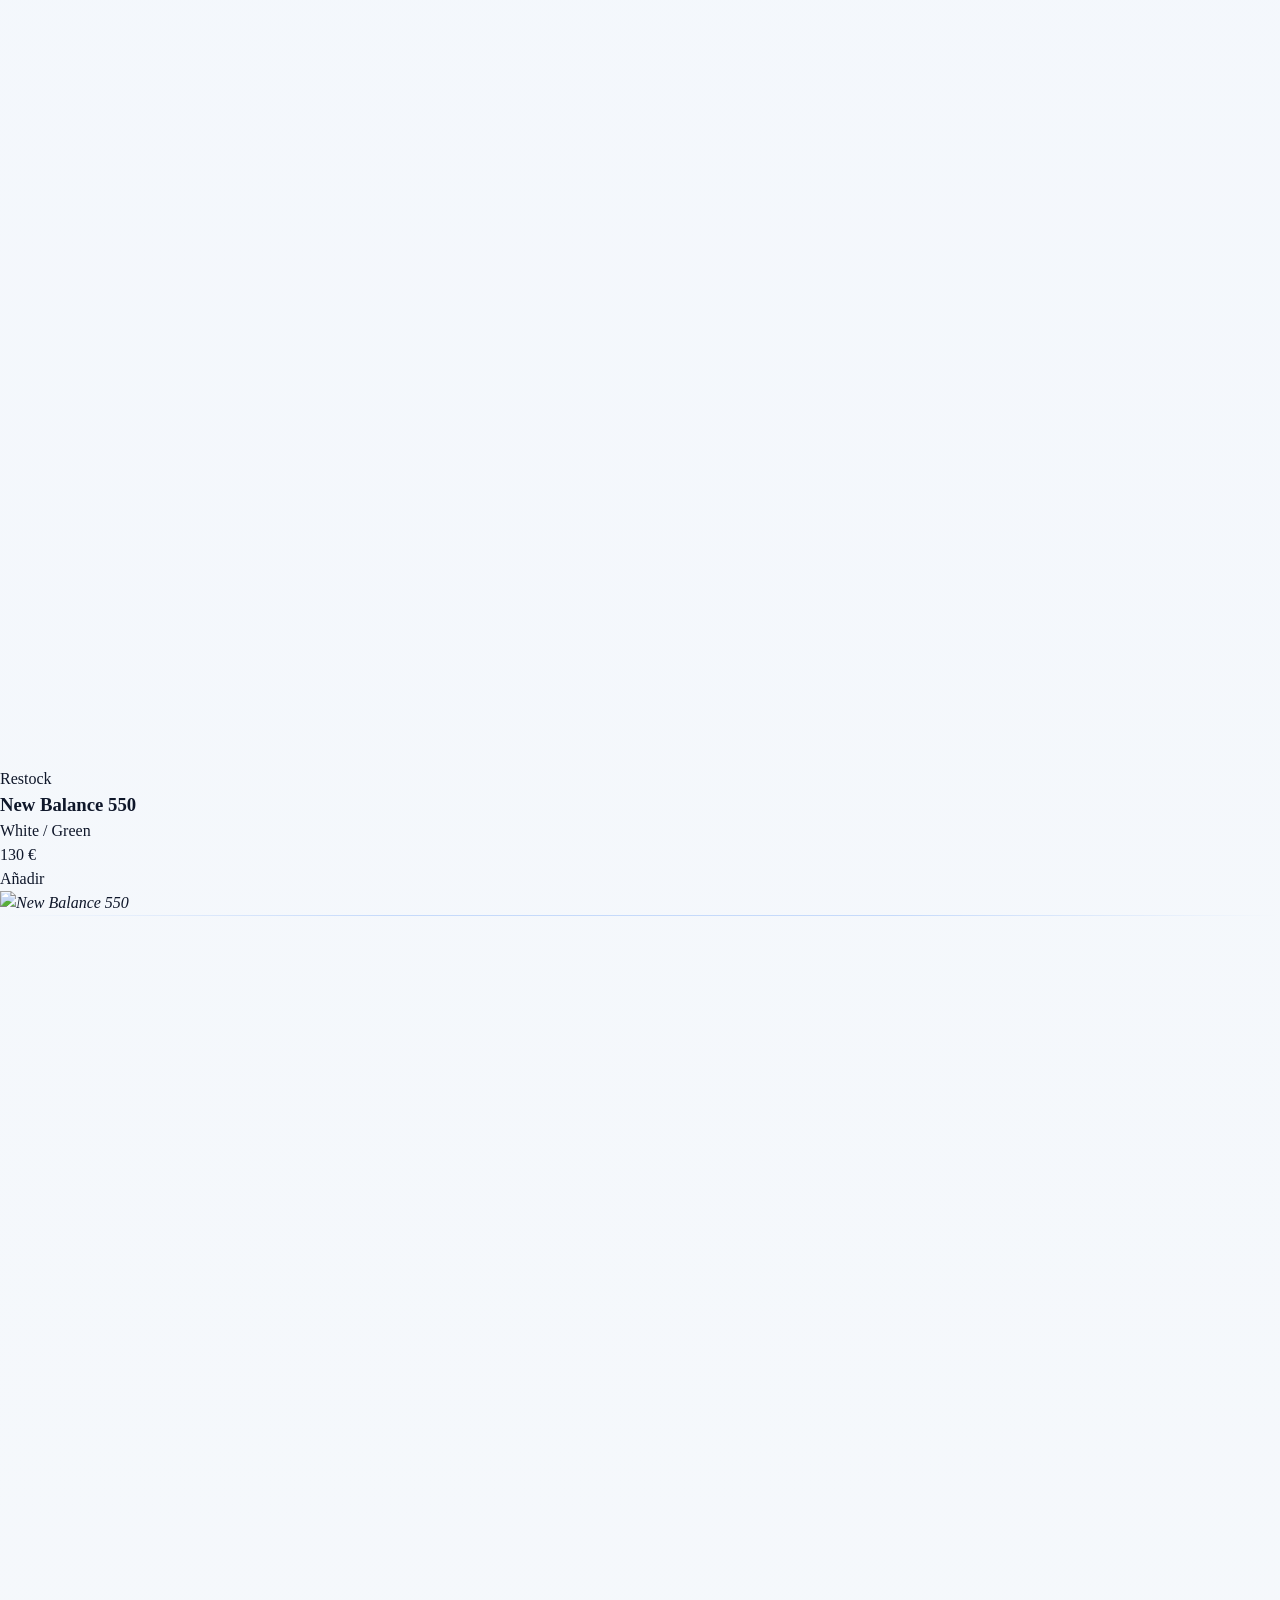
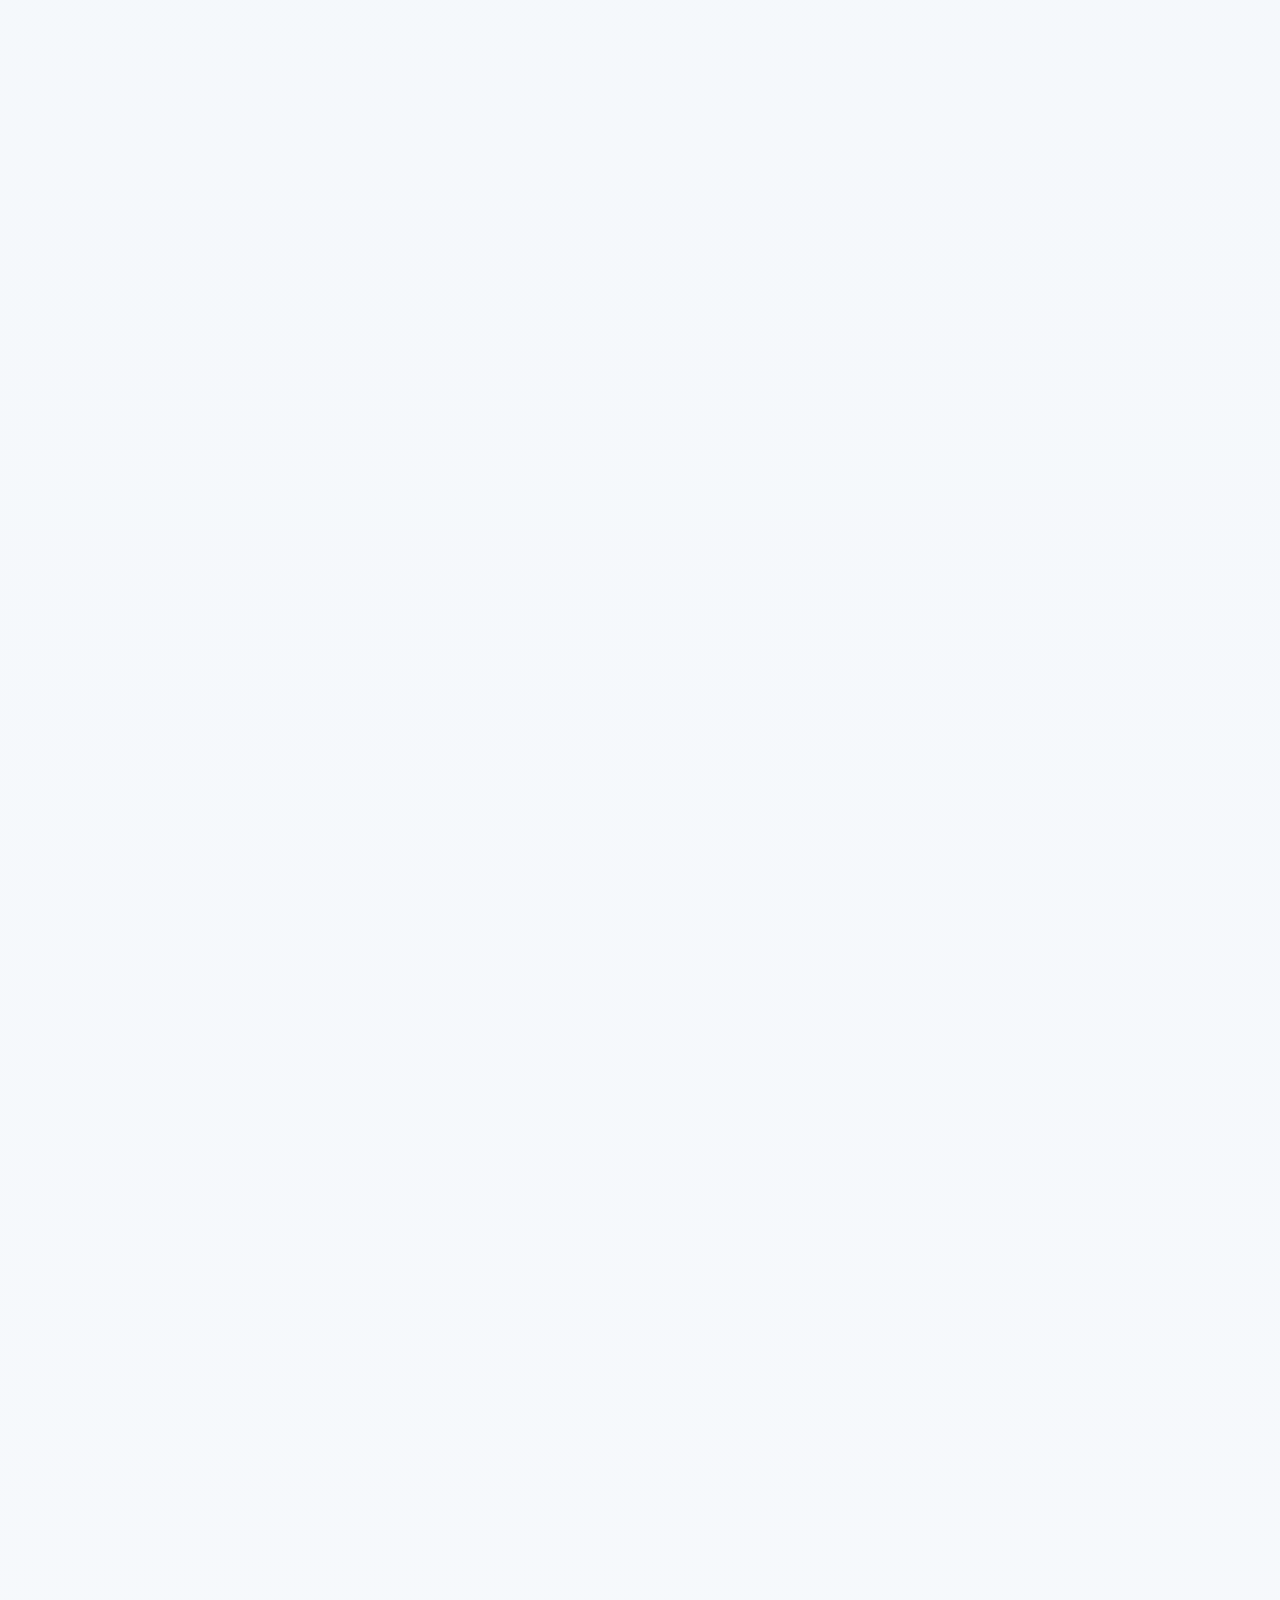
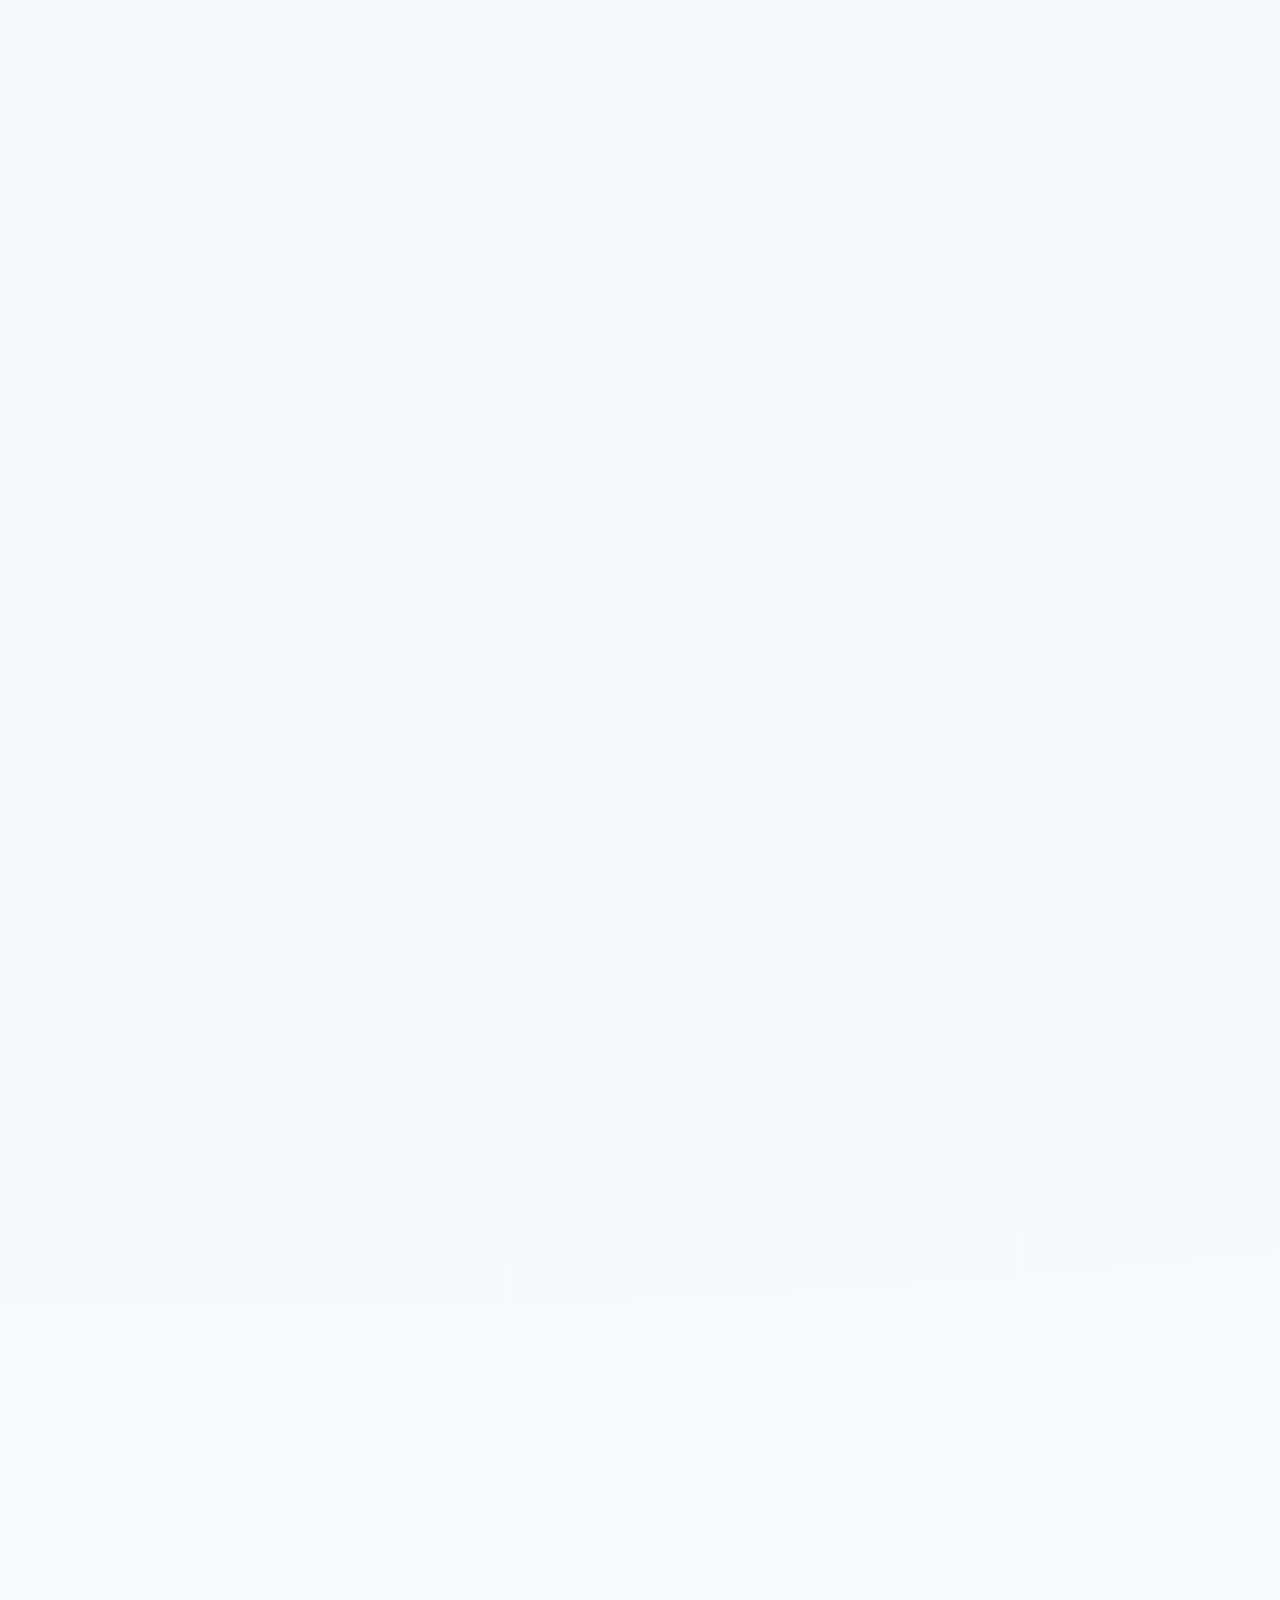
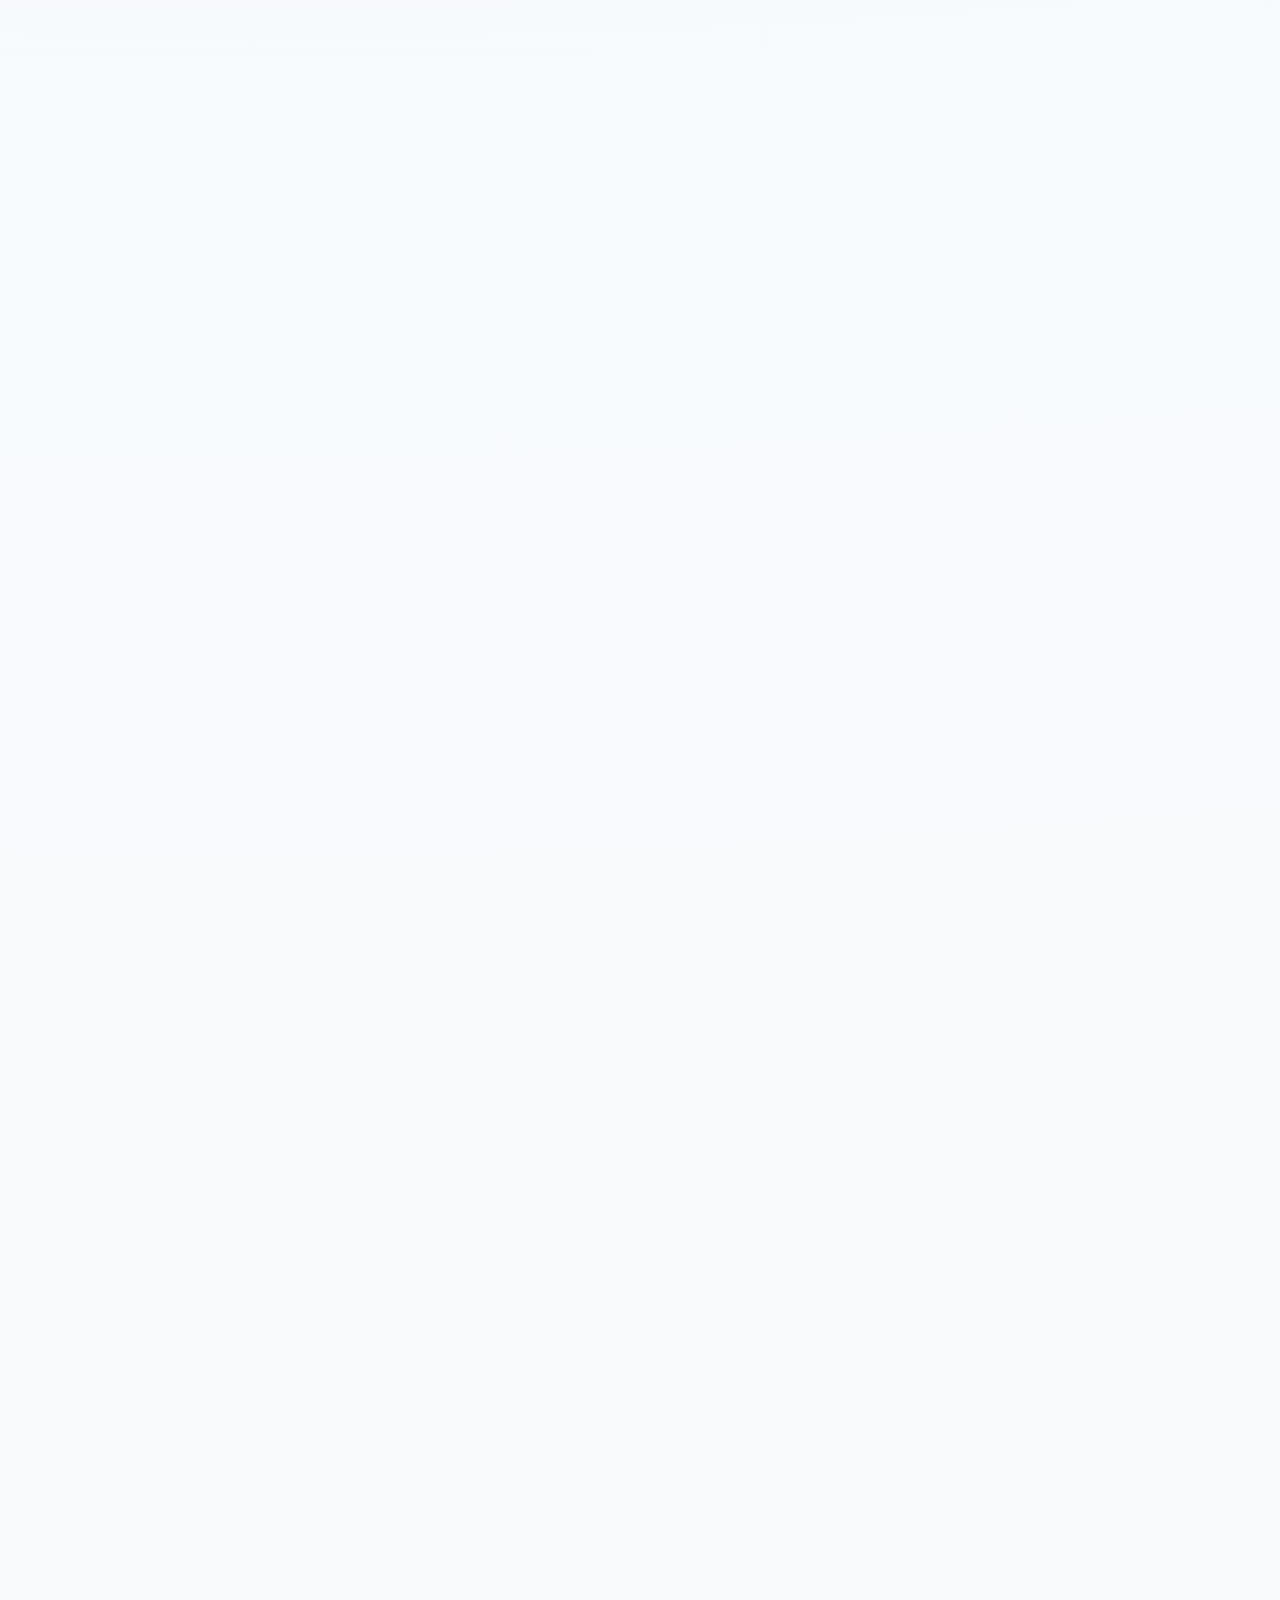
==== commit ce268be5: "feat: implement centralized image styling classes and update product assets" ====
--- a/index.html
+++ b/index.html
@@ -147,7 +147,7 @@
                 <img
                   src="https://images.stockx.com/images/Air-Jordan-4-Retro-White-Cement-2025.jpg?fit=fill&bg=FFFFFF&w=1200&h=857&fm=webp&auto=compress&q=90&dpr=2&trim=color&updated_at=1737726370"
                   alt="Air Jordan 4 White Cement" width="1200" height="857" loading="lazy"
-                  class="w-full max-w-2xl drop-shadow-[0_30px_50px_rgba(0,0,0,0.55)]">
+                  class="hero-feature-img w-full max-w-2xl drop-shadow-[0_30px_50px_rgba(0,0,0,0.55)]">
               </div>
             </div>
           </article>
@@ -236,9 +236,9 @@
                 <p class="mt-2 text-sm text-dark/70">El chunky sneaker que lo empezó todo.</p>
               </div>
               <div
-                class="mt-6 flex items-center justify-center rounded-2xl bg-[radial-gradient(circle_at_center,rgba(255,255,255,0.7)_0%,transparent_80%)] p-4 transition-transform duration-500 group-hover:scale-105">
+                class="mt-6 flex items-center justify-center rounded-2xl bg-[radial-gradient(circle_at_center,rgba(255,255,255,0.7)_0%,transparent_80%)] p-4 transition-transform duration-500 group-hover:scale-105" style="aspect-ratio:4/3;overflow:hidden">
                 <img src="https://images.unsplash.com/photo-1514989940723-e8e51635b782?auto=format&fit=crop&w=600&q=80"
-                  alt="Yeezy 700" class="h-32 w-auto object-contain mix-blend-multiply drop-shadow-2xl" loading="lazy">
+                  alt="Yeezy 700" class="mini-product-img h-full w-full object-contain mix-blend-multiply drop-shadow-2xl" loading="lazy">
               </div>
             </div>
           </article>
@@ -262,7 +262,7 @@
                   class="magnetic rounded-full border border-dark/10 bg-paper px-5 py-2.5 text-sm font-bold transition hover:border-accent hover:text-accent">Añadir</button>
                 <img src="https://images.unsplash.com/photo-1606107557195-0e29a4b5b4aa?auto=format&fit=crop&w=400&q=80"
                   alt="New Balance 550"
-                  class="h-28 w-auto origin-bottom-right object-contain drop-shadow-xl transition-transform duration-500 group-hover:-rotate-3 group-hover:scale-110"
+                  class="mini-product-img h-36 w-36 origin-bottom-right object-contain drop-shadow-xl transition-transform duration-500 group-hover:-rotate-3 group-hover:scale-110"
                   loading="lazy">
               </div>
             </div>
@@ -420,26 +420,26 @@
 
     /* ---- Collection: Dynamic cards from nombres.txt ---- */
     const sneakers = [
-      { name:'Jordan Retro 1 Chicago Lost and Found', brand:'Nike / Jordan', cat:'nike', price:'450 €', img:'assets/img/jordanChica.png', gradient:'#8B0000,#1a1a1a', desc:'La leyenda que lo empezó todo, regresa con acabado vintage.' },
-      { name:'Jordan Retro 1 Obsidian High', brand:'Nike / Jordan', cat:'nike', price:'320 €', img:'https://images.stockx.com/images/Air-Jordan-1-Retro-High-Obsidian-UNC.jpg?fit=fill&bg=FFFFFF&w=700&h=500&fm=webp&auto=compress&q=90', gradient:'#1e3a5f,#0F172A', desc:'Tonos obsidiana y university blue en una silueta inmortal.' },
-      { name:'Jordan Retro 1 Low Travis Scott x Fragment', brand:'Nike / Jordan', cat:'nike', price:'1.200 €', img:'https://images.stockx.com/images/Air-Jordan-1-Retro-Low-OG-SP-Fragment-x-Travis-Scott.jpg?fit=fill&bg=FFFFFF&w=700&h=500&fm=webp&auto=compress&q=90', gradient:'#2d4a7a,#0a1628', desc:'Triple collab legendaria. Fragment x Cactus Jack x Jordan.' },
-      { name:'Jordan Retro 4 Yellow Thunder', brand:'Nike / Jordan', cat:'nike', price:'380 €', img:'assets/img/jordantv.png', gradient:'#d4a017,#1a1a1a', desc:'Thunder amarillo sobre negro: contraste icónico de los 90.' },
-      { name:'Nike AF1 x Louis Vuitton', brand:'Nike / Jordan', cat:'nike', price:'2.750 €', img:'assets/img/af1lv.png', gradient:'#3d2b1f,#0F172A', desc:'Virgil Abloh fusionó el lujo parisino con el streetwear.' },
-      { name:'Yeezy 350 Zebra', brand:'Yeezy / Adidas', cat:'yeezy', price:'280 €', img:'assets/img/yeezy350.png', gradient:'#e0e0e0,#1a1a1a', desc:'El patrón zebra que definió una era del sneaker game.' },
-      { name:'Adidas Forum Bad Bunny Rosas', brand:'Yeezy / Adidas', cat:'yeezy', price:'350 €', img:'https://images.stockx.com/images/adidas-Forum-Low-Bad-Bunny-Pink-Easter-Egg.jpg?fit=fill&bg=FFFFFF&w=700&h=500&fm=webp&auto=compress&q=90', gradient:'#e8a0bf,#f5d5e0', desc:'Bad Bunny x Adidas: rosa pastel con actitud latina.' },
-      { name:'Adidas x Pharrell Williams', brand:'Yeezy / Adidas', cat:'yeezy', price:'220 €', img:'https://images.stockx.com/images/adidas-NMD-HU-Pharrell-Human-Race-Yellow.jpg?fit=fill&bg=FFFFFF&w=700&h=500&fm=webp&auto=compress&q=90', gradient:'#f5c518,#ff8c00', desc:'Human Race: color vibrante y mensaje positivo.' },
-      { name:'Yeezy Slide Bone', brand:'Yeezy / Adidas', cat:'yeezy', price:'160 €', img:'assets/img/slideyeeze.png', gradient:'#d4c9a8,#f0ead6', desc:'Minimalismo total. La slide que conquistó el streetwear.' },
-      { name:'Yeezy Foam Runner Onyx', brand:'Yeezy / Adidas', cat:'yeezy', price:'190 €', img:'https://images.stockx.com/images/adidas-Yeezy-Foam-RNNR-Onyx.jpg?fit=fill&bg=FFFFFF&w=700&h=500&fm=webp&auto=compress&q=90', gradient:'#1a1a1a,#333333', desc:'Forma alienígena, comodidad terrestre. Foam futurista.' },
-      { name:'Air Jordan 1 x Off-White', brand:'Off-White', cat:'offwhite', price:'5.500 €', img:'assets/img/jordanOff.png', gradient:'#e8e8e8,#b0b0b0', desc:'La deconstrucción que cambió la industria para siempre.' },
-      { name:'Air Max 90 x Off-White', brand:'Off-White', cat:'offwhite', price:'1.800 €', img:'https://images.stockx.com/images/Nike-Air-Max-90-Off-White.jpg?fit=fill&bg=FFFFFF&w=700&h=500&fm=webp&auto=compress&q=90', gradient:'#f5f0e1,#d4c9a8', desc:'Virgil reimaginó el clásico runner con su visión única.' },
-      { name:'Air Presto x Off-White', brand:'Off-White', cat:'offwhite', price:'2.200 €', img:'https://images.stockx.com/images/Nike-Air-Presto-Off-White.jpg?fit=fill&bg=FFFFFF&w=700&h=500&fm=webp&auto=compress&q=90', gradient:'#1a1a1a,#444', desc:'Presto deconstruido: transparencia y etiquetas icónicas.' },
-      { name:'Air Vapormax x Off-White', brand:'Off-White', cat:'offwhite', price:'1.600 €', img:'https://images.stockx.com/images/Nike-Air-VaporMax-Off-White.jpg?fit=fill&bg=FFFFFF&w=700&h=500&fm=webp&auto=compress&q=90', gradient:'#c8d6e5,#dfe6ed', desc:'Cámara de aire expuesta, diseño transparente radical.' },
-      { name:'Blazer Mid x Off-White', brand:'Off-White', cat:'offwhite', price:'1.400 €', img:'https://images.stockx.com/images/Nike-Blazer-Mid-Off-White.jpg?fit=fill&bg=FFFFFF&w=700&h=500&fm=webp&auto=compress&q=90', gradient:'#f5f5f5,#e0e0e0', desc:'El Blazer vintage llevado al arte contemporáneo.' },
-      { name:'Converse Chuck Taylor x Off-White', brand:'Off-White', cat:'offwhite', price:'1.100 €', img:'https://images.stockx.com/images/Converse-Chuck-Taylor-All-Star-Vulcanized-Hi-Off-White.jpg?fit=fill&bg=FFFFFF&w=700&h=500&fm=webp&auto=compress&q=90', gradient:'#f8f4e3,#e8dcc8', desc:'Chuck Taylor deconstruido: lona cruda y costuras vistas.' },
-      { name:'Zoom Fly SP x Off-White', brand:'Off-White', cat:'offwhite', price:'900 €', img:'https://images.stockx.com/images/Nike-Zoom-Fly-Off-White-Pink.jpg?fit=fill&bg=FFFFFF&w=700&h=500&fm=webp&auto=compress&q=90', gradient:'#f8c8d4,#f0a0b8', desc:'Rendimiento running con estética de pasarela.' },
-      { name:'Air Force 1 Low x Off-White', brand:'Off-White', cat:'offwhite', price:'2.000 €', img:'https://images.stockx.com/images/Nike-Air-Force-1-Low-Off-White.jpg?fit=fill&bg=FFFFFF&w=700&h=500&fm=webp&auto=compress&q=90', gradient:'#f0ead6,#d4c9a8', desc:'El AF1 reimaginado con la marca registrada de Virgil.' },
-      { name:'React Hyperdunk x Off-White', brand:'Off-White', cat:'offwhite', price:'750 €', img:'https://images.stockx.com/images/Nike-React-Hyperdunk-2017-Flyknit-Off-White.jpg?fit=fill&bg=FFFFFF&w=700&h=500&fm=webp&auto=compress&q=90', gradient:'#1a1a1a,#2d2d2d', desc:'Performance basketball con el ADN de Off-White.' },
-      { name:'Air Max 97 x Off-White', brand:'Off-White', cat:'offwhite', price:'1.500 €', img:'https://images.stockx.com/images/Nike-Air-Max-97-Off-White.jpg?fit=fill&bg=FFFFFF&w=700&h=500&fm=webp&auto=compress&q=90', gradient:'#c0c0c0,#e8e8e8', desc:'Silver bullet deconstruida con suela traslúcida.' }
+      { name:'Jordan Retro 1 Chicago Lost and Found', brand:'Nike / Jordan', cat:'nike', price:'450 €', img:'assets/img/Jordan retro 1 chicago lost and found.png', gradient:'#8B0000,#1a1a1a', desc:'La leyenda que lo empezó todo, regresa con acabado vintage.' },
+      { name:'Jordan Retro 1 Obsidian High', brand:'Nike / Jordan', cat:'nike', price:'400 €', img:'assets/img/Jordan retro 1 obsidian high.png', gradient:'#1e3a5f,#0F172A', desc:'Tonos obsidiana y university blue en una silueta inmortal.' },
+      { name:'Jordan 1 Low Travis Scott x Fragment', brand:'Nike / Jordan', cat:'nike', price:'1.400 €', img:'assets/img/Jordan retro 1 low travis scott x fragment.png', gradient:'#2d4a7a,#0a1628', desc:'Triple collab legendaria. Fragment x Cactus Jack x Jordan.' },
+      { name:'Jordan Retro 4 Yellow Thunder', brand:'Nike / Jordan', cat:'nike', price:'300 €', img:'assets/img/jordan retro 4 yellow thunder.png', gradient:'#d4a017,#1a1a1a', desc:'Thunder amarillo sobre negro: contraste icónico de los 90.' },
+      { name:'Nike AF1 x Louis Vuitton', brand:'Nike / Jordan', cat:'nike', price:'8.000 €', img:'assets/img/Nike af1 x louis vuitton.png', gradient:'#3d2b1f,#0F172A', desc:'Virgil Abloh fusionó el lujo parisino con el streetwear.' },
+      { name:'Yeezy 350 Zebra', brand:'Yeezy / Adidas', cat:'yeezy', price:'300 €', img:'assets/img/Yeezy 350 zebra.png', gradient:'#e0e0e0,#1a1a1a', desc:'El patrón zebra que definió una era del sneaker game.' },
+      { name:'Adidas Forum Bad Bunny Azules', brand:'Yeezy / Adidas', cat:'yeezy', price:'300 €', img:'assets/img/Adidas forum bad bunny azules.png', gradient:'#85a1c1,#e2e8f0', desc:'Bad Bunny x Adidas: azul con actitud latina.' },
+      { name:'Adidas x Pharrell Williams', brand:'Yeezy / Adidas', cat:'yeezy', price:'300 €', img:'assets/img/Adidas x pharrem williams.png', gradient:'#f5c518,#ff8c00', desc:'Human Race: color vibrante y mensaje positivo.' },
+      { name:'Yeezy Slide Bone', brand:'Yeezy / Adidas', cat:'yeezy', price:'140 €', img:'assets/img/Yeezy slide bone.png', gradient:'#d4c9a8,#f0ead6', desc:'Minimalismo total. La slide que conquistó el streetwear.' },
+      { name:'Yeezy Foam Runner Onyx', brand:'Yeezy / Adidas', cat:'yeezy', price:'150 €', img:'assets/img/Yeezy foam onyx.png', gradient:'#1a1a1a,#333333', desc:'Forma alienígena, comodidad terrestre. Foam futurista.' },
+      { name:'Air Jordan 1 x Off-White', brand:'Off-White', cat:'offwhite', price:'5.500 €', img:'assets/img/Air Jordan 1 x off white.png', gradient:'#e8e8e8,#b0b0b0', desc:'La deconstrucción que cambió la industria para siempre.' },
+      { name:'Air Max 90 x Off-White', brand:'Off-White', cat:'offwhite', price:'1.000 €', img:'assets/img/Air Max 90 x off white.png', gradient:'#f5f0e1,#d4c9a8', desc:'Virgil reimaginó el clásico runner con su visión única.' },
+      { name:'Air Presto x Off-White', brand:'Off-White', cat:'offwhite', price:'800 €', img:'assets/img/Air Presto. x off white.png', gradient:'#1a1a1a,#444', desc:'Presto deconstruido: transparencia y etiquetas icónicas.' },
+      { name:'Air Vapormax x Off-White', brand:'Off-White', cat:'offwhite', price:'400 €', img:'assets/img/Air Vapormax x off white.png', gradient:'#c8d6e5,#dfe6ed', desc:'Cámara de aire expuesta, diseño transparente radical.' },
+      { name:'Blazer Mid x Off-White', brand:'Off-White', cat:'offwhite', price:'1.200 €', img:'assets/img/Blazer Mid x off white.png', gradient:'#f5f5f5,#e0e0e0', desc:'El Blazer vintage llevado al arte contemporáneo.' },
+      { name:'Converse Chuck Taylor x Off-White', brand:'Off-White', cat:'offwhite', price:'1.200 €', img:'https://images.stockx.com/images/Converse-Chuck-Taylor-All-Star-Vulcanized-Hi-Off-White.jpg?fit=fill&bg=FFFFFF&w=700&h=500&fm=webp&auto=compress&q=90', gradient:'#f8f4e3,#e8dcc8', desc:'Chuck Taylor deconstruido: lona cruda y costuras vistas.' },
+      { name:'Zoom Fly SP x Off-White', brand:'Off-White', cat:'offwhite', price:'400 €', img:'assets/img/Zoom Fly SP x off white.png', gradient:'#f8c8d4,#f0a0b8', desc:'Rendimiento running con estética de pasarela.' },
+      { name:'Air Force 1 Low x Off-White', brand:'Off-White', cat:'offwhite', price:'1.500 €', img:'assets/img/Air Force 1 Low x off white .png', gradient:'#f0ead6,#d4c9a8', desc:'El AF1 reimaginado con la marca registrada de Virgil.' },
+      { name:'React Hyperdunk x Off-White', brand:'Off-White', cat:'offwhite', price:'800 €', img:'assets/img/React Hyperdunk x off white.png', gradient:'#1a1a1a,#2d2d2d', desc:'Performance basketball con el ADN de Off-White.' },
+      { name:'Air Max 97 x Off-White', brand:'Off-White', cat:'offwhite', price:'1.200 €', img:'assets/img/Air Max 97 x off white.png', gradient:'#c0c0c0,#e8e8e8', desc:'Silver bullet deconstruida con suela traslúcida.' }
     ];
 
     const categories = [
@@ -469,8 +469,8 @@
         const card = document.createElement('article');
         card.className = `soft-card shimmer-card overflow-hidden rounded-[2.2rem] border border-dark/10 bg-surface shadow-[0_18px_45px_rgba(15,23,42,0.08)] fade-up fade-up-d${Math.min(i + 1, 10)}`;
         card.innerHTML = `
-          <div class="relative overflow-hidden p-6" style="background:linear-gradient(180deg,${g1} 0%,${g2} 100%)">
-            <img src="${s.img}" alt="${s.name}" loading="lazy" class="product-card-img h-52 w-full object-contain drop-shadow-xl">
+          <div class="product-card-img-wrapper relative overflow-hidden bg-white">
+            <img src="${s.img}" alt="${s.name}" loading="lazy" class="product-card-img mix-blend-multiply drop-shadow-xl">
           </div>
           <div class="p-6">
             <div class="flex items-center justify-between">
--- a/assets/styles/components.css
+++ b/assets/styles/components.css
@@ -105,12 +105,49 @@
 }
 
 /* ---------- Product Card (colección) ---------- */
+
+/* Contenedor de imagen con aspect-ratio fijo */
+.product-card-img-wrapper {
+  position: relative;
+  width: 100%;
+  aspect-ratio: 4 / 3;
+  display: flex;
+  align-items: center;
+  justify-content: center;
+  overflow: hidden;
+}
+
 .product-card-img {
+  width: 100%;
+  height: 100%;
+  object-fit: contain;
+  object-position: center;
   transition: transform 600ms var(--ease);
+  /* Asegurar que la imagen se contiene dentro del marco */
+  max-width: 100%;
+  max-height: 100%;
+  padding: 0.5rem;
 }
 
 .soft-card:hover .product-card-img {
-  transform: scale(1.05) rotate(-2deg);
+  transform: scale(1.08) rotate(-2deg);
+}
+
+/* ---------- Hero / Feature images ---------- */
+.hero-feature-img {
+  width: 100%;
+  height: 100%;
+  object-fit: contain;
+  object-position: center;
+  max-height: 400px;
+}
+
+/* ---------- Mini product images (sidebar cards) ---------- */
+.mini-product-img {
+  object-fit: contain;
+  object-position: center;
+  max-width: 100%;
+  max-height: 100%;
 }
 
 /* ---------- Brand pill ---------- */
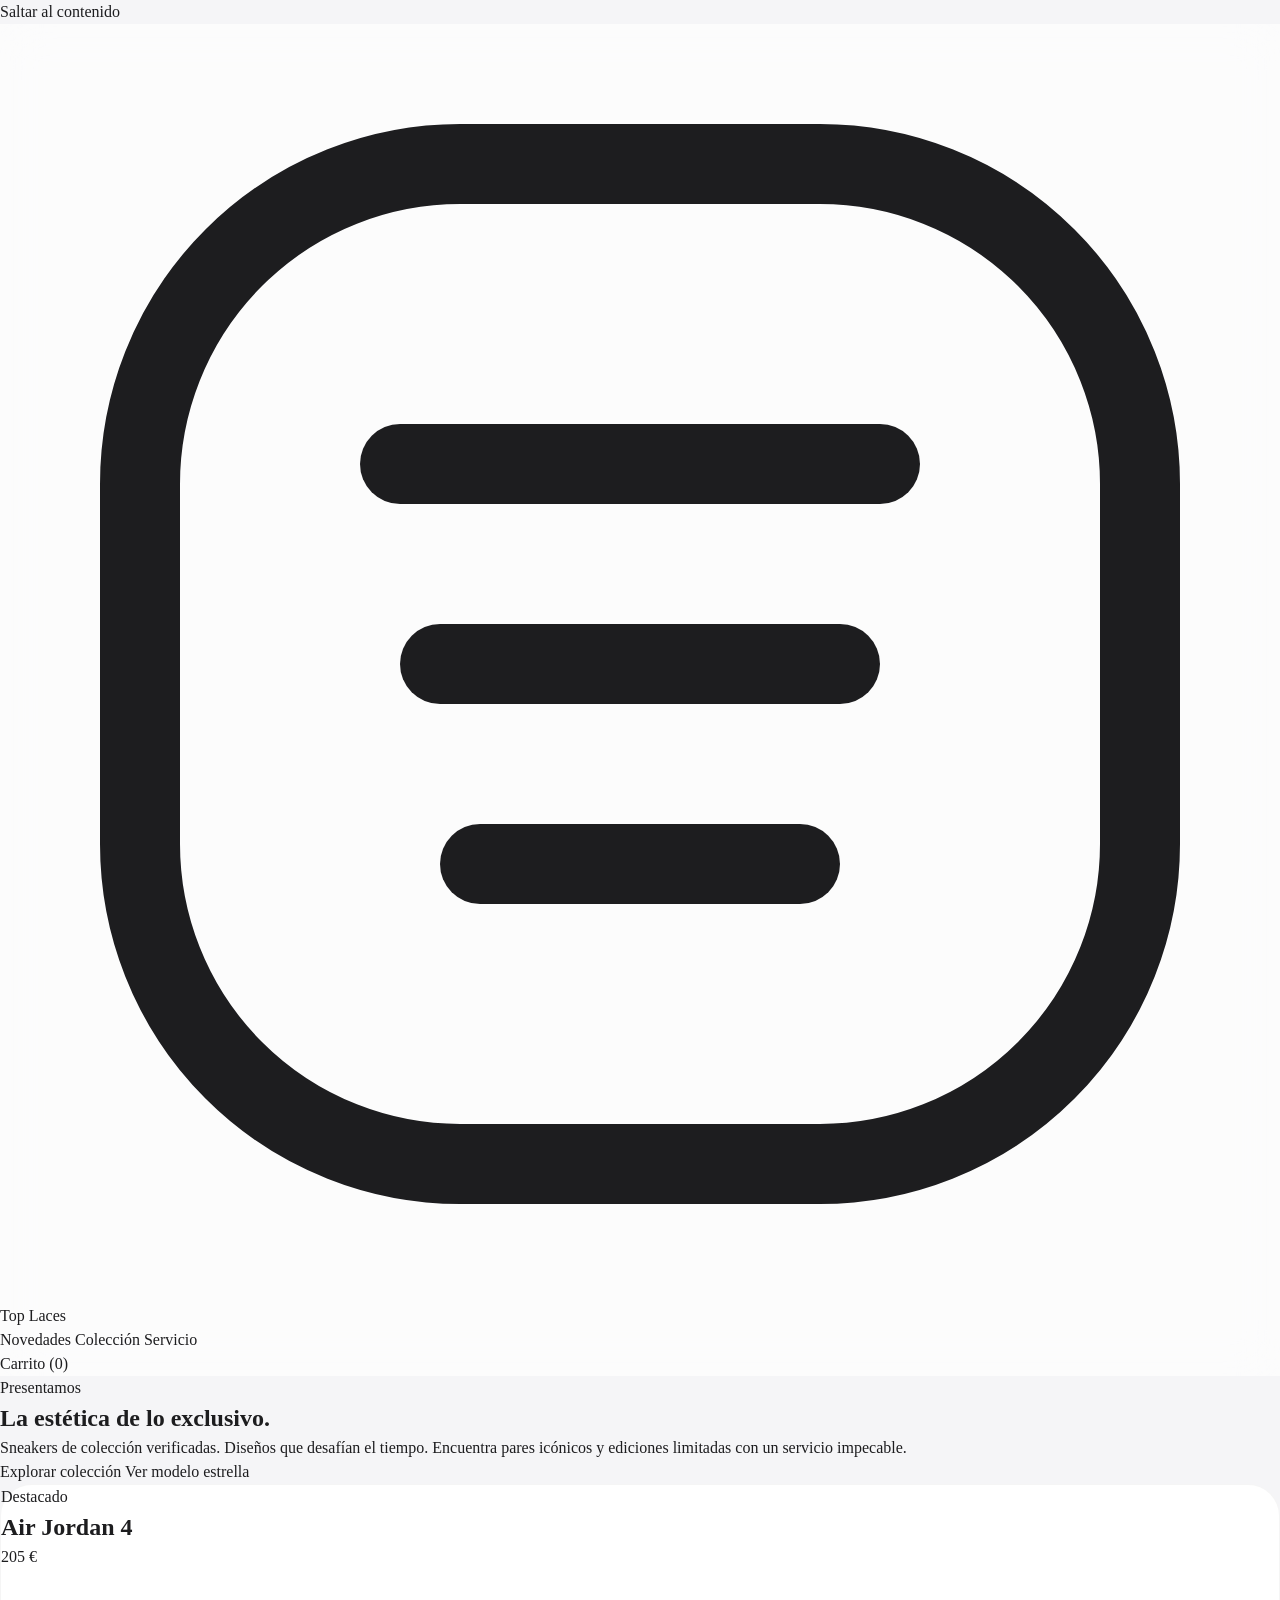
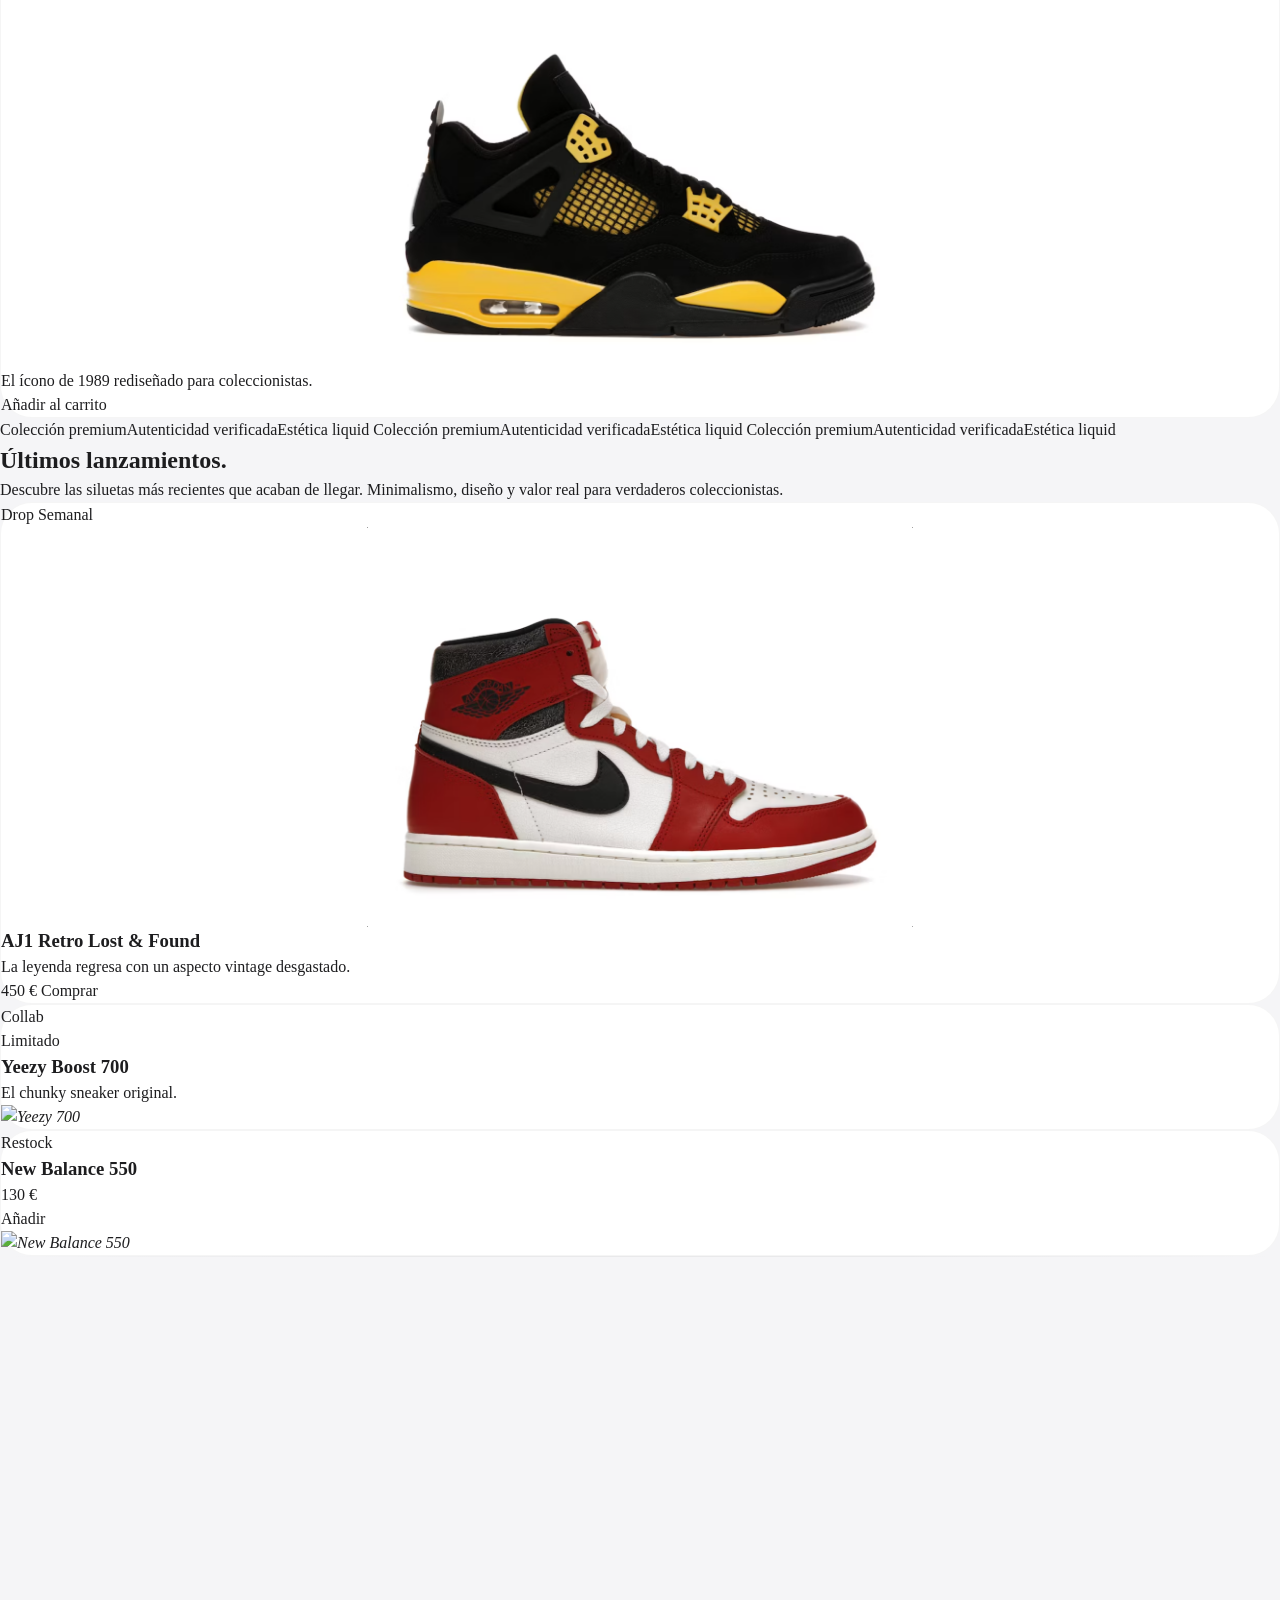
==== commit f7a125ad: "Añadir carrito,retoques finales en la página de compra y finalización del script." ====
--- a/index.html
+++ b/index.html
@@ -4,39 +4,43 @@
 <head>
   <meta charset="UTF-8" />
   <meta name="viewport" content="width=device-width, initial-scale=1.0" />
-  <title>Top Laces - Sneakers de lujo</title>
+  <title>Top Laces - Luxury Sneakers</title>
   <script src="https://cdn.tailwindcss.com"></script>
   <link rel="preconnect" href="https://fonts.googleapis.com">
   <link rel="preconnect" href="https://fonts.gstatic.com" crossorigin>
-  <link
-    href="https://fonts.googleapis.com/css2?family=Manrope:wght@400;500;600;700;800&family=Cormorant+Garamond:wght@600;700&display=swap"
-    rel="stylesheet">
+  <link href="https://fonts.googleapis.com/css2?family=Inter:wght@400;500;600;700;800&display=swap" rel="stylesheet">
   <!-- CSS Modular -->
   <link rel="stylesheet" href="assets/styles/reset.css">
   <link rel="stylesheet" href="assets/styles/global.css">
   <link rel="stylesheet" href="assets/styles/components.css">
   <link rel="stylesheet" href="assets/styles/animations.css">
+  <style>
+    @keyframes shimmer {
+      100% { transform: translateX(100%); }
+    }
+  </style>
   <script>
     tailwind.config = {
       theme: {
         extend: {
           colors: {
-            dark: '#0F172A',
-            accent: '#3B82F6',
-            muted: '#E2E8F0',
-            surface: '#F8FAFC',
-            paper: '#FFFFFF'
+            dark: '#1D1D1F',
+            accent: '#000000',
+            muted: '#F5F5F7',
+            surface: '#F5F5F7',
+            paper: '#FFFFFF',
+            secondary: '#86868B'
           },
           fontFamily: {
-            sans: ['Manrope', 'sans-serif'],
-            display: ['Cormorant Garamond', 'serif']
+            sans: ['Inter', '-apple-system', 'BlinkMacSystemFont', 'sans-serif'],
           },
           boxShadow: {
-            soft: '0 20px 60px rgba(15, 23, 42,0.12)',
-            luxe: '0 30px 90px rgba(15, 23, 42,0.18)'
+            subtle: '0 4px 20px rgba(0, 0, 0, 0.03)',
+            soft: '0 10px 40px rgba(0, 0, 0, 0.05)',
+            luxe: '0 30px 80px rgba(0, 0, 0, 0.1)'
           },
           letterSpacing: {
-            luxe: '0.18em'
+            tightest: '-.04em',
           }
         }
       }
@@ -44,227 +48,187 @@
   </script>
 </head>
 
-<body class="font-sans antialiased">
+<body class="font-sans antialiased text-dark bg-surface">
   <a href="#contenido"
     class="sr-only focus:not-sr-only focus:fixed focus:left-4 focus:top-4 focus:z-50 focus:rounded-full focus:bg-dark focus:px-4 focus:py-2 focus:text-paper">Saltar
     al contenido</a>
 
+  <!-- Floating Navigation (Glassmorphism) -->
   <header id="site-header"
-    class="sticky top-0 z-40 border-b border-dark/10 bg-surface/82 backdrop-blur-xl transition-all duration-500">
-    <div class="mx-auto flex max-w-7xl items-center justify-between px-4 py-3 md:px-8">
-      <div class="flex items-center gap-10">
-        <a href="#" class="flex items-center gap-3" aria-label="Top Laces inicio">
-          <svg viewBox="0 0 64 64" class="h-10 w-10 text-dark" fill="none" xmlns="http://www.w3.org/2000/svg"
-            aria-hidden="true">
-            <rect x="7" y="7" width="50" height="50" rx="16" stroke="currentColor" stroke-width="4" />
-            <path d="M20 22H44" stroke="currentColor" stroke-width="4" stroke-linecap="round" />
-            <path d="M22 32H42" stroke="currentColor" stroke-width="4" stroke-linecap="round" />
-            <path d="M24 42H40" stroke="currentColor" stroke-width="4" stroke-linecap="round" />
-          </svg>
-          <div>
-            <p class="text-[11px] font-semibold uppercase tracking-luxe text-accent">Luxury sneakers</p>
-            <p class="text-xl font-extrabold tracking-tight">Top Laces</p>
-          </div>
-        </a>
-        <nav class="hidden items-center gap-7 text-sm font-semibold lg:flex">
-          <a href="#novedades" class="transition hover:text-accent">Novedades</a>
-          <a href="#hombre" class="transition hover:text-accent">Hombre</a>
-          <a href="#mujer" class="transition hover:text-accent">Mujer</a>
-          <a href="#coleccion" class="transition hover:text-accent">Colección</a>
-          <a href="#experiencia" class="transition hover:text-accent">Experiencia</a>
-        </nav>
-      </div>
+    class="fixed top-4 inset-x-0 mx-auto max-w-[85%] lg:max-w-4xl z-50 rounded-full glass border border-black/5 transition-all duration-500">
+    <div class="flex items-center justify-between px-6 py-3">
+      <a href="#" class="flex items-center gap-2" aria-label="Top Laces inicio">
+        <svg viewBox="0 0 64 64" class="h-8 w-8 text-dark" fill="none" xmlns="http://www.w3.org/2000/svg"
+          aria-hidden="true">
+          <rect x="7" y="7" width="50" height="50" rx="16" stroke="currentColor" stroke-width="4" />
+          <path d="M20 22H44" stroke="currentColor" stroke-width="4" stroke-linecap="round" />
+          <path d="M22 32H42" stroke="currentColor" stroke-width="4" stroke-linecap="round" />
+          <path d="M24 42H40" stroke="currentColor" stroke-width="4" stroke-linecap="round" />
+        </svg>
+        <span class="text-lg font-bold tracking-tight">Top Laces</span>
+      </a>
+      <nav class="hidden items-center gap-8 text-[13px] font-semibold text-dark/80 lg:flex">
+        <a href="#novedades" class="transition hover:text-dark">Novedades</a>
+        <a href="#coleccion" class="transition hover:text-dark">Colección</a>
+        <a href="#experiencia" class="transition hover:text-dark">Servicio</a>
+      </nav>
       <div class="flex items-center gap-3">
-        <button
-          class="hidden rounded-full border border-dark/10 bg-paper px-4 py-2 text-sm font-semibold md:inline-flex">Buscar</button>
-        <button
-          class="magnetic rounded-full bg-dark px-5 py-2.5 text-sm font-semibold text-paper transition hover:bg-accent">Comprar</button>
+        <button id="header-cart-btn"
+          class="magnetic rounded-full bg-dark px-5 py-2 text-[13px] font-semibold text-paper transition hover:scale-105">Carrito
+          (0)</button>
       </div>
     </div>
   </header>
 
   <main id="contenido">
-    <section class="relative overflow-hidden bg-[#0F172A] text-paper">
-      <div class="absolute inset-0">
-        <img
-          src="https://static.nike.com/a/images/f_auto/dpr_3.0,cs_srgb/h_617,c_limit/0d2c887d-787f-4db3-800e-d3e953b7a80a/nike-just-do-it.jpg"
-          alt="Zapatilla destacada en ambiente oscuro" width="828" height="1240" loading="lazy"
-          class="h-full w-full object-cover opacity-25">
-      </div>
+    <!-- Hero Section (Liquid Style) -->
+    <section class="relative min-h-[95vh] overflow-hidden bg-surface flex items-center pt-20">
+      <!-- Background Liquid Blobs -->
       <div
-        class="absolute inset-0 bg-[linear-gradient(90deg,rgba(15, 23, 42,0.94)_0%,rgba(15, 23, 42,0.82)_46%,rgba(15, 23, 42,0.48)_100%)]">
-      </div>
-      <div class="absolute inset-0 bg-[radial-gradient(circle_at_right,rgba(59, 130, 246,0.18),transparent_26%)]">
+        class="absolute top-1/2 left-1/4 w-[600px] h-[600px] bg-blue-100/50 blur-3xl liquid-blob-1 -translate-y-1/2 -z-10 mix-blend-multiply">
       </div>
       <div
-        class="relative mx-auto grid min-h-[88vh] max-w-7xl items-center gap-10 px-4 py-16 md:px-8 lg:grid-cols-[0.9fr_1.1fr] lg:py-24">
-        <div class="max-w-xl">
-          <p class="mb-4 text-xs font-semibold uppercase tracking-[0.32em] text-muted/80">Top Laces</p>
-          <h1 class="text-4xl font-semibold leading-tight text-paper md:text-6xl">Sneakers de colección para
-            quienes saben lo que compran.</h1>
-          <p class="mt-5 text-base leading-7 text-paper/72 md:text-lg">Una tienda premium centrada en pares
-            icónicos, lanzamientos limitados y modelos con valor real dentro de la cultura sneaker.</p>
-          <div class="mt-8 flex flex-col gap-3 sm:flex-row">
+        class="absolute top-1/3 right-1/4 w-[500px] h-[500px] bg-purple-100/40 blur-3xl liquid-blob-2 -z-10 mix-blend-multiply">
+      </div>
+
+      <div class="relative mx-auto grid max-w-7xl items-center gap-12 px-6 lg:grid-cols-[1fr_1fr] z-10">
+        <div class="max-w-2xl slide-in-left">
+          <p class="mb-4 text-xs font-bold uppercase tracking-widest text-secondary">Presentamos</p>
+          <h1 class="text-6xl font-extrabold tracking-tightest leading-[1.05] text-dark md:text-[5.5rem]">
+            La estética de lo <span
+              class="text-transparent bg-clip-text bg-gradient-to-r from-gray-700 to-black">exclusivo.</span>
+          </h1>
+          <p class="mt-6 text-lg leading-relaxed text-secondary md:text-xl font-medium max-w-lg">
+            Sneakers de colección verificadas. Diseños que desafían el tiempo. Encuentra pares icónicos y ediciones
+            limitadas con un servicio impecable.
+          </p>
+          <div class="mt-10 flex flex-col gap-4 sm:flex-row">
             <a href="#coleccion"
-              class="magnetic rounded-full bg-paper px-7 py-3 text-center text-sm font-semibold text-dark transition hover:bg-muted">Comprar
-              ahora</a>
+              class="magnetic rounded-full bg-dark px-8 py-3.5 text-center text-sm font-semibold text-paper shadow-soft">Explorar
+              colección</a>
             <a href="#modelo-estrella"
-              class="magnetic rounded-full border border-paper/20 px-7 py-3 text-center text-sm font-semibold text-paper transition hover:bg-paper/10">Ver
+              class="magnetic rounded-full bg-white border border-black/5 px-8 py-3.5 text-center text-sm font-semibold text-dark shadow-sm hover:shadow-md">Ver
               modelo estrella</a>
           </div>
-          <div class="mt-10 flex flex-wrap gap-6 border-t border-paper/10 pt-6 text-sm text-paper/70">
-            <span>Autenticidad verificada</span>
-            <span>Envío 24/48h</span>
-            <span>Pares limitados</span>
-          </div>
         </div>
 
-        <div id="modelo-estrella" class="relative lg:pl-8">
+        <div id="modelo-estrella" class="relative lg:pl-10 fade-up">
           <article
-            class="soft-card tilt-card overflow-hidden rounded-[2.75rem] border border-white/10 bg-white/5 shadow-luxe backdrop-blur-sm fade-up">
-            <div class="grid lg:grid-cols-[1.05fr_0.95fr]">
-              <div class="flex flex-col justify-between p-6 md:p-8">
-                <div>
-                  <p class="text-xs font-semibold uppercase tracking-[0.28em] text-accent">Modelo
-                    estrella</p>
-                  <h2 class="mt-4 text-3xl font-semibold text-paper md:text-4xl">Air Jordan 4</h2>
-                  <p class="mt-4 max-w-md text-sm leading-7 text-paper/68">Una de las siluetas más
-                    codiciadas del catálogo Jordan, reconocida por su lanzamiento original en 1989,
-                    su malla sobremoldeada y su peso cultural dentro del sneaker game.</p>
-                </div>
-                <div class="mt-8 flex items-end justify-between gap-4 border-t border-white/10 pt-5">
-                  <div>
-                    <p class="text-xs uppercase tracking-[0.22em] text-paper/45">Desde</p>
-                    <p class="mt-1 text-3xl font-bold text-paper">205 €</p>
-                  </div>
-                  <button
-                    class="magnetic rounded-full bg-accent px-5 py-3 text-sm font-semibold text-paper transition hover:bg-paper hover:text-dark">Añadir
-                    al carrito</button>
-                </div>
-              </div>
-              <div
-                class="flex items-center justify-center bg-[linear-gradient(180deg,rgba(255,255,255,0.04)_0%,rgba(221,216,203,0.09)_100%)] p-6 md:p-8">
-                <img
-                  src="https://images.stockx.com/images/Air-Jordan-4-Retro-White-Cement-2025.jpg?fit=fill&bg=FFFFFF&w=1200&h=857&fm=webp&auto=compress&q=90&dpr=2&trim=color&updated_at=1737726370"
-                  alt="Air Jordan 4 White Cement" width="1200" height="857" loading="lazy"
-                  class="hero-feature-img w-full max-w-2xl drop-shadow-[0_30px_50px_rgba(0,0,0,0.55)]">
-              </div>
+            class="soft-card overflow-hidden bg-white/60 backdrop-blur-3xl border border-white p-8 md:p-12 relative flex flex-col items-center group">
+            <div class="absolute top-6 left-6">
+              <p class="text-[10px] font-bold uppercase tracking-widest text-secondary">Destacado</p>
+              <h2 class="mt-1 text-2xl font-bold tracking-tight">Air Jordan 4</h2>
+            </div>
+            <div class="absolute top-6 right-6">
+              <p class="text-xl font-bold">205 €</p>
+            </div>
+
+            <div class="mt-16 mb-8 w-full flex justify-center">
+              <img src="./assets/img/jordan retro 4 yellow thunder.png" alt="Air Jordan 4 White Cement" width="1200"
+                height="857" loading="lazy"
+                class="hero-feature-img w-full max-w-[90%] mix-blend-multiply drop-shadow-luxe">
+            </div>
+
+            <div class="w-full flex justify-between items-end border-t border-black/5 pt-6">
+              <p class="text-sm font-medium text-secondary max-w-[200px]">El ícono de 1989 rediseñado para
+                coleccionistas.</p>
+              <button class="add-to-cart magnetic rounded-full bg-dark px-6 py-2.5 text-sm font-semibold text-paper"
+                data-name="Air Jordan 4" data-price="205"
+                data-img="https://images.stockx.com/images/Air-Jordan-4-Retro-White-Cement-2025.jpg?fit=fill&bg=FFFFFF&w=1200&h=857&fm=webp&auto=compress&q=90&dpr=2&trim=color&updated_at=1737726370">Añadir
+                al carrito</button>
             </div>
           </article>
         </div>
       </div>
     </section>
 
-    <section class="border-y border-dark/10 bg-paper py-4">
+    <section class="border-y border-black/5 bg-paper py-4">
       <div class="overflow-hidden">
         <div
-          class="marquee-track flex min-w-max gap-16 px-4 text-xs font-extrabold uppercase tracking-[0.35em] text-dark/55">
-          <span>Top Laces curated selection</span><span>Exclusive drops</span><span>Luxury sneaker
-            culture</span><span>Top Laces curated selection</span><span>Exclusive drops</span><span>Luxury
-            sneaker culture</span><span>Top Laces curated selection</span><span>Exclusive drops</span>
+          class="marquee-track flex min-w-max gap-20 px-4 text-[11px] font-bold uppercase tracking-widest text-secondary/60">
+          <span>Colección premium</span><span>Autenticidad verificada</span><span>Estética liquid</span>
+          <span>Colección premium</span><span>Autenticidad verificada</span><span>Estética liquid</span>
+          <span>Colección premium</span><span>Autenticidad verificada</span><span>Estética liquid</span>
         </div>
       </div>
     </section>
 
-    <section id="novedades" class="mx-auto max-w-7xl px-4 py-16 md:px-8 md:py-24 fade-up">
-      <div class="flex flex-col gap-4 md:flex-row md:items-end md:justify-between">
-        <div>
-          <p class="text-xs font-bold uppercase tracking-[0.3em] text-accent">Novedades</p>
-          <h2 class="mt-3 text-3xl font-extrabold tracking-tight md:text-5xl">Últimos lanzamientos.</h2>
-        </div>
-        <p class="max-w-2xl text-dark/65 text-lg">Descubre las siluetas más recientes que acaban de llegar a nuestra
-          bóveda. Pares de edición limitada, colaboraciones exclusivas y clásicos reinventados para los verdaderos
-          coleccionistas.</p>
-      </div>
-
-      <div class="mt-10 grid gap-6 lg:grid-cols-[1.25fr_0.75fr]">
-        <article
-          class="group soft-card tilt-card relative overflow-hidden rounded-[2.75rem] bg-dark text-paper shadow-luxe">
-          <img src="https://images.unsplash.com/photo-1552346154-21d32810baa3?auto=format&fit=crop&w=1200&q=80"
-            alt="Zapatillas exclusivas" width="1200" height="900" loading="lazy"
-            class="absolute inset-0 h-full w-full object-cover opacity-60 transition-transform duration-[1.5s] ease-out group-hover:scale-105 group-hover:opacity-40">
-          <div
-            class="relative z-10 flex h-full min-h-[440px] flex-col justify-between bg-gradient-to-t from-dark via-dark/40 to-transparent p-8 md:p-10">
+    <section id="novedades" class="mx-auto max-w-7xl px-6 py-24 md:py-32 fade-up">
+      <div class="text-center max-w-3xl mx-auto mb-16">
+        <h2 class="text-4xl font-extrabold tracking-tight md:text-6xl">Últimos lanzamientos.</h2>
+        <p class="mt-6 text-xl text-secondary font-medium">Descubre las siluetas más recientes que acaban de llegar.
+          Minimalismo, diseño y valor real para verdaderos coleccionistas.</p>
+      </div>
+
+      <div class="grid gap-8 lg:grid-cols-[1.2fr_0.8fr]">
+        <article class="group soft-card relative overflow-hidden bg-white shadow-soft flex flex-col min-h-[480px]">
+          <div class="absolute inset-0 bg-[radial-gradient(circle_at_top_right,rgba(0,0,0,0.03),transparent_50%)]">
+          </div>
+          <div class="relative z-10 flex flex-col h-full justify-between p-10 md:p-12">
             <div class="flex items-start justify-between">
               <span
-                class="rounded-full bg-accent/90 px-4 py-1.5 text-xs font-bold uppercase tracking-widest text-paper shadow-lg backdrop-blur-md">Drop
+                class="rounded-full bg-dark/5 px-4 py-1.5 text-[11px] font-bold uppercase tracking-widest text-dark backdrop-blur-md">Drop
                 Semanal</span>
+            </div>
+            <div class="flex-1 flex items-center justify-center py-8">
+              <img src="assets/img/Jordan retro 1 chicago lost and found.png" alt="Lost and Found"
+                class="hero-feature-img mix-blend-multiply drop-shadow-xl scale-110">
+            </div>
+            <div class="mt-auto flex items-end justify-between border-t border-black/5 pt-6">
+              <div>
+                <h3 class="text-3xl font-bold tracking-tight">AJ1 Retro <span class="text-secondary">Lost & Found</span>
+                </h3>
+                <p class="mt-2 text-sm text-secondary font-medium max-w-sm">La leyenda regresa con un aspecto vintage
+                  desgastado.</p>
+              </div>
+              <div class="text-right">
+                <span class="block text-2xl font-bold tracking-tight mb-3">450 €</span>
+                <button
+                  class="add-to-cart inline-flex items-center justify-center rounded-full bg-dark px-6 py-2.5 text-sm font-semibold text-paper transition hover:scale-105"
+                  data-name="AJ1 Retro Lost & Found" data-price="450"
+                  data-img="assets/img/Jordan retro 1 chicago lost and found.png">Comprar</button>
+              </div>
+            </div>
+          </div>
+        </article>
+
+        <div class="grid gap-8">
+          <article
+            class="group soft-card relative overflow-hidden bg-white p-8 shadow-subtle flex flex-col justify-between">
+            <div>
+              <div class="flex items-start justify-between">
+                <p class="text-[10px] font-bold uppercase tracking-widest text-secondary">Collab</p>
+                <span class="rounded-full bg-black/5 px-3 py-1 text-[10px] font-bold text-dark">Limitado</span>
+              </div>
+              <h3 class="mt-3 text-2xl font-bold tracking-tight">Yeezy Boost 700</h3>
+              <p class="mt-1 text-sm font-medium text-secondary">El chunky sneaker original.</p>
+            </div>
+            <div class="mt-6 flex items-center justify-center p-4">
+              <img src="https://images.unsplash.com/photo-1514989940723-e8e51635b782?auto=format&fit=crop&w=600&q=80"
+                alt="Yeezy 700"
+                class="mini-product-img w-full mix-blend-multiply drop-shadow-lg transition-transform duration-700 group-hover:scale-105"
+                loading="lazy">
+            </div>
+          </article>
+
+          <article
+            class="group soft-card relative overflow-hidden bg-white p-8 shadow-subtle flex flex-col justify-between">
+            <div class="flex items-start justify-between">
+              <div>
+                <p class="text-[10px] font-bold uppercase tracking-widest text-secondary">Restock</p>
+                <h3 class="mt-2 text-xl font-bold tracking-tight">New Balance 550</h3>
+              </div>
+              <span class="text-lg font-bold tracking-tight">130 €</span>
+            </div>
+            <div class="mt-4 flex items-end justify-between">
               <button
-                class="magnetic flex h-12 w-12 items-center justify-center rounded-full bg-paper/10 text-paper backdrop-blur-md transition hover:bg-paper hover:text-dark">
-                <svg xmlns="http://www.w3.org/2000/svg" width="20" height="20" viewBox="0 0 24 24" fill="none"
-                  stroke="currentColor" stroke-width="2" stroke-linecap="round" stroke-linejoin="round">
-                  <path
-                    d="M20.84 4.61a5.5 5.5 0 0 0-7.78 0L12 5.67l-1.06-1.06a5.5 5.5 0 0 0-7.78 7.78l1.06 1.06L12 21.23l7.78-7.78 1.06-1.06a5.5 5.5 0 0 0 0-7.78z">
-                  </path>
-                </svg>
-              </button>
-            </div>
-            <div class="mt-auto transform transition-all duration-500 group-hover:-translate-y-2">
-              <h3 class="font-display text-4xl font-bold leading-tight md:text-5xl">Air Jordan 1 Retro<br><span
-                  class="text-accent">"Lost & Found"</span></h3>
-              <p class="mt-4 max-w-md text-paper/80">La leyenda regresa con un aspecto vintage desgastado que cuenta una
-                historia de descubrimiento en los archivos.</p>
-              <div class="mt-8 flex items-center gap-6">
-                <a href="#comprar"
-                  class="inline-flex items-center gap-2 rounded-full bg-paper px-7 py-3.5 text-sm font-bold text-dark transition hover:bg-muted">
-                  Comprar ahora
-                  <svg xmlns="http://www.w3.org/2000/svg" width="16" height="16" viewBox="0 0 24 24" fill="none"
-                    stroke="currentColor" stroke-width="2.5" stroke-linecap="round" stroke-linejoin="round">
-                    <line x1="5" y1="12" x2="19" y2="12"></line>
-                    <polyline points="12 5 19 12 12 19"></polyline>
-                  </svg>
-                </a>
-                <span class="text-2xl font-extrabold tracking-tight">450 €</span>
-              </div>
-            </div>
-          </div>
-        </article>
-
-        <div class="grid gap-6">
-          <article
-            class="group soft-card relative overflow-hidden rounded-[2.5rem] bg-muted p-8 text-dark shadow-[0_18px_45px_rgba(15, 23, 42,0.08)]">
-            <div
-              class="absolute -right-12 -top-12 h-48 w-48 rounded-full bg-accent/15 blur-3xl transition-all duration-700 group-hover:bg-accent/30">
-            </div>
-            <div class="relative z-10 flex h-full flex-col justify-between">
-              <div>
-                <div class="flex items-start justify-between">
-                  <p class="text-xs font-bold uppercase tracking-[0.3em] text-accent">Collab Exclusiva</p>
-                  <span class="rounded-full bg-dark px-3 py-1 text-xs font-bold text-paper">Agotado</span>
-                </div>
-                <h3 class="mt-4 text-2xl font-extrabold leading-tight">Yeezy Boost 700 "Wave Runner"</h3>
-                <p class="mt-2 text-sm text-dark/70">El chunky sneaker que lo empezó todo.</p>
-              </div>
-              <div
-                class="mt-6 flex items-center justify-center rounded-2xl bg-[radial-gradient(circle_at_center,rgba(255,255,255,0.7)_0%,transparent_80%)] p-4 transition-transform duration-500 group-hover:scale-105" style="aspect-ratio:4/3;overflow:hidden">
-                <img src="https://images.unsplash.com/photo-1514989940723-e8e51635b782?auto=format&fit=crop&w=600&q=80"
-                  alt="Yeezy 700" class="mini-product-img h-full w-full object-contain mix-blend-multiply drop-shadow-2xl" loading="lazy">
-              </div>
-            </div>
-          </article>
-
-          <article
-            class="group soft-card relative overflow-hidden rounded-[2.5rem] border border-dark/10 bg-paper p-8 shadow-[0_18px_45px_rgba(15, 23, 42,0.08)]">
-            <div
-              class="absolute -bottom-12 -left-12 h-48 w-48 rounded-full bg-dark/5 blur-3xl transition-all duration-700 group-hover:bg-dark/10">
-            </div>
-            <div class="relative z-10 flex h-full flex-col justify-between">
-              <div class="flex items-start justify-between">
-                <div>
-                  <p class="text-xs font-bold uppercase tracking-[0.3em] text-dark/40">Restock</p>
-                  <h3 class="mt-3 text-2xl font-extrabold leading-tight">New Balance 550</h3>
-                  <p class="mt-1 text-sm text-dark/65">White / Green</p>
-                </div>
-                <span class="text-xl font-extrabold">130 €</span>
-              </div>
-              <div class="mt-6 flex items-end justify-between">
-                <button
-                  class="magnetic rounded-full border border-dark/10 bg-paper px-5 py-2.5 text-sm font-bold transition hover:border-accent hover:text-accent">Añadir</button>
-                <img src="https://images.unsplash.com/photo-1606107557195-0e29a4b5b4aa?auto=format&fit=crop&w=400&q=80"
-                  alt="New Balance 550"
-                  class="mini-product-img h-36 w-36 origin-bottom-right object-contain drop-shadow-xl transition-transform duration-500 group-hover:-rotate-3 group-hover:scale-110"
-                  loading="lazy">
-              </div>
+                class="add-to-cart magnetic rounded-full bg-dark/5 px-5 py-2 text-xs font-bold transition hover:bg-dark hover:text-paper"
+                data-name="New Balance 550" data-price="130"
+                data-img="https://images.unsplash.com/photo-1606107557195-0e29a4b5b4aa?auto=format&fit=crop&w=400&q=80">Añadir</button>
+              <img src="https://images.unsplash.com/photo-1606107557195-0e29a4b5b4aa?auto=format&fit=crop&w=400&q=80"
+                alt="New Balance 550"
+                class="mini-product-img h-32 w-32 object-contain mix-blend-multiply drop-shadow-md transition-transform duration-500 group-hover:scale-110"
+                loading="lazy">
             </div>
           </article>
         </div>
@@ -273,99 +237,155 @@
 
     <hr class="section-divider">
 
-    <section id="coleccion" class="bg-paper py-16 md:py-24 fade-up">
-      <div class="mx-auto max-w-7xl px-4 md:px-8">
-        <div class="mb-8 flex flex-col gap-4 md:flex-row md:items-end md:justify-between">
+    <section id="coleccion" class="bg-surface py-24 md:py-32 fade-up">
+      <div class="mx-auto max-w-[90rem] px-6">
+        <div class="mb-12 flex flex-col gap-6 md:flex-row md:items-end md:justify-between">
           <div>
-            <p class="text-xs font-bold uppercase tracking-[0.3em] text-accent">Colección</p>
-            <h2 class="mt-3 text-3xl font-extrabold tracking-tight md:text-5xl">Sneakers que se sienten exclusivas.</h2>
-          </div>
-          <a href="#" class="text-sm font-bold text-dark underline decoration-accent decoration-2 underline-offset-4">Ver todo</a>
+            <h2 class="text-4xl font-extrabold tracking-tight md:text-5xl">La Colección.</h2>
+            <p class="mt-4 text-lg text-secondary font-medium">Exclusividad al alcance de un clic.</p>
+          </div>
+          <div id="collection-tabs"
+            class="flex flex-wrap gap-2 bg-white/50 backdrop-blur-md p-1.5 rounded-full border border-black/5 shadow-sm">
+          </div>
         </div>
-        <div id="collection-tabs" class="mb-10 flex flex-wrap gap-2"></div>
-        <div id="collection-grid" class="grid gap-6 md:grid-cols-2 xl:grid-cols-4"></div>
+        <div id="collection-grid" class="grid gap-6 sm:grid-cols-2 lg:grid-cols-3 xl:grid-cols-4"></div>
       </div>
     </section>
 
     <hr class="section-divider">
 
-    <section id="experiencia" class="mx-auto max-w-7xl px-4 py-16 md:px-8 md:py-24 fade-up">
-      <div class="grid gap-6 lg:grid-cols-[1.1fr_0.9fr]">
-        <article
-          class="soft-card rounded-[2.75rem] bg-[linear-gradient(145deg,#111111_0%,#1a1a1a_55%,#101314_100%)] p-8 text-paper shadow-luxe md:p-10">
-          <p class="text-xs font-semibold uppercase tracking-[0.3em] text-muted/75">Servicio Top Laces</p>
-          <h2 class="mt-4 text-3xl font-semibold text-paper md:text-5xl">Compra con calma, recibe con
-            seguridad.</h2>
-          <p class="mt-5 max-w-xl text-base leading-8 text-paper/70">Cada par pasa por control visual,
-            embalaje premium y envío rápido. La experiencia está pensada para sentirse cuidada desde que
-            entras hasta que recibes la caja en casa.</p>
-          <div class="mt-8 grid gap-4 sm:grid-cols-3">
-            <div class="rounded-[1.75rem] border border-white/10 bg-white/5 p-5">
-              <p class="text-2xl font-semibold" data-count="24">0</p>
-              <p class="mt-2 text-sm text-paper/62">Horas de preparación</p>
-            </div>
-            <div class="rounded-[1.75rem] border border-white/10 bg-white/5 p-5">
-              <p class="text-2xl font-semibold" data-count="100">0</p>
-              <p class="mt-2 text-sm text-paper/62">Autenticidad revisada</p>
-            </div>
-            <div class="rounded-[1.75rem] border border-white/10 bg-white/5 p-5">
-              <p class="text-2xl font-semibold" data-count="48">0</p>
-              <p class="mt-2 text-sm text-paper/62">Horas de entrega estimada</p>
+    <section id="experiencia" class="mx-auto max-w-7xl px-6 py-24 md:py-32 fade-up">
+      <div class="grid gap-8 lg:grid-cols-[1.2fr_0.8fr]">
+        <article class="soft-card bg-white p-10 md:p-14 relative overflow-hidden">
+          <div class="absolute -top-40 -right-40 w-96 h-96 bg-blue-50 blur-3xl rounded-full"></div>
+          <p class="text-[11px] font-bold uppercase tracking-widest text-secondary relative z-10">La Experiencia Top
+            Laces</p>
+          <h2 class="mt-4 text-4xl font-bold tracking-tight text-dark md:text-5xl relative z-10 leading-[1.1]">
+            Compra con calma,<br>recibe con seguridad.
+          </h2>
+          <p class="mt-6 max-w-xl text-lg text-secondary font-medium relative z-10">
+            Cada par pasa por control visual, embalaje premium y envío rápido. La experiencia está pensada para sentirse
+            fluida e impecable.
+          </p>
+          <div class="mt-12 grid gap-6 sm:grid-cols-3 relative z-10">
+            <div class="border-l-2 border-black/10 pl-6">
+              <p class="text-4xl font-bold tracking-tight" data-count="24">0</p>
+              <p class="mt-2 text-xs font-semibold text-secondary uppercase tracking-wider">Horas de prep.</p>
+            </div>
+            <div class="border-l-2 border-black/10 pl-6">
+              <p class="text-4xl font-bold tracking-tight" data-count="100">0</p>
+              <p class="mt-2 text-xs font-semibold text-secondary uppercase tracking-wider">Autenticidad</p>
+            </div>
+            <div class="border-l-2 border-black/10 pl-6">
+              <p class="text-4xl font-bold tracking-tight" data-count="48">0</p>
+              <p class="mt-2 text-xs font-semibold text-secondary uppercase tracking-wider">Entrega máx.</p>
             </div>
           </div>
         </article>
 
-        <div class="grid gap-6">
-          <article
-            class="soft-card rounded-[2.5rem] border border-dark/10 bg-paper p-8 shadow-[0_18px_45px_rgba(15, 23, 42,0.08)]">
-            <p class="text-xs font-semibold uppercase tracking-[0.28em] text-accent">Entrega premium</p>
-            <h3 class="mt-3 text-2xl font-semibold">Packaging limpio y protegido.</h3>
-            <p class="mt-3 text-dark/65">Caja exterior reforzada, presentación cuidada y un unboxing alineado
-              con una tienda de sneakers premium.</p>
+        <div class="grid gap-8">
+          <article class="soft-card bg-white p-10 flex flex-col justify-center">
+            <p class="text-[10px] font-bold uppercase tracking-widest text-secondary">Entrega</p>
+            <h3 class="mt-2 text-2xl font-bold tracking-tight">Packaging protegido.</h3>
+            <p class="mt-3 text-sm font-medium text-secondary">Caja exterior reforzada y una presentación de producto
+              alineada con una tienda boutique.</p>
           </article>
-          <article
-            class="soft-card rounded-[2.5rem] border border-dark/10 bg-paper p-8 shadow-[0_18px_45px_rgba(15, 23, 42,0.08)]">
-            <p class="text-xs font-semibold uppercase tracking-[0.28em] text-accent">Selección curada</p>
-            <h3 class="mt-3 text-2xl font-semibold">Menos ruido, mejores pares.</h3>
-            <p class="mt-3 text-dark/65">El catálogo prioriza modelos con demanda real, colorways
-              reconocibles y lanzamientos que sí aportan valor a la tienda.</p>
+          <article class="soft-card bg-white p-10 flex flex-col justify-center">
+            <p class="text-[10px] font-bold uppercase tracking-widest text-secondary">Selección</p>
+            <h3 class="mt-2 text-2xl font-bold tracking-tight">Menos ruido.</h3>
+            <p class="mt-3 text-sm font-medium text-secondary">El catálogo prioriza modelos con demanda real y diseños
+              limpios que aportan valor.</p>
           </article>
         </div>
       </div>
     </section>
   </main>
 
-  <footer class="border-t border-dark/10 bg-paper">
-    <div
-      class="mx-auto flex max-w-7xl flex-col gap-6 px-4 py-10 md:flex-row md:items-center md:justify-between md:px-8">
+  <!-- Cart Overlay -->
+  <div id="cart-overlay" class="fixed inset-0 z-[100] hidden bg-black/50 backdrop-blur-sm transition-opacity opacity-0">
+  </div>
+
+  <!-- Cart Sidebar -->
+  <div id="cart-sidebar"
+    class="fixed top-0 right-0 z-[101] h-full w-full max-w-md translate-x-full bg-white/90 backdrop-blur-2xl shadow-[0_0_80px_rgba(0,0,0,0.15)] transition-transform duration-500 flex flex-col border-l border-white">
+    <div class="flex items-center justify-between border-b border-black/5 px-8 py-6">
+      <h2 class="text-2xl font-extrabold tracking-tight">Tu Colección</h2>
+      <button id="close-cart" class="rounded-full p-2.5 bg-surface hover:bg-black/5 transition-colors group">
+        <svg viewBox="0 0 24 24" width="20" height="20" stroke="currentColor" stroke-width="2.5" fill="none"
+          stroke-linecap="round" stroke-linejoin="round" class="transition-transform group-hover:rotate-90">
+          <line x1="18" y1="6" x2="6" y2="18"></line>
+          <line x1="6" y1="6" x2="18" y2="18"></line>
+        </svg>
+      </button>
+    </div>
+    <div id="cart-items" class="flex-1 overflow-y-auto px-8 py-6 flex flex-col gap-4">
+      <!-- Cart items will be injected here -->
+    </div>
+    <div class="border-t border-black/5 px-8 py-8 bg-gradient-to-t from-white to-transparent">
+      <div class="flex justify-between items-end mb-6">
+        <span class="font-bold text-secondary text-sm uppercase tracking-wider">Total Estimado</span>
+        <span class="font-extrabold text-3xl tracking-tight" id="cart-total">0 €</span>
+      </div>
+      <button id="checkout-btn"
+        class="relative w-full rounded-2xl bg-dark py-5 text-base font-bold text-paper transition-all duration-300 hover:scale-[1.02] hover:shadow-luxe overflow-hidden group disabled:opacity-50 disabled:hover:scale-100 disabled:cursor-not-allowed">
+        <span class="relative z-10 flex items-center justify-center gap-2">
+          Proceder al pago
+          <svg width="20" height="20" viewBox="0 0 24 24" fill="none" stroke="currentColor" stroke-width="2" stroke-linecap="round" stroke-linejoin="round" class="transition-transform group-hover:translate-x-1"><line x1="5" y1="12" x2="19" y2="12"></line><polyline points="12 5 19 12 12 19"></polyline></svg>
+        </span>
+        <div class="absolute inset-0 bg-gradient-to-r from-transparent via-white/20 to-transparent translate-x-[-100%] group-hover:animate-[shimmer_1.5s_infinite]"></div>
+      </button>
+    </div>
+  </div>
+
+  <footer class="bg-paper border-t border-black/5 pt-16 pb-8">
+    <div class="mx-auto max-w-7xl px-6 flex flex-col items-center text-center gap-6">
       <div>
-        <p class="text-xs font-bold uppercase tracking-[0.3em] text-accent">Top Laces</p>
-        <p class="mt-2 text-sm text-dark/65">Sneakers curadas con estética premium.</p>
-      </div>
-      <nav class="flex flex-wrap gap-5 text-sm font-semibold text-dark/75">
-        <a href="#novedades" class="hover:text-accent">Novedades</a>
-        <a href="#coleccion" class="hover:text-accent">Colección</a>
-        <a href="#experiencia" class="hover:text-accent">Experiencia</a>
+        <svg viewBox="0 0 64 64" class="h-10 w-10 text-dark mx-auto mb-4" fill="none"
+          xmlns="http://www.w3.org/2000/svg">
+          <rect x="7" y="7" width="50" height="50" rx="16" stroke="currentColor" stroke-width="4" />
+          <path d="M20 22H44" stroke="currentColor" stroke-width="4" stroke-linecap="round" />
+          <path d="M22 32H42" stroke="currentColor" stroke-width="4" stroke-linecap="round" />
+          <path d="M24 42H40" stroke="currentColor" stroke-width="4" stroke-linecap="round" />
+        </svg>
+        <p class="text-[11px] font-bold uppercase tracking-widest text-dark">Top Laces</p>
+        <p class="mt-2 text-sm font-medium text-secondary">Diseño premium. Estética impecable.</p>
+      </div>
+      <nav class="flex flex-wrap justify-center gap-8 text-sm font-semibold text-secondary mt-4">
+        <a href="#novedades" class="hover:text-dark transition">Novedades</a>
+        <a href="#coleccion" class="hover:text-dark transition">Colección</a>
+        <a href="#experiencia" class="hover:text-dark transition">Experiencia</a>
       </nav>
+      <p class="mt-10 text-xs font-medium text-secondary/60">© 2026 Top Laces. Liquid Design Initiative.</p>
     </div>
   </footer>
 
   <script>
+    // Header Blur on Scroll
     const header = document.getElementById('site-header');
     const onScroll = () => {
-      if (window.scrollY > 20) header.classList.add('nav-scrolled');
-      else header.classList.remove('nav-scrolled');
+      if (window.scrollY > 20) {
+        header.classList.add('nav-scrolled');
+        header.classList.remove('top-4', 'max-w-[85%]', 'lg:max-w-4xl');
+        header.classList.add('top-0', 'max-w-full', 'rounded-none', 'border-t-0', 'border-x-0');
+      } else {
+        header.classList.remove('nav-scrolled', 'top-0', 'max-w-full', 'rounded-none', 'border-t-0', 'border-x-0');
+        header.classList.add('top-4', 'max-w-[85%]', 'lg:max-w-4xl');
+      }
     };
     onScroll();
     window.addEventListener('scroll', onScroll, { passive: true });
 
+    // Intersection Observer for fade-up animations
     const observer = new IntersectionObserver((entries) => {
       entries.forEach((entry) => {
-        if (entry.isIntersecting) entry.target.classList.add('in-view');
+        if (entry.isIntersecting) {
+          entry.target.classList.add('in-view');
+        }
       });
-    }, { threshold: 0.16 });
+    }, { threshold: 0.1 });
     document.querySelectorAll('.fade-up').forEach((el) => observer.observe(el));
 
+    // Number Counter Animation
     document.querySelectorAll('[data-count]').forEach((el) => {
       let done = false;
       const target = Number(el.dataset.count);
@@ -373,11 +393,12 @@
         if (done) return;
         done = true;
         let start = 0;
-        const duration = 1200;
+        const duration = 1500;
         const startTime = performance.now();
         const animate = (now) => {
           const progress = Math.min((now - startTime) / duration, 1);
-          const eased = 1 - Math.pow(1 - progress, 3);
+          // Apple-like easeOutExpo curve
+          const eased = progress === 1 ? 1 : 1 - Math.pow(2, -10 * progress);
           el.textContent = Math.floor(start + (target - start) * eased) + (target === 100 ? '%' : 'h');
           if (progress < 1) requestAnimationFrame(animate);
         };
@@ -391,62 +412,48 @@
       countObserver.observe(el);
     });
 
-    document.querySelectorAll('.tilt-card').forEach((card) => {
-      card.addEventListener('mousemove', (e) => {
-        if (window.innerWidth < 1024) return;
-        const rect = card.getBoundingClientRect();
-        const x = e.clientX - rect.left;
-        const y = e.clientY - rect.top;
-        const rotateY = ((x / rect.width) - 0.5) * 6;
-        const rotateX = ((y / rect.height) - 0.5) * -6;
-        card.style.transform = `perspective(1200px) rotateX(${rotateX}deg) rotateY(${rotateY}deg) translateY(-4px)`;
-      });
-      card.addEventListener('mouseleave', () => {
-        card.style.transform = 'perspective(1200px) rotateX(0deg) rotateY(0deg) translateY(0px)';
-      });
-    });
-
+    // Magnetic Button Effect
     document.querySelectorAll('.magnetic').forEach((button) => {
       button.addEventListener('mousemove', (e) => {
         const rect = button.getBoundingClientRect();
         const x = e.clientX - rect.left - rect.width / 2;
         const y = e.clientY - rect.top - rect.height / 2;
-        button.style.transform = `translate(${x * 0.08}px, ${y * 0.08}px)`;
+        button.style.transform = `translate(${x * 0.15}px, ${y * 0.15}px) scale(1.05)`;
       });
       button.addEventListener('mouseleave', () => {
-        button.style.transform = 'translate(0,0)';
+        button.style.transform = 'translate(0,0) scale(1)';
       });
     });
 
-    /* ---- Collection: Dynamic cards from nombres.txt ---- */
+    /* ---- Collection Data ---- */
     const sneakers = [
-      { name:'Jordan Retro 1 Chicago Lost and Found', brand:'Nike / Jordan', cat:'nike', price:'450 €', img:'assets/img/Jordan retro 1 chicago lost and found.png', gradient:'#8B0000,#1a1a1a', desc:'La leyenda que lo empezó todo, regresa con acabado vintage.' },
-      { name:'Jordan Retro 1 Obsidian High', brand:'Nike / Jordan', cat:'nike', price:'400 €', img:'assets/img/Jordan retro 1 obsidian high.png', gradient:'#1e3a5f,#0F172A', desc:'Tonos obsidiana y university blue en una silueta inmortal.' },
-      { name:'Jordan 1 Low Travis Scott x Fragment', brand:'Nike / Jordan', cat:'nike', price:'1.400 €', img:'assets/img/Jordan retro 1 low travis scott x fragment.png', gradient:'#2d4a7a,#0a1628', desc:'Triple collab legendaria. Fragment x Cactus Jack x Jordan.' },
-      { name:'Jordan Retro 4 Yellow Thunder', brand:'Nike / Jordan', cat:'nike', price:'300 €', img:'assets/img/jordan retro 4 yellow thunder.png', gradient:'#d4a017,#1a1a1a', desc:'Thunder amarillo sobre negro: contraste icónico de los 90.' },
-      { name:'Nike AF1 x Louis Vuitton', brand:'Nike / Jordan', cat:'nike', price:'8.000 €', img:'assets/img/Nike af1 x louis vuitton.png', gradient:'#3d2b1f,#0F172A', desc:'Virgil Abloh fusionó el lujo parisino con el streetwear.' },
-      { name:'Yeezy 350 Zebra', brand:'Yeezy / Adidas', cat:'yeezy', price:'300 €', img:'assets/img/Yeezy 350 zebra.png', gradient:'#e0e0e0,#1a1a1a', desc:'El patrón zebra que definió una era del sneaker game.' },
-      { name:'Adidas Forum Bad Bunny Azules', brand:'Yeezy / Adidas', cat:'yeezy', price:'300 €', img:'assets/img/Adidas forum bad bunny azules.png', gradient:'#85a1c1,#e2e8f0', desc:'Bad Bunny x Adidas: azul con actitud latina.' },
-      { name:'Adidas x Pharrell Williams', brand:'Yeezy / Adidas', cat:'yeezy', price:'300 €', img:'assets/img/Adidas x pharrem williams.png', gradient:'#f5c518,#ff8c00', desc:'Human Race: color vibrante y mensaje positivo.' },
-      { name:'Yeezy Slide Bone', brand:'Yeezy / Adidas', cat:'yeezy', price:'140 €', img:'assets/img/Yeezy slide bone.png', gradient:'#d4c9a8,#f0ead6', desc:'Minimalismo total. La slide que conquistó el streetwear.' },
-      { name:'Yeezy Foam Runner Onyx', brand:'Yeezy / Adidas', cat:'yeezy', price:'150 €', img:'assets/img/Yeezy foam onyx.png', gradient:'#1a1a1a,#333333', desc:'Forma alienígena, comodidad terrestre. Foam futurista.' },
-      { name:'Air Jordan 1 x Off-White', brand:'Off-White', cat:'offwhite', price:'5.500 €', img:'assets/img/Air Jordan 1 x off white.png', gradient:'#e8e8e8,#b0b0b0', desc:'La deconstrucción que cambió la industria para siempre.' },
-      { name:'Air Max 90 x Off-White', brand:'Off-White', cat:'offwhite', price:'1.000 €', img:'assets/img/Air Max 90 x off white.png', gradient:'#f5f0e1,#d4c9a8', desc:'Virgil reimaginó el clásico runner con su visión única.' },
-      { name:'Air Presto x Off-White', brand:'Off-White', cat:'offwhite', price:'800 €', img:'assets/img/Air Presto. x off white.png', gradient:'#1a1a1a,#444', desc:'Presto deconstruido: transparencia y etiquetas icónicas.' },
-      { name:'Air Vapormax x Off-White', brand:'Off-White', cat:'offwhite', price:'400 €', img:'assets/img/Air Vapormax x off white.png', gradient:'#c8d6e5,#dfe6ed', desc:'Cámara de aire expuesta, diseño transparente radical.' },
-      { name:'Blazer Mid x Off-White', brand:'Off-White', cat:'offwhite', price:'1.200 €', img:'assets/img/Blazer Mid x off white.png', gradient:'#f5f5f5,#e0e0e0', desc:'El Blazer vintage llevado al arte contemporáneo.' },
-      { name:'Converse Chuck Taylor x Off-White', brand:'Off-White', cat:'offwhite', price:'1.200 €', img:'https://images.stockx.com/images/Converse-Chuck-Taylor-All-Star-Vulcanized-Hi-Off-White.jpg?fit=fill&bg=FFFFFF&w=700&h=500&fm=webp&auto=compress&q=90', gradient:'#f8f4e3,#e8dcc8', desc:'Chuck Taylor deconstruido: lona cruda y costuras vistas.' },
-      { name:'Zoom Fly SP x Off-White', brand:'Off-White', cat:'offwhite', price:'400 €', img:'assets/img/Zoom Fly SP x off white.png', gradient:'#f8c8d4,#f0a0b8', desc:'Rendimiento running con estética de pasarela.' },
-      { name:'Air Force 1 Low x Off-White', brand:'Off-White', cat:'offwhite', price:'1.500 €', img:'assets/img/Air Force 1 Low x off white .png', gradient:'#f0ead6,#d4c9a8', desc:'El AF1 reimaginado con la marca registrada de Virgil.' },
-      { name:'React Hyperdunk x Off-White', brand:'Off-White', cat:'offwhite', price:'800 €', img:'assets/img/React Hyperdunk x off white.png', gradient:'#1a1a1a,#2d2d2d', desc:'Performance basketball con el ADN de Off-White.' },
-      { name:'Air Max 97 x Off-White', brand:'Off-White', cat:'offwhite', price:'1.200 €', img:'assets/img/Air Max 97 x off white.png', gradient:'#c0c0c0,#e8e8e8', desc:'Silver bullet deconstruida con suela traslúcida.' }
+      { name: 'AJ1 Retro Chicago', brand: 'Jordan', cat: 'nike', price: '450 €', img: 'assets/img/Jordan retro 1 chicago lost and found.png', desc: 'La leyenda que lo empezó todo, con acabado vintage.' },
+      { name: 'AJ1 Retro Obsidian', brand: 'Jordan', cat: 'nike', price: '400 €', img: 'assets/img/Jordan retro 1 obsidian high.png', desc: 'Tonos obsidian y university blue en una silueta inmortal.' },
+      { name: 'AJ1 Low Travis Scott', brand: 'Jordan', cat: 'nike', price: '1.400 €', img: 'assets/img/Jordan retro 1 low travis scott x fragment.png', desc: 'Triple collab legendaria. Fragment x Cactus Jack.' },
+      { name: 'AJ4 Yellow Thunder', brand: 'Jordan', cat: 'nike', price: '300 €', img: 'assets/img/jordan retro 4 yellow thunder.png', desc: 'Contraste icónico de los años 90.' },
+      { name: 'AF1 x Louis Vuitton', brand: 'Nike', cat: 'nike', price: '8.000 €', img: 'assets/img/Nike af1 x louis vuitton.png', desc: 'El lujo parisino fusionado con el streetwear puro.' },
+      { name: 'Yeezy 350 Zebra', brand: 'Yeezy', cat: 'yeezy', price: '300 €', img: 'assets/img/Yeezy 350 zebra.png', desc: 'El patrón que definió una era entera.' },
+      { name: 'Forum Bad Bunny', brand: 'Adidas', cat: 'yeezy', price: '300 €', img: 'assets/img/Adidas forum bad bunny azules.png', desc: 'Diseño robusto con actitud urbana.' },
+      { name: 'NMD Hu Pharrell', brand: 'Adidas', cat: 'yeezy', price: '300 €', img: 'assets/img/Adidas x pharrem williams.png', desc: 'Color vibrante y mensaje humano.' },
+      { name: 'Yeezy Slide Bone', brand: 'Yeezy', cat: 'yeezy', price: '140 €', img: 'assets/img/Yeezy slide bone.png', desc: 'Minimalismo extremo para el streetwear.' },
+      { name: 'Yeezy Foam Onyx', brand: 'Yeezy', cat: 'yeezy', price: '150 €', img: 'assets/img/Yeezy foam onyx.png', desc: 'Silueta alienígena, comodidad terrestre.' },
+      { name: 'AJ1 x Off-White', brand: 'Off-White', cat: 'offwhite', price: '5.500 €', img: 'assets/img/Air Jordan 1 x off white.png', desc: 'La deconstrucción que cambió la industria.' },
+      { name: 'Air Max 90 x Off-White', brand: 'Off-White', cat: 'offwhite', price: '1.000 €', img: 'assets/img/Air Max 90 x off white.png', desc: 'El clásico reimaginado con visión industrial.' },
+      { name: 'Air Presto x Off-White', brand: 'Off-White', cat: 'offwhite', price: '800 €', img: 'assets/img/Air Presto. x off white.png', desc: 'Transparencia, bridas y diseño crudo.' },
+      { name: 'Vapormax x Off-White', brand: 'Off-White', cat: 'offwhite', price: '400 €', img: 'assets/img/Air Vapormax x off white.png', desc: 'Cámara de aire expuesta al máximo nivel.' },
+      { name: 'Blazer Mid x Off-White', brand: 'Off-White', cat: 'offwhite', price: '1.200 €', img: 'assets/img/Blazer Mid x off white.png', desc: 'La zapatilla vintage como lienzo contemporáneo.' },
+      { name: 'Chuck Taylor x Off-White', brand: 'Off-White', cat: 'offwhite', price: '1.200 €', img: 'https://images.stockx.com/images/Converse-Chuck-Taylor-All-Star-Vulcanized-Hi-Off-White.jpg?fit=fill&bg=FFFFFF&w=700&h=500&fm=webp&auto=compress&q=90', desc: 'Lona deconstruida y costuras técnicas.' },
+      { name: 'Zoom Fly x Off-White', brand: 'Off-White', cat: 'offwhite', price: '400 €', img: 'assets/img/Zoom Fly SP x off white.png', desc: 'Rendimiento llevado a la pasarela de moda.' },
+      { name: 'AF1 Low x Off-White', brand: 'Off-White', cat: 'offwhite', price: '1.500 €', img: 'assets/img/Air Force 1 Low x off white .png', desc: 'Materiales translúcidos en una silueta eterna.' },
+      { name: 'Hyperdunk x Off-White', brand: 'Off-White', cat: 'offwhite', price: '800 €', img: 'assets/img/React Hyperdunk x off white.png', desc: 'Basketball de alto rendimiento estilizado.' },
+      { name: 'Air Max 97 x Off-White', brand: 'Off-White', cat: 'offwhite', price: '1.200 €', img: 'assets/img/Air Max 97 x off white.png', desc: 'Deconstrucción fluida de la bala de plata.' }
     ];
 
     const categories = [
-      { id:'all', label:'Todos' },
-      { id:'nike', label:'Nike / Jordan' },
-      { id:'yeezy', label:'Yeezy / Adidas' },
-      { id:'offwhite', label:'Off-White' }
+      { id: 'all', label: 'Todos' },
+      { id: 'nike', label: 'Nike / Jordan' },
+      { id: 'yeezy', label: 'Adidas / Yeezy' },
+      { id: 'offwhite', label: 'Off-White' }
     ];
 
     const tabsEl = document.getElementById('collection-tabs');
@@ -464,23 +471,22 @@
     function renderCards(list) {
       gridEl.innerHTML = '';
       list.forEach((s, i) => {
-        const [g1, g2] = s.gradient.split(',');
-        const isDark = isColorDark(g1);
         const card = document.createElement('article');
-        card.className = `soft-card shimmer-card overflow-hidden rounded-[2.2rem] border border-dark/10 bg-surface shadow-[0_18px_45px_rgba(15,23,42,0.08)] fade-up fade-up-d${Math.min(i + 1, 10)}`;
+        // Usamos delay progresivo para un efecto cascada fluido
+        card.className = `soft-card overflow-hidden fade-up fade-up-d${Math.min(i + 1, 10)} flex flex-col`;
         card.innerHTML = `
-          <div class="product-card-img-wrapper relative overflow-hidden bg-white">
-            <img src="${s.img}" alt="${s.name}" loading="lazy" class="product-card-img mix-blend-multiply drop-shadow-xl">
-          </div>
-          <div class="p-6">
-            <div class="flex items-center justify-between">
-              <span class="brand-pill bg-accent/10 text-accent">${s.brand}</span>
-            </div>
-            <h3 class="mt-3 text-lg font-extrabold leading-tight">${s.name}</h3>
-            <p class="mt-2 text-sm text-dark/60 leading-relaxed">${s.desc}</p>
-            <div class="mt-5 flex items-center justify-between border-t border-dark/5 pt-4">
-              <span class="text-lg font-extrabold">${s.price}</span>
-              <button class="magnetic rounded-full border border-dark/10 bg-paper px-4 py-2 text-sm font-bold transition hover:border-accent hover:text-accent">Comprar</button>
+          <div class="product-card-img-wrapper p-6">
+            <img src="${s.img}" alt="${s.name}" loading="lazy" class="product-card-img mix-blend-multiply drop-shadow-md">
+          </div>
+          <div class="p-6 flex-1 flex flex-col justify-between border-t border-black/5">
+            <div>
+              <span class="text-[10px] font-bold uppercase tracking-widest text-secondary">${s.brand}</span>
+              <h3 class="mt-1 text-lg font-bold tracking-tight text-dark">${s.name}</h3>
+              <p class="mt-2 text-[13px] font-medium text-secondary/80 leading-relaxed">${s.desc}</p>
+            </div>
+            <div class="mt-6 flex items-center justify-between">
+              <span class="text-xl font-bold tracking-tight">${s.price}</span>
+              <button class="add-to-cart magnetic rounded-full bg-dark/5 px-4 py-2 text-xs font-bold text-dark transition hover:bg-dark hover:text-paper" data-name="${s.name}" data-price="${s.price.replace(' €', '').replace('.', '')}" data-img="${s.img}">Comprar</button>
             </div>
           </div>`;
         gridEl.appendChild(card);
@@ -495,15 +501,119 @@
       renderCards(filtered);
     }
 
-    function isColorDark(hex) {
-      const c = hex.replace('#','');
-      const r = parseInt(c.substring(0,2),16);
-      const g = parseInt(c.substring(2,4),16);
-      const b = parseInt(c.substring(4,6),16);
-      return (r * 299 + g * 587 + b * 114) / 1000 < 128;
+    renderCards(sneakers);
+
+    /* ---- Cart & Checkout Logic ---- */
+    const cartOverlay = document.getElementById('cart-overlay');
+    const cartSidebar = document.getElementById('cart-sidebar');
+    const closeCartBtn = document.getElementById('close-cart');
+    const checkoutBtn = document.getElementById('checkout-btn');
+    const headerCartBtn = document.getElementById('header-cart-btn');
+
+    function openCart() {
+      cartOverlay.classList.remove('hidden');
+      setTimeout(() => {
+        cartOverlay.classList.remove('opacity-0');
+        cartSidebar.classList.remove('translate-x-full');
+      }, 10);
     }
 
-    renderCards(sneakers);
+    function closeCart() {
+      cartOverlay.classList.add('opacity-0');
+      cartSidebar.classList.add('translate-x-full');
+      setTimeout(() => {
+        cartOverlay.classList.add('hidden');
+      }, 500);
+    }
+
+    closeCartBtn.addEventListener('click', closeCart);
+    cartOverlay.addEventListener('click', closeCart);
+    if (headerCartBtn) headerCartBtn.addEventListener('click', openCart);
+
+    checkoutBtn.addEventListener('click', () => {
+      window.location.href = 'checkout.html';
+    });
+
+    let cart = [];
+    try {
+      const savedCart = localStorage.getItem('toplaces_cart');
+      if (savedCart) {
+        cart = JSON.parse(savedCart);
+      }
+    } catch (e) { }
+
+    function updateCartUI() {
+      const cartItemsEl = document.getElementById('cart-items');
+      const cartTotalEl = document.getElementById('cart-total');
+
+      cartItemsEl.innerHTML = '';
+      let total = 0;
+
+      cart.forEach((item, index) => {
+        total += item.price;
+        const itemEl = document.createElement('div');
+        itemEl.className = 'group flex items-center gap-5 p-3 -mx-3 rounded-2xl transition-colors hover:bg-surface border border-transparent hover:border-black/5';
+        itemEl.innerHTML = `
+          <div class="h-24 w-24 rounded-xl bg-white shadow-sm border border-black/5 p-2 flex items-center justify-center relative overflow-hidden">
+            <div class="absolute inset-0 bg-[radial-gradient(circle_at_center,rgba(0,0,0,0.02),transparent)]"></div>
+            <img src="${item.img}" class="mix-blend-multiply drop-shadow-md w-full h-full object-contain transition-transform duration-500 group-hover:scale-110">
+          </div>
+          <div class="flex-1 py-2">
+            <h3 class="font-extrabold text-sm leading-tight text-dark/90 line-clamp-2">${item.name}</h3>
+            <p class="text-sm font-bold text-dark mt-2">${item.price} €</p>
+          </div>
+          <button class="remove-from-cart text-secondary/50 hover:text-red-500 hover:bg-red-50 transition-all p-2.5 rounded-full" data-index="${index}" title="Eliminar">
+            <svg viewBox="0 0 24 24" width="20" height="20" stroke="currentColor" stroke-width="2.5" fill="none" stroke-linecap="round" stroke-linejoin="round"><path d="M3 6h18"></path><path d="M19 6v14a2 2 0 0 1-2 2H7a2 2 0 0 1-2-2V6m3 0V4a2 2 0 0 1 2-2h4a2 2 0 0 1 2 2v2"></path><line x1="10" y1="11" x2="10" y2="17"></line><line x1="14" y1="11" x2="14" y2="17"></line></svg>
+          </button>
+        `;
+        cartItemsEl.appendChild(itemEl);
+      });
+
+      if (cart.length === 0) {
+        cartItemsEl.innerHTML = `
+          <div class="flex flex-col items-center justify-center h-full opacity-60 mt-10">
+            <svg viewBox="0 0 64 64" class="h-16 w-16 text-secondary mb-4" fill="none" xmlns="http://www.w3.org/2000/svg">
+              <rect x="7" y="7" width="50" height="50" rx="16" stroke="currentColor" stroke-width="2" stroke-dasharray="4 4" />
+              <path d="M24 32h16" stroke="currentColor" stroke-width="2" stroke-linecap="round" />
+            </svg>
+            <p class="text-center font-bold text-secondary text-sm">Tu colección está vacía</p>
+            <p class="text-center font-medium text-secondary/70 text-xs mt-2">Añade joyas para empezar tu legado.</p>
+          </div>
+        `;
+        checkoutBtn.disabled = true;
+      } else {
+        checkoutBtn.disabled = false;
+      }
+
+      cartTotalEl.textContent = total + ' €';
+      if (headerCartBtn) headerCartBtn.textContent = 'Carrito (' + cart.length + ')';
+      localStorage.setItem('toplaces_cart', JSON.stringify(cart));
+    }
+
+    document.addEventListener('click', (e) => {
+      const addBtn = e.target.closest('.add-to-cart');
+      if (addBtn) {
+        e.preventDefault();
+        const name = addBtn.dataset.name;
+        const price = parseInt(addBtn.dataset.price);
+        const img = addBtn.dataset.img;
+
+        cart.push({ name, price, img });
+        updateCartUI();
+        openCart();
+      }
+
+      const removeBtn = e.target.closest('.remove-from-cart');
+      if (removeBtn) {
+        e.preventDefault();
+        const index = parseInt(removeBtn.dataset.index);
+        cart.splice(index, 1);
+        updateCartUI();
+      }
+    });
+
+    // Initialize UI
+    updateCartUI();
   </script>
 </body>
 
--- a/assets/styles/global.css
+++ b/assets/styles/global.css
@@ -1,22 +1,22 @@
 /* ============================================
    GLOBAL.CSS — Variables, tipografía y base
-   Top Laces · 2026
+   Top Laces · 2026 (Liquid Style)
    ============================================ */
 
 /* ---------- Design Tokens ---------- */
 :root {
-  /* Colores principales */
-  --dark: #0F172A;
-  --accent: #3B82F6;
-  --accent-hover: #2563EB;
-  --muted: #E2E8F0;
-  --surface: #F8FAFC;
+  /* Colores principales (Apple Style) */
+  --dark: #1D1D1F;
+  --accent: #000000;
+  --accent-hover: #424245;
+  --muted: #F5F5F7;
+  --surface: #F5F5F7;
   --paper: #FFFFFF;
 
   /* Colores de soporte */
-  --text-secondary: rgba(15, 23, 42, 0.65);
-  --border-light: rgba(15, 23, 42, 0.08);
-  --border-medium: rgba(15, 23, 42, 0.12);
+  --text-secondary: #86868B;
+  --border-light: rgba(0, 0, 0, 0.04);
+  --border-medium: rgba(0, 0, 0, 0.08);
 
   /* Radii */
   --radius-sm: 0.75rem;
@@ -25,30 +25,30 @@
   --radius-soft: 2rem;
   --radius-xl: 2.2rem;
   --radius-2xl: 2.5rem;
-  --radius-3xl: 2.75rem;
+  --radius-3xl: 32px;
   --radius-full: 999px;
 
-  /* Sombras */
-  --shadow-subtle: 0 4px 16px rgba(15, 23, 42, 0.04);
-  --shadow-soft: 0 16px 40px rgba(15, 23, 42, 0.08);
-  --shadow-hover: 0 24px 60px rgba(15, 23, 42, 0.14);
-  --shadow-luxe: 0 30px 90px rgba(15, 23, 42, 0.18);
+  /* Sombras (Liquid / Apple) */
+  --shadow-subtle: 0 4px 20px rgba(0, 0, 0, 0.03);
+  --shadow-soft: 0 10px 40px rgba(0, 0, 0, 0.05);
+  --shadow-hover: 0 20px 60px rgba(0, 0, 0, 0.08);
+  --shadow-luxe: 0 30px 80px rgba(0, 0, 0, 0.1);
 
-  /* Easing */
-  --ease: cubic-bezier(0.22, 1, 0.36, 1);
+  /* Easing (Spring-like) */
+  --ease: cubic-bezier(0.25, 1, 0.5, 1);
   --ease-out: cubic-bezier(0.16, 1, 0.3, 1);
 
-  /* Spacing (extra, para CSS custom) */
+  /* Spacing */
   --section-gap: clamp(4rem, 8vw, 7rem);
 }
 
 /* ---------- Base ---------- */
 body {
-  background:
-    radial-gradient(circle at 20% 0%, rgba(59, 130, 246, 0.04), transparent 40%),
-    radial-gradient(circle at 80% 100%, rgba(59, 130, 246, 0.03), transparent 40%),
-    var(--surface);
+  background-color: var(--surface);
   color: var(--dark);
+  font-feature-settings: "cv11", "ss01";
+  -webkit-font-smoothing: antialiased;
+  -moz-osx-font-smoothing: grayscale;
 }
 
 /* ---------- Utilidades ---------- */
@@ -57,14 +57,14 @@
   margin: 0 auto;
 }
 
-/* Separador decorativo entre secciones */
+/* Separador decorativo limpio */
 .section-divider {
   height: 1px;
   background: linear-gradient(
     90deg,
     transparent,
-    rgba(59, 130, 246, 0.25) 30%,
-    rgba(59, 130, 246, 0.25) 70%,
+    rgba(0, 0, 0, 0.05) 30%,
+    rgba(0, 0, 0, 0.05) 70%,
     transparent
   );
   border: none;
@@ -73,7 +73,7 @@
 
 /* ---------- Selection ---------- */
 ::selection {
-  background: rgba(59, 130, 246, 0.18);
+  background: rgba(0, 0, 0, 0.1);
   color: var(--dark);
 }
 
@@ -83,14 +83,14 @@
 }
 
 ::-webkit-scrollbar-track {
-  background: var(--surface);
+  background: transparent;
 }
 
 ::-webkit-scrollbar-thumb {
-  background: var(--muted);
+  background: rgba(0, 0, 0, 0.15);
   border-radius: var(--radius-full);
 }
 
 ::-webkit-scrollbar-thumb:hover {
-  background: #cbd5e1;
+  background: rgba(0, 0, 0, 0.25);
 }
--- a/assets/styles/components.css
+++ b/assets/styles/components.css
@@ -1,52 +1,53 @@
 /* ============================================
    COMPONENTS.CSS — Tarjetas, nav, botones custom
-   Top Laces · 2026
+   Top Laces · 2026 (Liquid Style)
    ============================================ */
 
 /* ---------- Glass ---------- */
 .glass {
-  backdrop-filter: blur(18px);
-  -webkit-backdrop-filter: blur(18px);
-  background: rgba(255, 255, 255, 0.7);
+  backdrop-filter: blur(24px);
+  -webkit-backdrop-filter: blur(24px);
+  background: rgba(255, 255, 255, 0.65);
 }
 
 /* ---------- Nav scroll state ---------- */
 .nav-scrolled {
-  background: rgba(248, 250, 252, 0.82) !important;
-  box-shadow: 0 10px 30px rgba(15, 23, 42, 0.06);
-  border-color: rgba(15, 23, 42, 0.08);
+  background: rgba(255, 255, 255, 0.8) !important;
+  backdrop-filter: blur(30px);
+  -webkit-backdrop-filter: blur(30px);
+  box-shadow: var(--shadow-subtle);
+  border-bottom: 1px solid var(--border-light);
 }
 
 /* ---------- Soft Card ---------- */
 .soft-card {
-  border-radius: var(--radius-soft);
+  border-radius: var(--radius-3xl);
+  background: var(--paper);
+  border: 1px solid var(--border-light);
   transition:
-    transform 700ms var(--ease),
-    box-shadow 700ms var(--ease),
-    border-color 400ms ease,
-    background-color 400ms ease;
+    transform 600ms var(--ease),
+    box-shadow 600ms var(--ease);
   will-change: transform;
 }
 
 .soft-card:hover {
-  transform: translateY(-8px);
+  transform: translateY(-4px) scale(1.01);
   box-shadow: var(--shadow-hover);
 }
 
-/* ---------- Tilt Card (3D) ---------- */
+/* ---------- Tilt Card (Liquid Spring) ---------- */
 .tilt-card {
-  transform-style: preserve-3d;
   transition:
-    transform 220ms ease-out,
-    box-shadow 500ms var(--ease);
+    transform 600ms var(--ease),
+    box-shadow 600ms var(--ease);
 }
 
 /* ---------- Magnetic Button ---------- */
 .magnetic {
   transition:
-    transform 280ms var(--ease),
-    background-color 280ms ease,
-    color 280ms ease;
+    transform 400ms var(--ease),
+    background-color 300ms ease,
+    color 300ms ease;
 }
 
 /* ---------- Shimmer Glow (hover overlay) ---------- */
@@ -61,17 +62,16 @@
   inset: 0;
   background: linear-gradient(
     105deg,
-    transparent 40%,
-    rgba(255, 255, 255, 0.12) 45%,
-    rgba(255, 255, 255, 0.25) 50%,
-    rgba(255, 255, 255, 0.12) 55%,
-    transparent 60%
+    transparent 20%,
+    rgba(255, 255, 255, 0.5) 50%,
+    transparent 80%
   );
   transform: translateX(-100%);
   transition: transform 800ms var(--ease);
   pointer-events: none;
   z-index: 5;
   border-radius: inherit;
+  mix-blend-mode: overlay;
 }
 
 .shimmer-card:hover::after {
@@ -80,33 +80,29 @@
 
 /* ---------- Tab Filters ---------- */
 .tab-btn {
-  padding: 0.5rem 1.25rem;
+  padding: 0.6rem 1.4rem;
   border-radius: var(--radius-full);
-  font-weight: 700;
-  font-size: 0.8rem;
-  letter-spacing: 0.04em;
-  text-transform: uppercase;
-  border: 1.5px solid var(--border-medium);
+  font-weight: 600;
+  font-size: 0.85rem;
+  letter-spacing: 0.01em;
+  border: 1px solid transparent;
   background: transparent;
-  color: var(--dark);
-  transition: all 300ms var(--ease);
+  color: var(--text-secondary);
+  transition: all 400ms var(--ease);
   cursor: pointer;
 }
 
 .tab-btn:hover {
-  border-color: var(--accent);
-  color: var(--accent);
+  color: var(--dark);
+  background: rgba(0, 0, 0, 0.03);
 }
 
 .tab-btn.active {
   background: var(--dark);
   color: var(--paper);
-  border-color: var(--dark);
 }
 
 /* ---------- Product Card (colección) ---------- */
-
-/* Contenedor de imagen con aspect-ratio fijo */
 .product-card-img-wrapper {
   position: relative;
   width: 100%;
@@ -115,6 +111,10 @@
   align-items: center;
   justify-content: center;
   overflow: hidden;
+  background-color: var(--surface);
+  border-radius: calc(var(--radius-3xl) - 4px);
+  margin: 4px 4px 0 4px;
+  width: calc(100% - 8px);
 }
 
 .product-card-img {
@@ -122,15 +122,13 @@
   height: 100%;
   object-fit: contain;
   object-position: center;
-  transition: transform 600ms var(--ease);
-  /* Asegurar que la imagen se contiene dentro del marco */
-  max-width: 100%;
-  max-height: 100%;
-  padding: 0.5rem;
+  transition: transform 700ms var(--ease);
+  max-width: 85%;
+  max-height: 85%;
 }
 
 .soft-card:hover .product-card-img {
-  transform: scale(1.08) rotate(-2deg);
+  transform: scale(1.06) translateY(-4px);
 }
 
 /* ---------- Hero / Feature images ---------- */
@@ -140,6 +138,10 @@
   object-fit: contain;
   object-position: center;
   max-height: 400px;
+  transition: transform 800ms var(--ease);
+}
+.hero-feature-img:hover {
+  transform: scale(1.03) rotate(-2deg);
 }
 
 /* ---------- Mini product images (sidebar cards) ---------- */
@@ -155,10 +157,12 @@
   display: inline-flex;
   align-items: center;
   gap: 0.375rem;
-  padding: 0.25rem 0.75rem;
+  padding: 0.35rem 0.85rem;
   border-radius: var(--radius-full);
-  font-size: 0.65rem;
-  font-weight: 700;
+  font-size: 0.7rem;
+  font-weight: 600;
   text-transform: uppercase;
-  letter-spacing: 0.06em;
+  letter-spacing: 0.04em;
+  background: var(--surface);
+  color: var(--text-secondary);
 }
--- a/assets/styles/animations.css
+++ b/assets/styles/animations.css
@@ -1,18 +1,18 @@
 /* ============================================
    ANIMATIONS.CSS — Keyframes y clases animadas
-   Top Laces · 2026
+   Top Laces · 2026 (Liquid Style)
    ============================================ */
 
 /* ---------- Fade-up on scroll ---------- */
 .fade-up {
   opacity: 0;
-  transform: translateY(26px);
-  transition: opacity 800ms var(--ease), transform 800ms var(--ease);
+  transform: translateY(30px) scale(0.98);
+  transition: opacity 900ms var(--ease), transform 900ms var(--ease);
 }
 
 .fade-up.in-view {
   opacity: 1;
-  transform: translateY(0);
+  transform: translateY(0) scale(1);
 }
 
 /* Stagger delay helpers */
@@ -29,7 +29,7 @@
 
 /* ---------- Marquee ---------- */
 .marquee-track {
-  animation: marquee 24s linear infinite;
+  animation: marquee 30s linear infinite;
 }
 
 @keyframes marquee {
@@ -37,40 +37,41 @@
   to   { transform: translateX(-50%); }
 }
 
-/* ---------- Parallax hero subtle float ---------- */
-@keyframes heroFloat {
-  0%, 100% { transform: translateY(0); }
-  50%      { transform: translateY(-12px); }
+/* ---------- Liquid Blobs (Background) ---------- */
+@keyframes liquidBlob1 {
+  0%, 100% { transform: translate(0, 0) scale(1); border-radius: 40% 60% 70% 30% / 40% 50% 60% 50%; }
+  33%      { transform: translate(30px, -50px) scale(1.1); border-radius: 70% 30% 50% 50% / 30% 30% 70% 70%; }
+  66%      { transform: translate(-20px, 20px) scale(0.9); border-radius: 100% 60% 60% 100% / 100% 100% 60% 60%; }
 }
 
-.hero-float {
-  animation: heroFloat 6s var(--ease) infinite;
+@keyframes liquidBlob2 {
+  0%, 100% { transform: translate(0, 0) scale(1); border-radius: 60% 40% 30% 70% / 60% 30% 70% 40%; }
+  33%      { transform: translate(-30px, 40px) scale(1.05); border-radius: 30% 70% 70% 30% / 30% 30% 70% 70%; }
+  66%      { transform: translate(20px, -20px) scale(0.95); border-radius: 50% 50% 20% 80% / 20% 80% 50% 50%; }
 }
 
-/* ---------- Pulse glow ---------- */
-@keyframes pulseGlow {
-  0%, 100% { box-shadow: 0 0 0 0 rgba(59, 130, 246, 0.3); }
-  50%      { box-shadow: 0 0 24px 8px rgba(59, 130, 246, 0.12); }
+.liquid-blob-1 {
+  animation: liquidBlob1 15s ease-in-out infinite alternate;
 }
 
-.pulse-glow {
-  animation: pulseGlow 3s ease-in-out infinite;
+.liquid-blob-2 {
+  animation: liquidBlob2 18s ease-in-out infinite alternate;
 }
 
 /* ---------- Slide in from left ---------- */
 @keyframes slideInLeft {
   from {
     opacity: 0;
-    transform: translateX(-40px);
+    transform: translateX(-30px) scale(0.98);
   }
   to {
     opacity: 1;
-    transform: translateX(0);
+    transform: translateX(0) scale(1);
   }
 }
 
 .slide-in-left {
-  animation: slideInLeft 600ms var(--ease) both;
+  animation: slideInLeft 800ms var(--ease) both;
 }
 
 /* ---------- Reduced Motion ---------- */
@@ -80,8 +81,8 @@
   .soft-card,
   .tilt-card,
   .magnetic,
-  .hero-float,
-  .pulse-glow,
+  .liquid-blob-1,
+  .liquid-blob-2,
   .shimmer-card::after,
   .slide-in-left {
     animation: none !important;
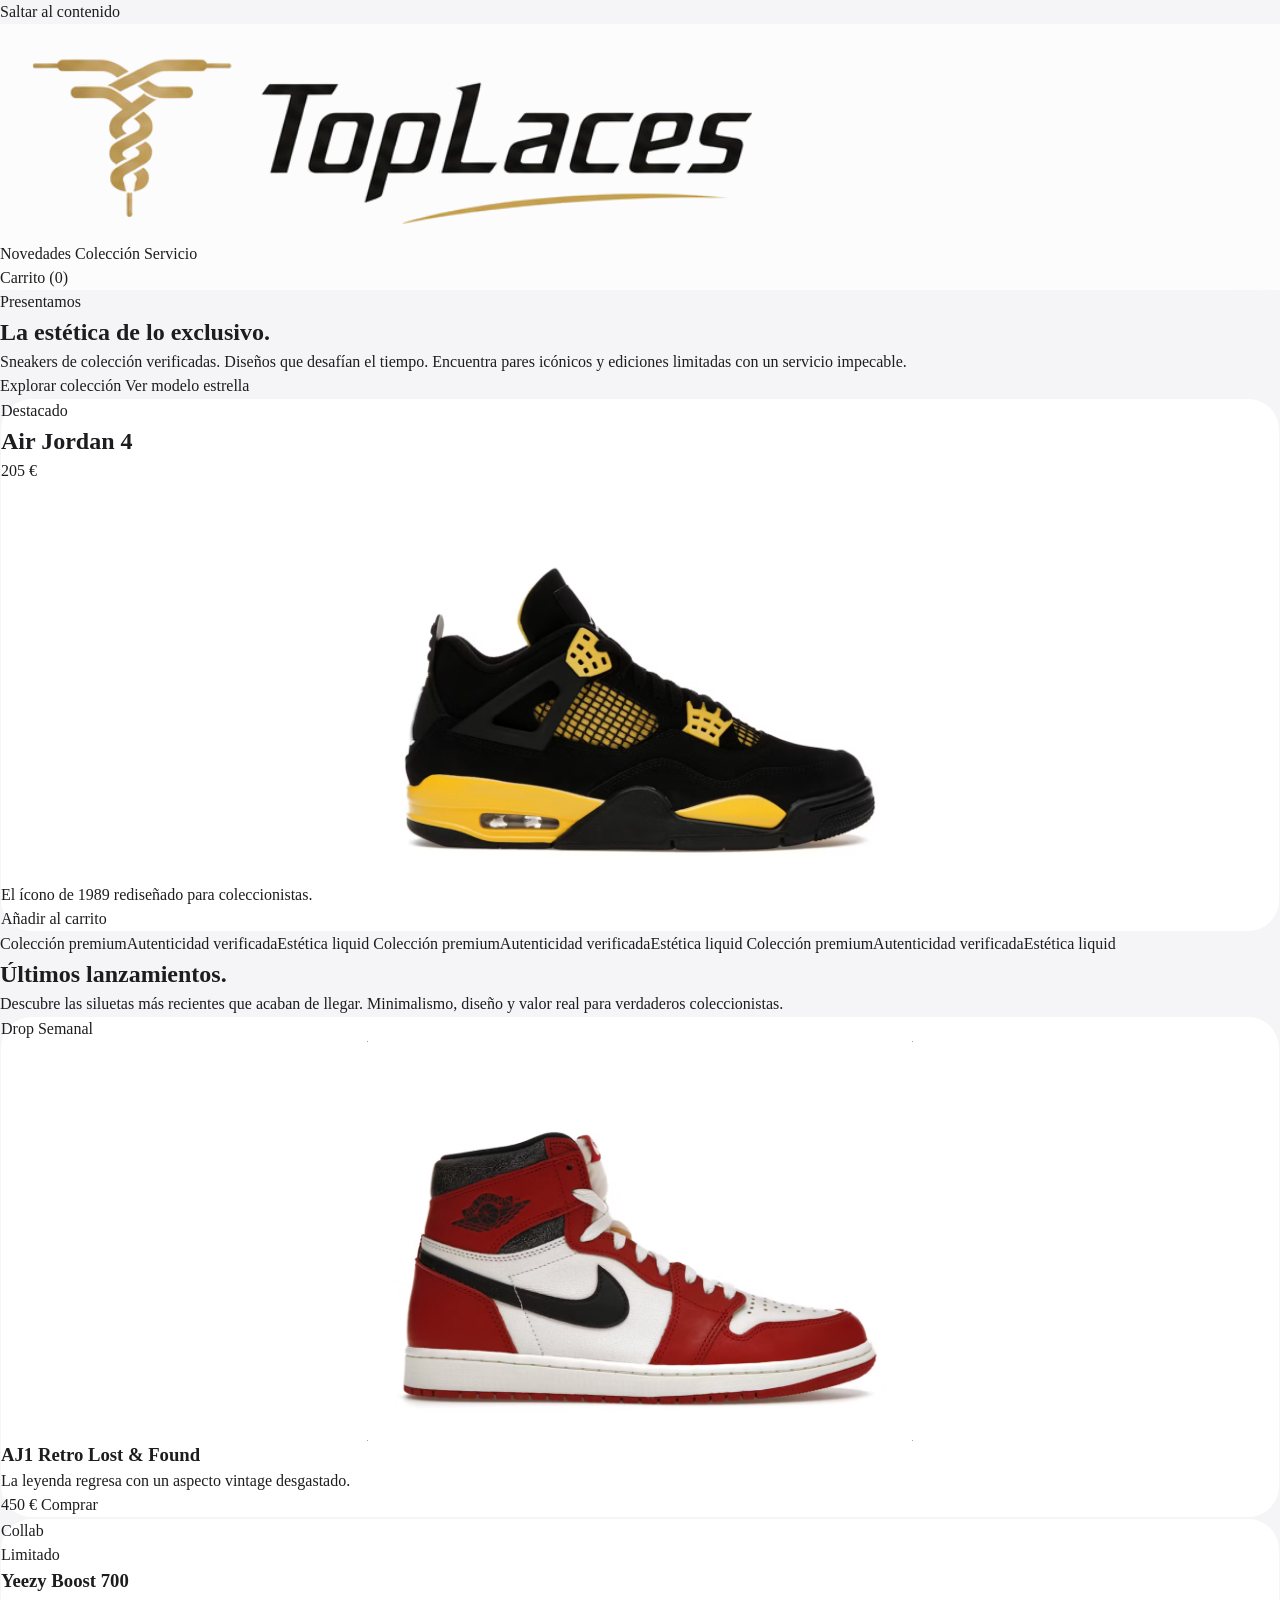
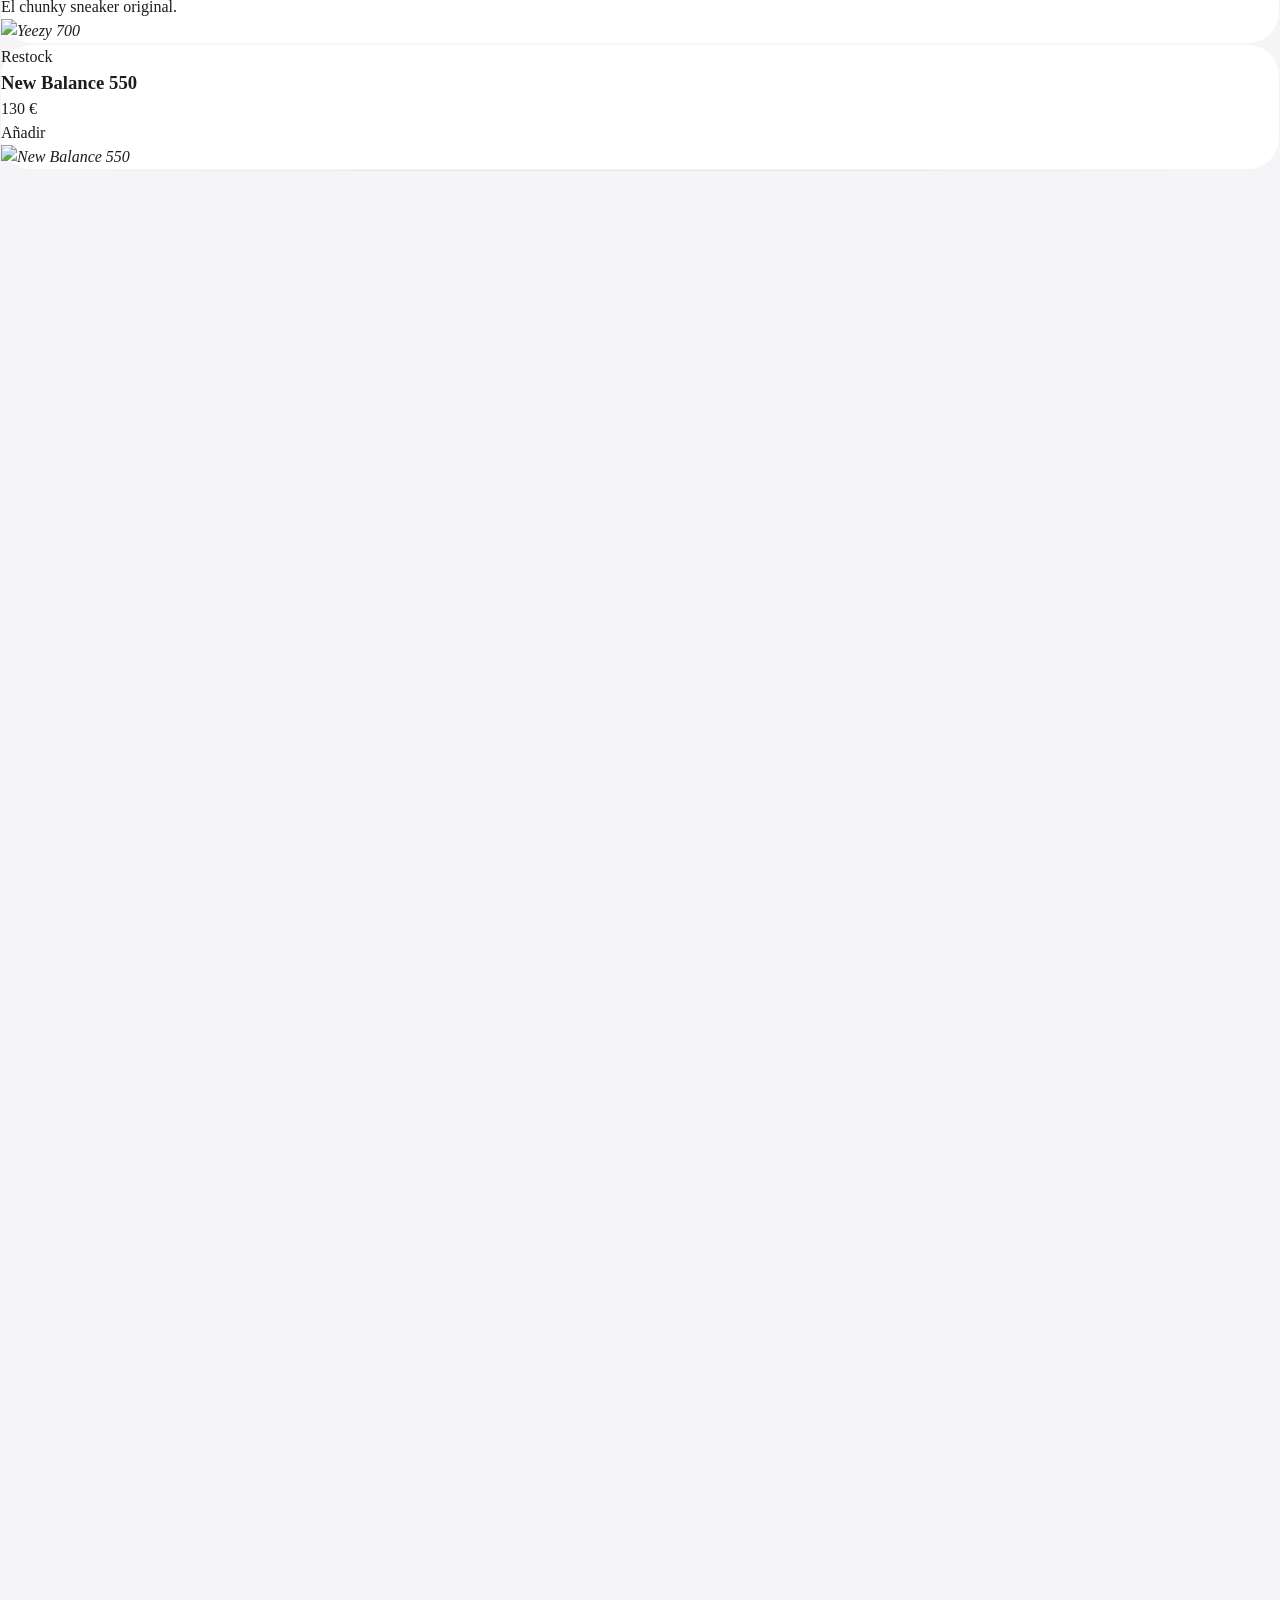
==== commit 3b6c2e55: "Retoques Finales" ====
--- a/index.html
+++ b/index.html
@@ -5,6 +5,7 @@
   <meta charset="UTF-8" />
   <meta name="viewport" content="width=device-width, initial-scale=1.0" />
   <title>Top Laces - Luxury Sneakers</title>
+  <link rel="icon" type="image/png" href="assets/img/Logo-Footer.png">
   <script src="https://cdn.tailwindcss.com"></script>
   <link rel="preconnect" href="https://fonts.googleapis.com">
   <link rel="preconnect" href="https://fonts.gstatic.com" crossorigin>
@@ -16,7 +17,9 @@
   <link rel="stylesheet" href="assets/styles/animations.css">
   <style>
     @keyframes shimmer {
-      100% { transform: translateX(100%); }
+      100% {
+        transform: translateX(100%);
+      }
     }
   </style>
   <script>
@@ -58,14 +61,7 @@
     class="fixed top-4 inset-x-0 mx-auto max-w-[85%] lg:max-w-4xl z-50 rounded-full glass border border-black/5 transition-all duration-500">
     <div class="flex items-center justify-between px-6 py-3">
       <a href="#" class="flex items-center gap-2" aria-label="Top Laces inicio">
-        <svg viewBox="0 0 64 64" class="h-8 w-8 text-dark" fill="none" xmlns="http://www.w3.org/2000/svg"
-          aria-hidden="true">
-          <rect x="7" y="7" width="50" height="50" rx="16" stroke="currentColor" stroke-width="4" />
-          <path d="M20 22H44" stroke="currentColor" stroke-width="4" stroke-linecap="round" />
-          <path d="M22 32H42" stroke="currentColor" stroke-width="4" stroke-linecap="round" />
-          <path d="M24 42H40" stroke="currentColor" stroke-width="4" stroke-linecap="round" />
-        </svg>
-        <span class="text-lg font-bold tracking-tight">Top Laces</span>
+        <img src="assets/img/Logo-Header.png" alt="Top Laces Logo" class="h-8 w-auto object-contain">
       </a>
       <nav class="hidden items-center gap-8 text-[13px] font-semibold text-dark/80 lg:flex">
         <a href="#novedades" class="transition hover:text-dark">Novedades</a>
@@ -330,32 +326,42 @@
         class="relative w-full rounded-2xl bg-dark py-5 text-base font-bold text-paper transition-all duration-300 hover:scale-[1.02] hover:shadow-luxe overflow-hidden group disabled:opacity-50 disabled:hover:scale-100 disabled:cursor-not-allowed">
         <span class="relative z-10 flex items-center justify-center gap-2">
           Proceder al pago
-          <svg width="20" height="20" viewBox="0 0 24 24" fill="none" stroke="currentColor" stroke-width="2" stroke-linecap="round" stroke-linejoin="round" class="transition-transform group-hover:translate-x-1"><line x1="5" y1="12" x2="19" y2="12"></line><polyline points="12 5 19 12 12 19"></polyline></svg>
+          <svg width="20" height="20" viewBox="0 0 24 24" fill="none" stroke="currentColor" stroke-width="2"
+            stroke-linecap="round" stroke-linejoin="round" class="transition-transform group-hover:translate-x-1">
+            <line x1="5" y1="12" x2="19" y2="12"></line>
+            <polyline points="12 5 19 12 12 19"></polyline>
+          </svg>
         </span>
-        <div class="absolute inset-0 bg-gradient-to-r from-transparent via-white/20 to-transparent translate-x-[-100%] group-hover:animate-[shimmer_1.5s_infinite]"></div>
+        <div
+          class="absolute inset-0 bg-gradient-to-r from-transparent via-white/20 to-transparent translate-x-[-100%] group-hover:animate-[shimmer_1.5s_infinite]">
+        </div>
       </button>
     </div>
   </div>
 
-  <footer class="bg-paper border-t border-black/5 pt-16 pb-8">
-    <div class="mx-auto max-w-7xl px-6 flex flex-col items-center text-center gap-6">
-      <div>
-        <svg viewBox="0 0 64 64" class="h-10 w-10 text-dark mx-auto mb-4" fill="none"
-          xmlns="http://www.w3.org/2000/svg">
-          <rect x="7" y="7" width="50" height="50" rx="16" stroke="currentColor" stroke-width="4" />
-          <path d="M20 22H44" stroke="currentColor" stroke-width="4" stroke-linecap="round" />
-          <path d="M22 32H42" stroke="currentColor" stroke-width="4" stroke-linecap="round" />
-          <path d="M24 42H40" stroke="currentColor" stroke-width="4" stroke-linecap="round" />
-        </svg>
-        <p class="text-[11px] font-bold uppercase tracking-widest text-dark">Top Laces</p>
-        <p class="mt-2 text-sm font-medium text-secondary">Diseño premium. Estética impecable.</p>
-      </div>
-      <nav class="flex flex-wrap justify-center gap-8 text-sm font-semibold text-secondary mt-4">
-        <a href="#novedades" class="hover:text-dark transition">Novedades</a>
-        <a href="#coleccion" class="hover:text-dark transition">Colección</a>
-        <a href="#experiencia" class="hover:text-dark transition">Experiencia</a>
+  <footer class="bg-dark text-paper pt-20 pb-12 overflow-hidden relative">
+    <!-- Liquid Blob for Footer -->
+    <div
+      class="absolute bottom-0 left-1/2 -translate-x-1/2 translate-y-1/2 w-[800px] h-[400px] bg-white/5 blur-[100px] rounded-full pointer-events-none">
+    </div>
+
+    <div class="mx-auto max-w-7xl px-6 flex flex-col items-center text-center gap-10 relative z-10">
+      <div class="flex flex-col items-center">
+        <img src="assets/img/Logo-Footer.png" alt="Top Laces Footer Logo"
+          class="h-24 w-auto object-contain mb-6 drop-shadow-xl">
+        <p class="text-base font-medium text-paper/70 max-w-sm">
+          Diseño premium. Estética impecable. Sneakers exclusivos para el coleccionista exigente.
+        </p>
+      </div>
+      <nav class="flex flex-wrap justify-center gap-8 text-sm font-bold text-paper/80 mt-2">
+        <a href="#novedades" class="hover:text-paper hover:underline underline-offset-4 transition-all">Novedades</a>
+        <a href="#coleccion" class="hover:text-paper hover:underline underline-offset-4 transition-all">Colección</a>
+        <a href="#experiencia"
+          class="hover:text-paper hover:underline underline-offset-4 transition-all">Experiencia</a>
       </nav>
-      <p class="mt-10 text-xs font-medium text-secondary/60">© 2026 Top Laces. Liquid Design Initiative.</p>
+      <div class="w-full max-w-md h-px bg-white/10 mt-4"></div>
+      <p class="text-xs font-medium text-paper/40 tracking-wider uppercase">© 2026 Top Laces. Todos los derechos
+        reservados.</p>
     </div>
   </footer>
 
@@ -442,7 +448,9 @@
       { name: 'Air Presto x Off-White', brand: 'Off-White', cat: 'offwhite', price: '800 €', img: 'assets/img/Air Presto. x off white.png', desc: 'Transparencia, bridas y diseño crudo.' },
       { name: 'Vapormax x Off-White', brand: 'Off-White', cat: 'offwhite', price: '400 €', img: 'assets/img/Air Vapormax x off white.png', desc: 'Cámara de aire expuesta al máximo nivel.' },
       { name: 'Blazer Mid x Off-White', brand: 'Off-White', cat: 'offwhite', price: '1.200 €', img: 'assets/img/Blazer Mid x off white.png', desc: 'La zapatilla vintage como lienzo contemporáneo.' },
-      { name: 'Chuck Taylor x Off-White', brand: 'Off-White', cat: 'offwhite', price: '1.200 €', img: 'https://images.stockx.com/images/Converse-Chuck-Taylor-All-Star-Vulcanized-Hi-Off-White.jpg?fit=fill&bg=FFFFFF&w=700&h=500&fm=webp&auto=compress&q=90', desc: 'Lona deconstruida y costuras técnicas.' },
+      {
+        name: 'Chuck Taylor x Off-White', brand: 'Off-White', cat: 'offwhite', price: '1.200 €', img: 'assets/img/convers.png', desc: 'Lona deconstruida y costuras técnicas.'
+      },
       { name: 'Zoom Fly x Off-White', brand: 'Off-White', cat: 'offwhite', price: '400 €', img: 'assets/img/Zoom Fly SP x off white.png', desc: 'Rendimiento llevado a la pasarela de moda.' },
       { name: 'AF1 Low x Off-White', brand: 'Off-White', cat: 'offwhite', price: '1.500 €', img: 'assets/img/Air Force 1 Low x off white .png', desc: 'Materiales translúcidos en una silueta eterna.' },
       { name: 'Hyperdunk x Off-White', brand: 'Off-White', cat: 'offwhite', price: '800 €', img: 'assets/img/React Hyperdunk x off white.png', desc: 'Basketball de alto rendimiento estilizado.' },
